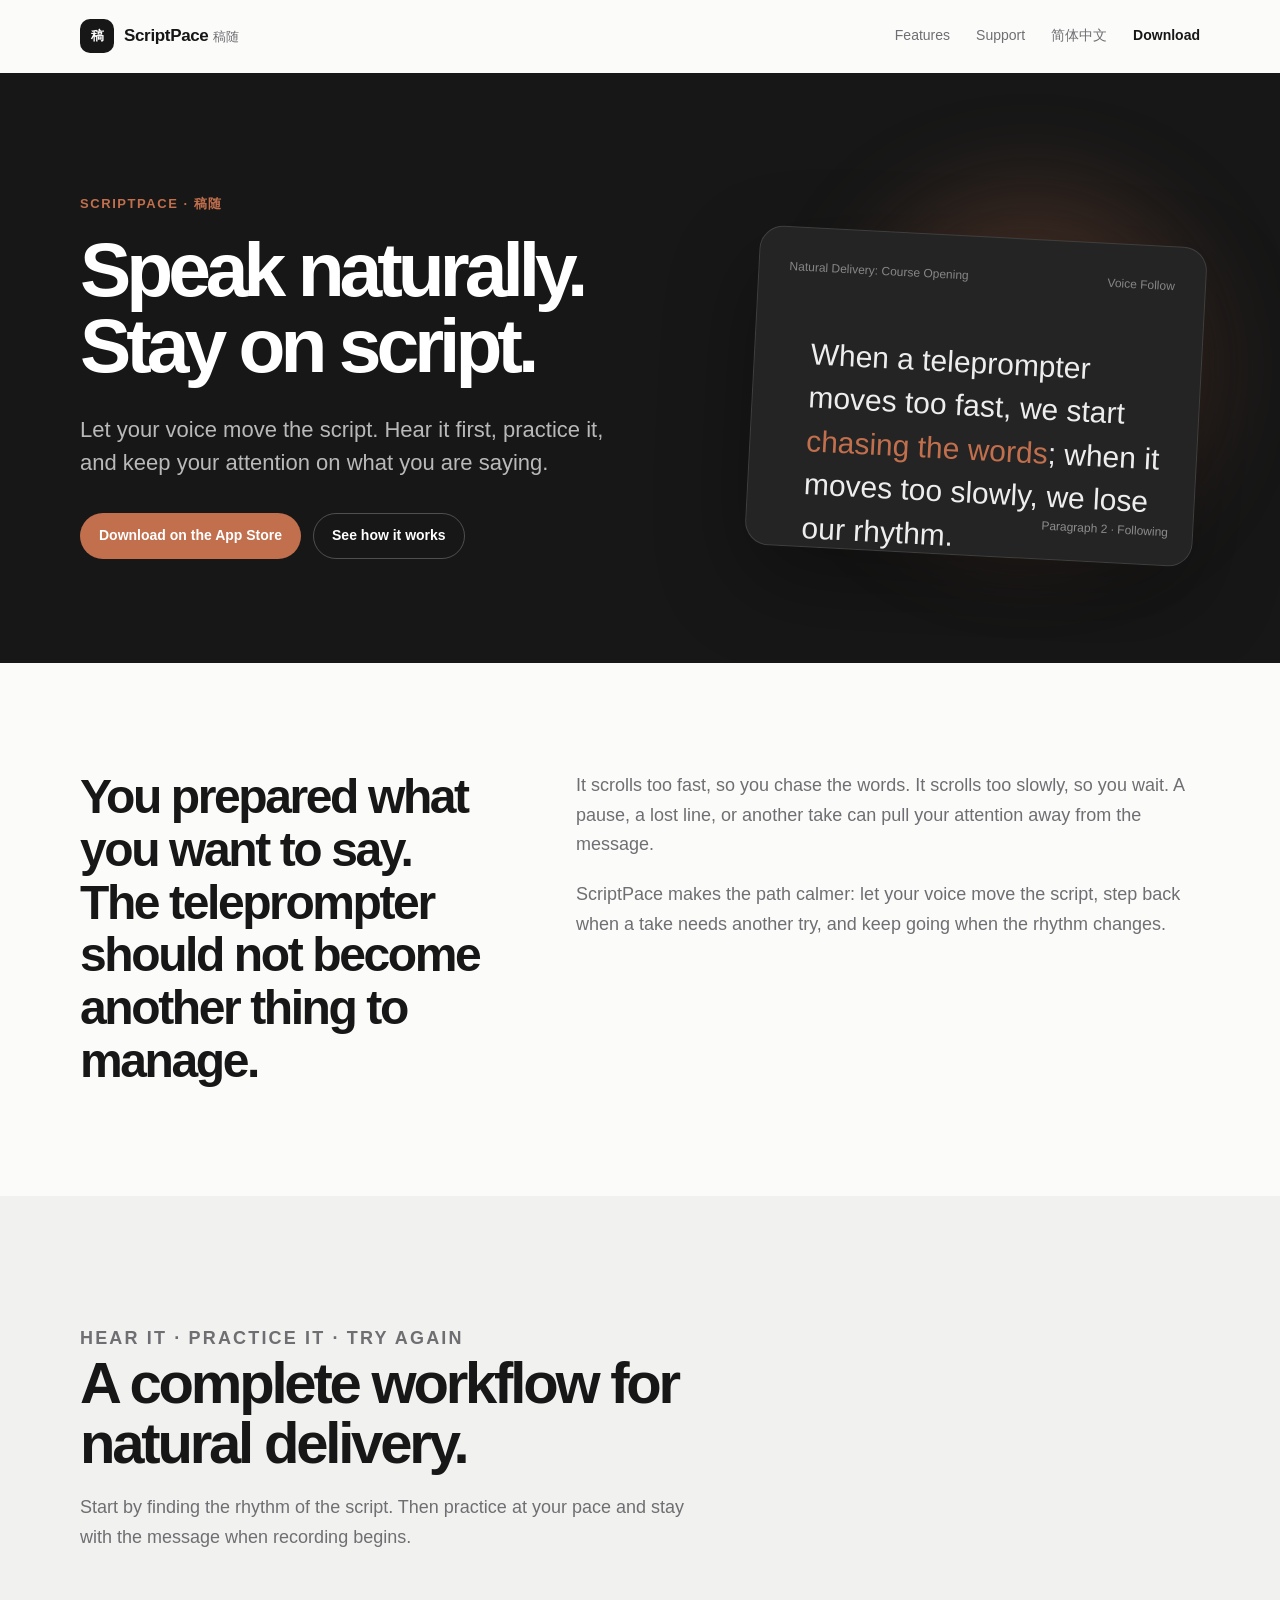
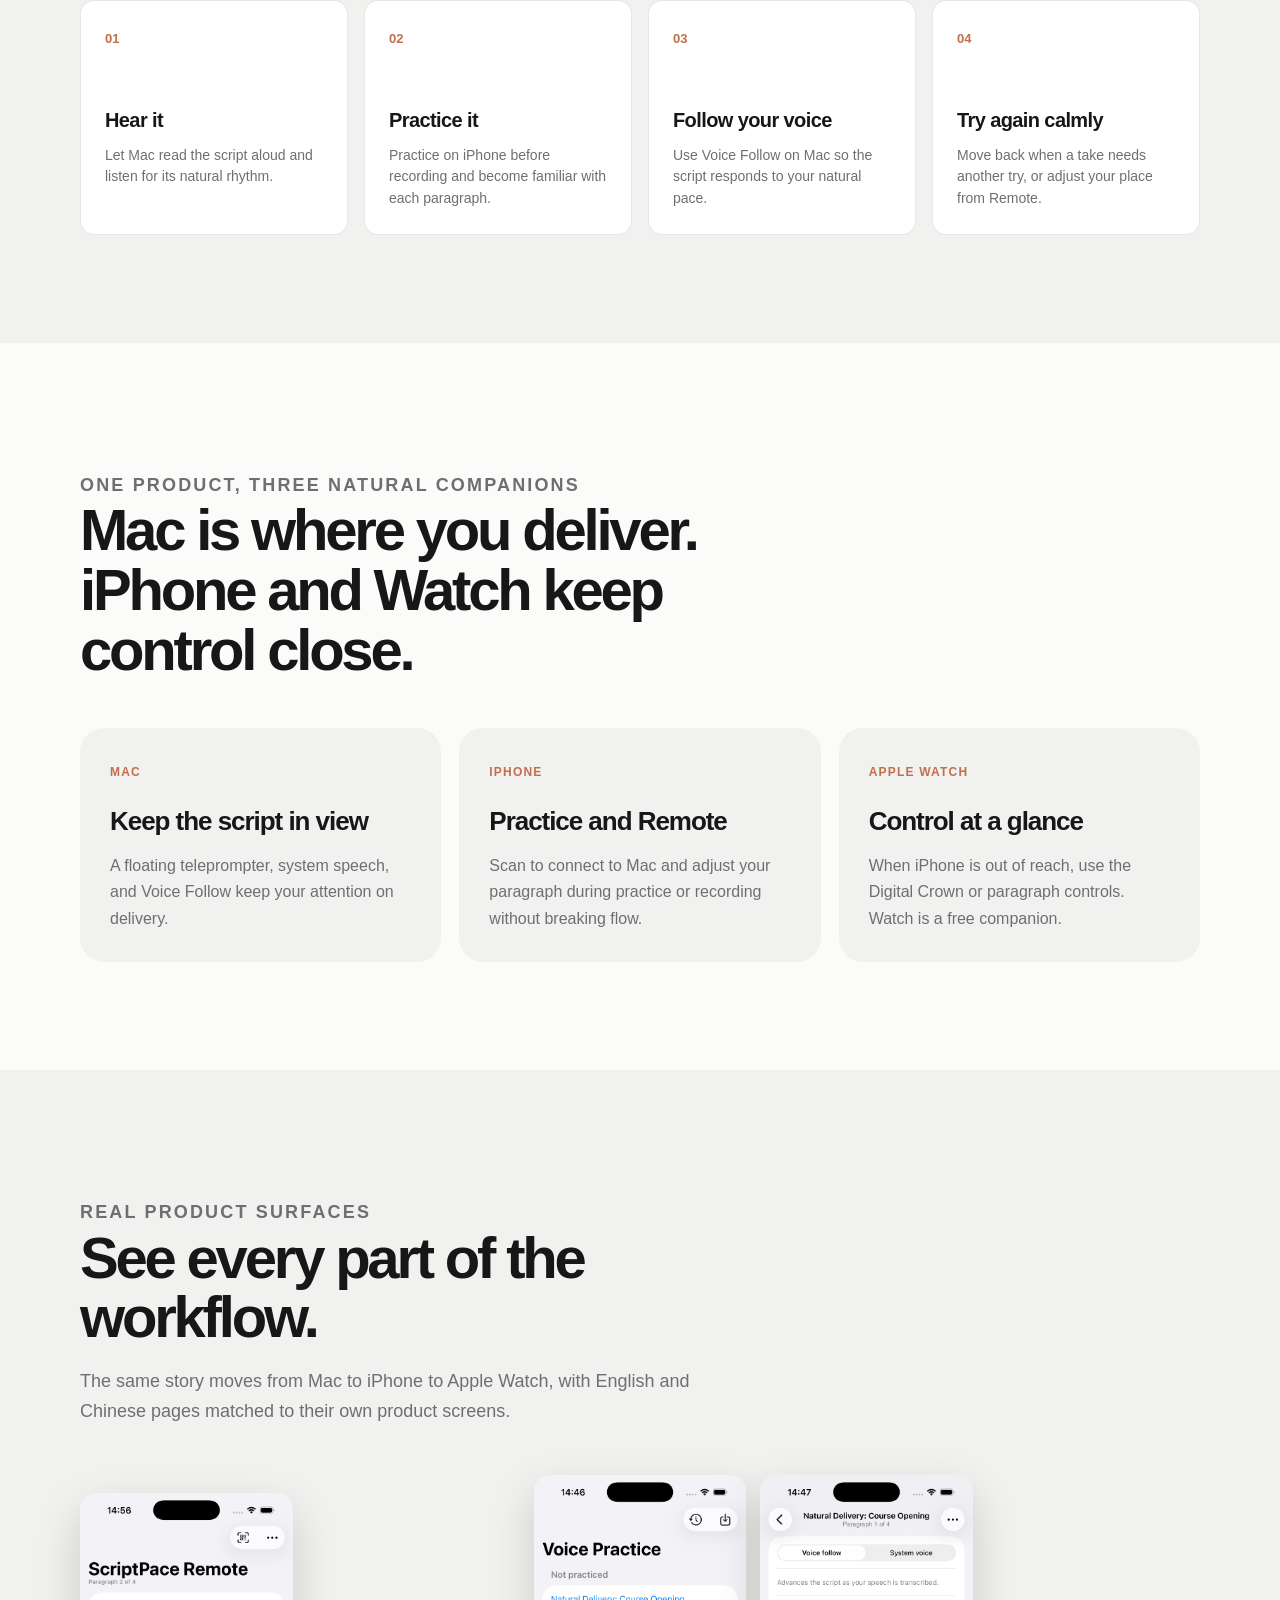
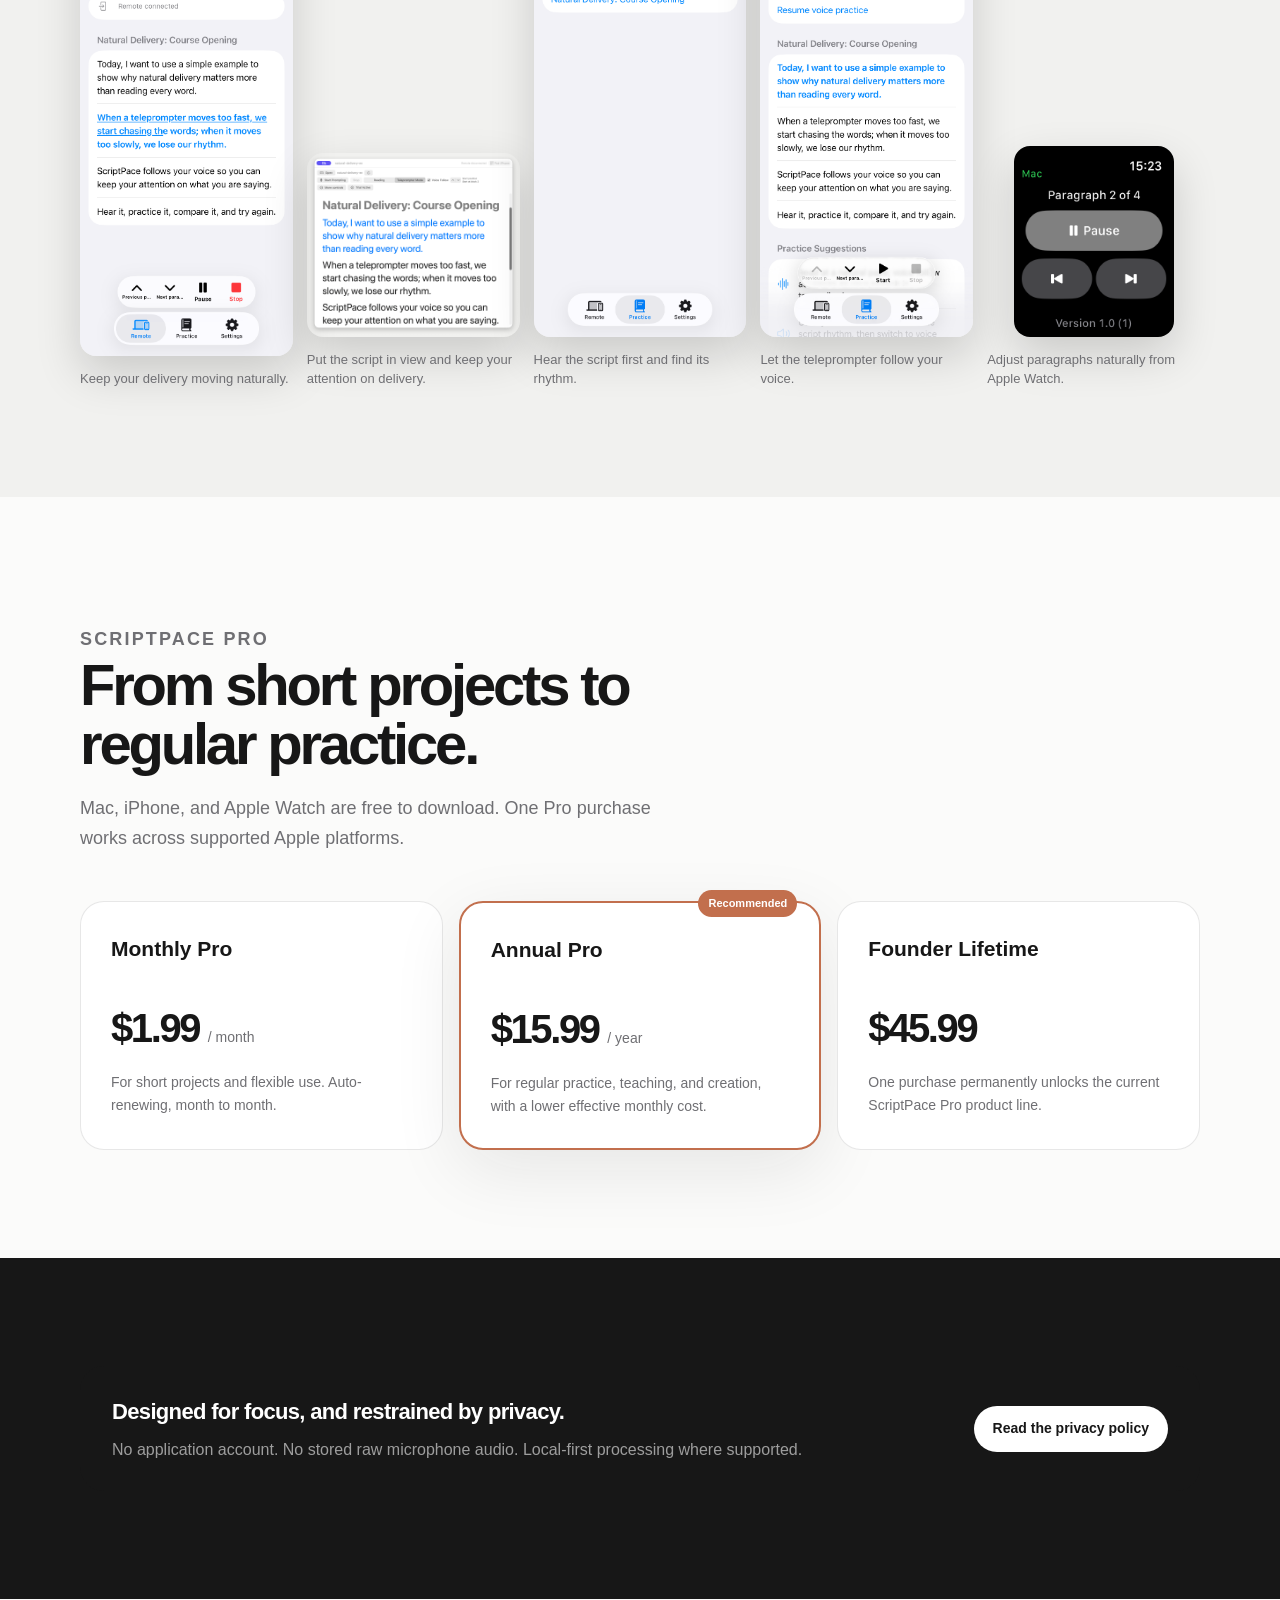
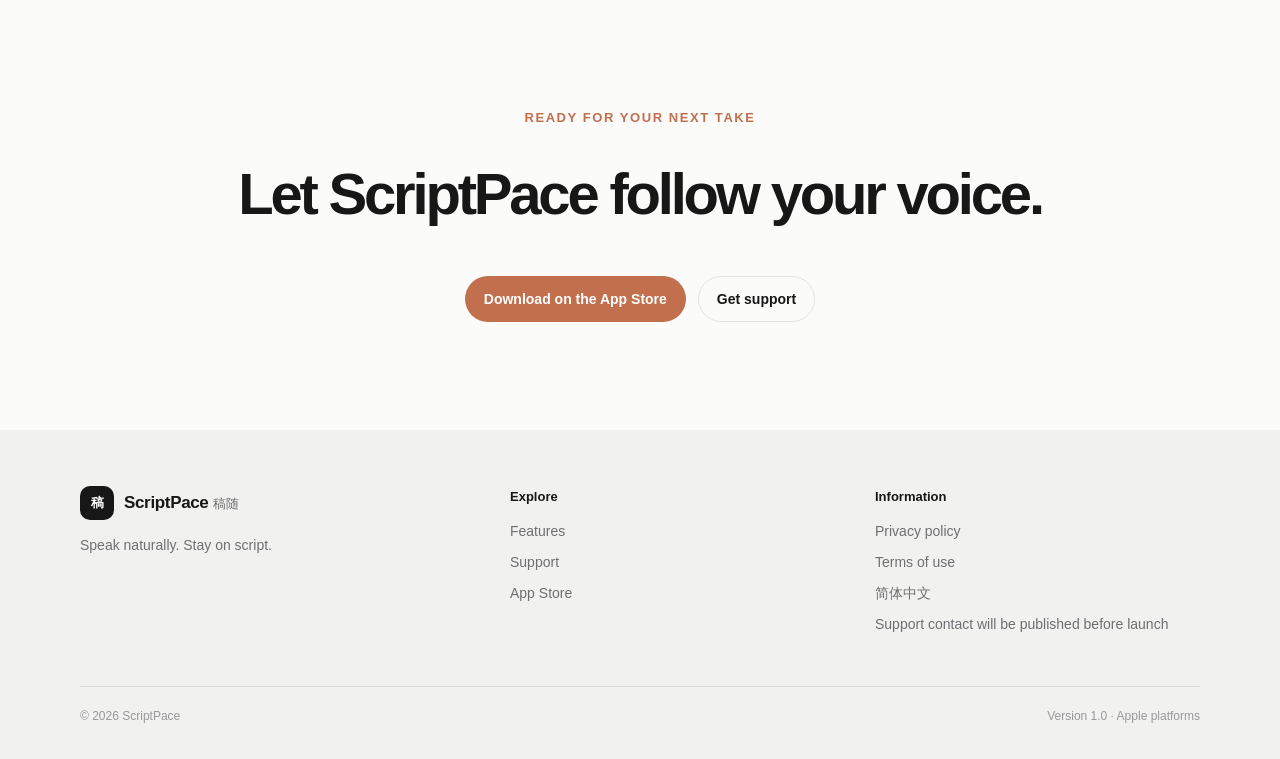
==== index.html @ 30317a83 "feat: build bilingual ScriptPace website" ====
<!doctype html>
<html lang="en">
  <head>
    <meta charset="utf-8">
    <meta name="viewport" content="width=device-width, initial-scale=1">
    <meta name="robots" content="index,follow">
    <title>稿随 · ScriptPace</title>
    <meta name="description" content="A voice-following teleprompter for natural delivery on Mac, iPhone, and Apple Watch.">
    <link rel="stylesheet" href="assets/css/site.css">
  </head>
  <body data-root-page>
    <a class="skip-link" href="#main-content">Skip to content</a>
    <main id="main-content" class="root-choice">
      <div class="brand-mark" aria-hidden="true">稿随</div>
      <p class="eyebrow">ScriptPace</p>
      <h1>Speak naturally. Stay on script.</h1>
      <p class="root-choice__lead">Choose your language to explore the product.</p>
      <div class="root-choice__actions">
        <a class="button button--primary" href="zh-hans/">简体中文</a>
        <a class="button button--secondary" href="en/">English</a>
      </div>
    </main>
    <script src="site-config.js"></script>
    <script src="assets/js/site.js"></script>
  </body>
</html>
---- assets/css/site.css ----
:root {
  --ink: #171717;
  --muted: #6f6f73;
  --soft-muted: #98989d;
  --paper: #fbfbfa;
  --surface: #f1f1ef;
  --surface-strong: #e7e7e3;
  --accent: #c26f4d;
  --accent-dark: #9a4d32;
  --line: rgba(23, 23, 23, 0.1);
  --white: #ffffff;
  --content: 1120px;
  --narrow: 760px;
  --radius: 24px;
  --radius-small: 14px;
  --shadow: 0 20px 70px rgba(23, 23, 23, 0.09);
  --font: -apple-system, BlinkMacSystemFont, "SF Pro Display", "SF Pro Text", "Helvetica Neue", Arial, sans-serif;
  --font-cjk: -apple-system, BlinkMacSystemFont, "SF Pro Display", "PingFang SC", "Hiragino Sans GB", "Microsoft YaHei", sans-serif;
}

* { box-sizing: border-box; }

html { scroll-behavior: smooth; }

body {
  margin: 0;
  color: var(--ink);
  background: var(--paper);
  font-family: var(--font-cjk);
  font-size: 16px;
  line-height: 1.65;
  text-rendering: optimizeLegibility;
}

body[data-locale="en"] { font-family: var(--font); }

a { color: inherit; }

img { display: block; max-width: 100%; }

button, a { -webkit-tap-highlight-color: transparent; }

:focus-visible {
  outline: 3px solid rgba(194, 111, 77, 0.75);
  outline-offset: 4px;
}

.skip-link {
  position: fixed;
  z-index: 20;
  top: 12px;
  left: 12px;
  padding: 10px 14px;
  color: var(--white);
  background: var(--ink);
  border-radius: 9px;
  transform: translateY(-160%);
}

.skip-link:focus { transform: translateY(0); }

.sr-only {
  position: absolute;
  width: 1px;
  height: 1px;
  padding: 0;
  margin: -1px;
  overflow: hidden;
  clip: rect(0, 0, 0, 0);
  white-space: nowrap;
  border: 0;
}

.site-header {
  position: sticky;
  z-index: 10;
  top: 0;
  background: color-mix(in srgb, var(--paper) 88%, transparent);
  border-bottom: 1px solid transparent;
  backdrop-filter: blur(18px);
}

.site-header__inner,
.site-footer__inner,
.container {
  width: min(calc(100% - 40px), var(--content));
  margin: 0 auto;
}

.site-header__inner {
  display: flex;
  align-items: center;
  justify-content: space-between;
  min-height: 72px;
}

.brand {
  display: inline-flex;
  align-items: center;
  gap: 10px;
  font-size: 17px;
  font-weight: 700;
  letter-spacing: -0.02em;
  text-decoration: none;
}

.brand__mark {
  display: grid;
  width: 34px;
  height: 34px;
  place-items: center;
  color: var(--white);
  background: var(--ink);
  border-radius: 10px;
  font-size: 13px;
  font-weight: 700;
}

.brand__english { color: var(--muted); font-size: 13px; font-weight: 500; }

.site-nav { display: flex; align-items: center; gap: 26px; }
.site-nav a, .language-link { color: var(--muted); font-size: 14px; text-decoration: none; }
.site-nav a:hover, .language-link:hover { color: var(--ink); }
.site-nav__cta { color: var(--ink) !important; font-weight: 700; }

.menu-toggle {
  display: none;
  padding: 8px;
  color: var(--ink);
  background: transparent;
  border: 0;
  border-radius: 8px;
  cursor: pointer;
}

.menu-toggle svg { width: 22px; height: 22px; }

.mobile-menu { display: none; }

.hero {
  padding: 120px 0 104px;
  overflow: hidden;
  background: var(--ink);
  color: var(--white);
}

.hero__grid {
  display: grid;
  grid-template-columns: minmax(0, 1.05fr) minmax(360px, 0.95fr);
  gap: 72px;
  align-items: center;
}

.eyebrow {
  margin: 0 0 18px;
  color: var(--accent);
  font-size: 13px;
  font-weight: 700;
  letter-spacing: 0.12em;
  text-transform: uppercase;
}

.hero h1 {
  max-width: 680px;
  margin: 0;
  font-size: clamp(46px, 6vw, 82px);
  font-weight: 650;
  letter-spacing: -0.065em;
  line-height: 0.98;
}

.hero__lead {
  max-width: 560px;
  margin: 30px 0 0;
  color: rgba(255, 255, 255, 0.7);
  font-size: clamp(18px, 2vw, 22px);
  line-height: 1.5;
}

.hero__actions { display: flex; flex-wrap: wrap; gap: 12px; margin-top: 34px; }

.button {
  display: inline-flex;
  min-height: 46px;
  align-items: center;
  justify-content: center;
  padding: 0 18px;
  border: 1px solid transparent;
  border-radius: 999px;
  font-size: 14px;
  font-weight: 700;
  text-decoration: none;
  transition: transform 180ms ease, background 180ms ease, color 180ms ease, border-color 180ms ease;
}

.button:hover { transform: translateY(-2px); }
.button--primary { color: var(--white); background: var(--accent); }
.button--primary:hover { background: var(--accent-dark); }
.button--light { color: var(--ink); background: var(--white); }
.button--light:hover { background: #f0f0ed; }
.button--secondary { color: var(--ink); background: transparent; border-color: var(--line); }
.hero .button--secondary { color: var(--white); border-color: rgba(255, 255, 255, 0.24); }
.hero .button--secondary:hover { background: rgba(255, 255, 255, 0.1); }

.hero__visual { position: relative; min-height: 360px; }
.hero__glow { position: absolute; width: 340px; height: 340px; right: 0; top: 0; background: rgba(194, 111, 77, 0.25); border-radius: 50%; filter: blur(50px); }
.hero__card { position: absolute; inset: 40px 0 0 50px; padding: 30px; background: #242424; border: 1px solid rgba(255, 255, 255, 0.12); border-radius: var(--radius); box-shadow: 0 34px 90px rgba(0, 0, 0, 0.32); transform: rotate(3deg); }
.hero__card-bar { display: flex; justify-content: space-between; margin-bottom: 54px; color: rgba(255, 255, 255, 0.45); font-size: 12px; }
.hero__script { max-width: 360px; margin-left: auto; color: rgba(255, 255, 255, 0.92); font-size: clamp(21px, 2.5vw, 30px); line-height: 1.45; }
.hero__script span { color: var(--accent); }
.hero__status { position: absolute; right: 24px; bottom: 22px; color: rgba(255, 255, 255, 0.48); font-size: 12px; }

.section { padding: 108px 0; }
.section--soft { background: var(--surface); }
.section--dark { color: var(--white); background: var(--ink); }
.section__heading { max-width: 720px; margin-bottom: 48px; }
.section__heading h2 { margin: 0; font-size: clamp(34px, 5vw, 58px); font-weight: 650; letter-spacing: -0.055em; line-height: 1.03; }
.section__heading p { max-width: 620px; margin: 20px 0 0; color: var(--muted); font-size: 18px; }
.section--dark .section__heading p { color: rgba(255, 255, 255, 0.62); }

.story { display: grid; grid-template-columns: 0.8fr 1.2fr; gap: 80px; align-items: start; }
.story__quote { margin: 0; font-size: clamp(28px, 4vw, 48px); font-weight: 600; letter-spacing: -0.05em; line-height: 1.1; }
.story__copy { color: var(--muted); font-size: 18px; }
.story__copy p { margin: 0 0 20px; }

.workflow-grid { display: grid; grid-template-columns: repeat(4, 1fr); gap: 16px; }
.workflow-card { min-height: 220px; padding: 24px; background: var(--white); border: 1px solid var(--line); border-radius: var(--radius-small); }
.workflow-card__number { color: var(--accent); font-size: 13px; font-weight: 700; }
.workflow-card h3 { margin: 52px 0 8px; font-size: 20px; letter-spacing: -0.03em; }
.workflow-card p { margin: 0; color: var(--muted); font-size: 14px; line-height: 1.55; }

.device-grid { display: grid; grid-template-columns: repeat(3, 1fr); gap: 18px; }
.device-card { padding: 30px; background: var(--surface); border-radius: var(--radius); }
.device-card__label { color: var(--accent); font-size: 12px; font-weight: 700; letter-spacing: 0.1em; text-transform: uppercase; }
.device-card h3 { margin: 16px 0 10px; font-size: 26px; letter-spacing: -0.04em; }
.device-card p { margin: 0; color: var(--muted); }

.feature-list { display: grid; gap: 110px; }
.feature-row { display: grid; grid-template-columns: 1fr 1fr; gap: 72px; align-items: center; }
.feature-row:nth-child(even) .feature-row__visual { order: -1; }
.feature-row__visual { padding: 22px; background: var(--surface); border-radius: var(--radius); box-shadow: var(--shadow); }
.feature-row__visual img { width: 100%; border-radius: 12px; }
.feature-row h2 { margin: 0 0 16px; font-size: clamp(30px, 4vw, 48px); letter-spacing: -0.05em; line-height: 1.06; }
.feature-row p { margin: 0; color: var(--muted); font-size: 17px; }
.feature-row__tag { margin-bottom: 14px; color: var(--accent); font-size: 12px; font-weight: 700; letter-spacing: 0.1em; text-transform: uppercase; }

.screenshot-grid { display: grid; grid-template-columns: repeat(5, minmax(0, 1fr)); gap: 14px; align-items: end; }
.screenshot-card { margin: 0; }
.screenshot-card img { width: 100%; border-radius: 16px; box-shadow: 0 18px 45px rgba(0, 0, 0, 0.16); }
.screenshot-card figcaption { margin-top: 14px; color: var(--muted); font-size: 13px; line-height: 1.45; }
.screenshot-card--watch img { max-width: 160px; margin: 0 auto; }

.pricing-grid { display: grid; grid-template-columns: repeat(3, 1fr); gap: 16px; }
.price-card { position: relative; padding: 30px; background: var(--white); border: 1px solid var(--line); border-radius: var(--radius); }
.price-card--featured { border: 2px solid var(--accent); box-shadow: var(--shadow); }
.price-card__badge { position: absolute; top: -13px; right: 22px; padding: 4px 10px; color: var(--white); background: var(--accent); border-radius: 999px; font-size: 11px; font-weight: 700; }
.price-card h3 { margin: 0; font-size: 21px; }
.price-card__price { margin: 28px 0 10px; font-size: 40px; font-weight: 650; letter-spacing: -0.06em; }
.price-card__price small { color: var(--muted); font-size: 14px; font-weight: 500; letter-spacing: 0; }
.price-card p { margin: 0; color: var(--muted); font-size: 14px; }

.privacy-strip { display: flex; align-items: center; justify-content: space-between; gap: 28px; padding: 28px 32px; background: var(--ink); color: var(--white); border-radius: var(--radius); }
.privacy-strip h3 { margin: 0; font-size: 22px; letter-spacing: -0.03em; }
.privacy-strip p { margin: 6px 0 0; color: rgba(255, 255, 255, 0.58); }

.page-hero { padding: 100px 0 72px; background: var(--surface); }
.page-hero h1 { max-width: 760px; margin: 0; font-size: clamp(44px, 6vw, 76px); letter-spacing: -0.065em; line-height: 1; }
.page-hero p { max-width: 650px; margin: 22px 0 0; color: var(--muted); font-size: 19px; }
.content-narrow { width: min(calc(100% - 40px), var(--narrow)); margin: 0 auto; }
.prose h2 { margin: 54px 0 14px; font-size: 30px; letter-spacing: -0.04em; line-height: 1.15; }
.prose h3 { margin: 34px 0 10px; font-size: 21px; }
.prose p { margin: 0 0 18px; color: var(--muted); }
.prose ul, .prose ol { padding-left: 1.25em; color: var(--muted); }
.prose li { margin: 8px 0; }
.prose strong { color: var(--ink); }
.prose .callout { margin: 28px 0; padding: 22px 24px; background: var(--surface); border-left: 3px solid var(--accent); border-radius: 0 var(--radius-small) var(--radius-small) 0; }
.prose .callout p { margin: 0; }

.faq-list { display: grid; gap: 12px; }
.faq-list details { padding: 22px 24px; background: var(--surface); border-radius: var(--radius-small); }
.faq-list summary { cursor: pointer; font-weight: 700; }
.faq-list p { margin: 14px 0 0; color: var(--muted); }
.support-grid { display: grid; grid-template-columns: repeat(2, 1fr); gap: 16px; }
.support-card { padding: 26px; background: var(--surface); border-radius: var(--radius-small); }
.support-card h2 { margin: 0 0 8px; font-size: 22px; }
.support-card p { margin: 0; color: var(--muted); }
.support-card ol { margin-bottom: 0; padding-left: 1.3em; color: var(--muted); }
.contact-warning { display: none; margin-top: 14px; padding: 12px 14px; color: #7e4b22; background: #fff1d9; border-radius: 10px; font-size: 13px; }
.contact-warning[hidden] { display: none; }

.site-footer { padding: 56px 0 32px; background: var(--surface); }
.site-footer__inner { display: grid; grid-template-columns: 1.2fr 1fr 1fr; gap: 40px; }
.site-footer__brand p { max-width: 280px; color: var(--muted); font-size: 14px; }
.site-footer__heading { margin: 0 0 12px; font-size: 13px; font-weight: 700; }
.site-footer__links { display: grid; gap: 8px; }
.site-footer__links a { color: var(--muted); font-size: 14px; text-decoration: none; }
.site-footer__links a:hover { color: var(--ink); }
.site-footer__bottom { display: flex; justify-content: space-between; gap: 20px; margin-top: 50px; padding-top: 20px; border-top: 1px solid var(--line); color: var(--soft-muted); font-size: 12px; }

.root-choice { display: grid; min-height: 100vh; place-content: center; justify-items: center; padding: 30px; text-align: center; }
.brand-mark { display: grid; width: 74px; height: 74px; place-items: center; color: var(--white); background: var(--ink); border-radius: 22px; font-size: 25px; font-weight: 700; }
.root-choice h1 { margin: 0; font-size: clamp(36px, 7vw, 70px); letter-spacing: -0.06em; line-height: 1; }
.root-choice__lead { color: var(--muted); }
.root-choice__actions { display: flex; gap: 12px; margin-top: 22px; }

@media (max-width: 1199px) {
  .hero__grid { gap: 40px; }
  .feature-row { gap: 44px; }
  .screenshot-grid { grid-template-columns: repeat(3, 1fr); }
}

@media (max-width: 767px) {
  .site-header__inner, .site-footer__inner, .container { width: min(calc(100% - 32px), var(--content)); }
  .site-header__inner { min-height: 62px; }
  .site-nav { display: none; }
  .menu-toggle { display: inline-flex; }
  .mobile-menu { display: grid; gap: 2px; padding: 10px 16px 18px; border-top: 1px solid var(--line); }
  .mobile-menu[hidden] { display: none; }
  .mobile-menu a { padding: 11px 0; color: var(--muted); text-decoration: none; }
  .hero { padding: 80px 0 72px; }
  .hero__grid { grid-template-columns: 1fr; }
  .hero__visual { min-height: 270px; }
  .hero__card { inset: 26px 12px 0 12px; padding: 22px; }
  .hero__script { font-size: 22px; }
  .section { padding: 76px 0; }
  .story, .feature-row { grid-template-columns: 1fr; gap: 28px; }
  .feature-row:nth-child(even) .feature-row__visual { order: 0; }
  .workflow-grid, .device-grid, .pricing-grid, .support-grid { grid-template-columns: 1fr; }
  .workflow-card { min-height: auto; }
  .workflow-card h3 { margin-top: 30px; }
  .screenshot-grid { grid-template-columns: repeat(2, minmax(0, 1fr)); gap: 20px 12px; }
  .screenshot-card--watch img { max-width: 120px; }
  .privacy-strip { align-items: flex-start; flex-direction: column; padding: 24px; }
  .page-hero { padding: 72px 0 54px; }
  .site-footer__inner { grid-template-columns: 1fr 1fr; gap: 28px 20px; }
  .site-footer__brand { grid-column: 1 / -1; }
  .site-footer__bottom { flex-direction: column; gap: 4px; margin-top: 34px; }
  .root-choice__actions { flex-direction: column; width: min(260px, 100%); }
}

@media (prefers-reduced-motion: reduce) {
  *, *::before, *::after { scroll-behavior: auto !important; transition-duration: 0.001ms !important; animation-duration: 0.001ms !important; animation-iteration-count: 1 !important; }
}
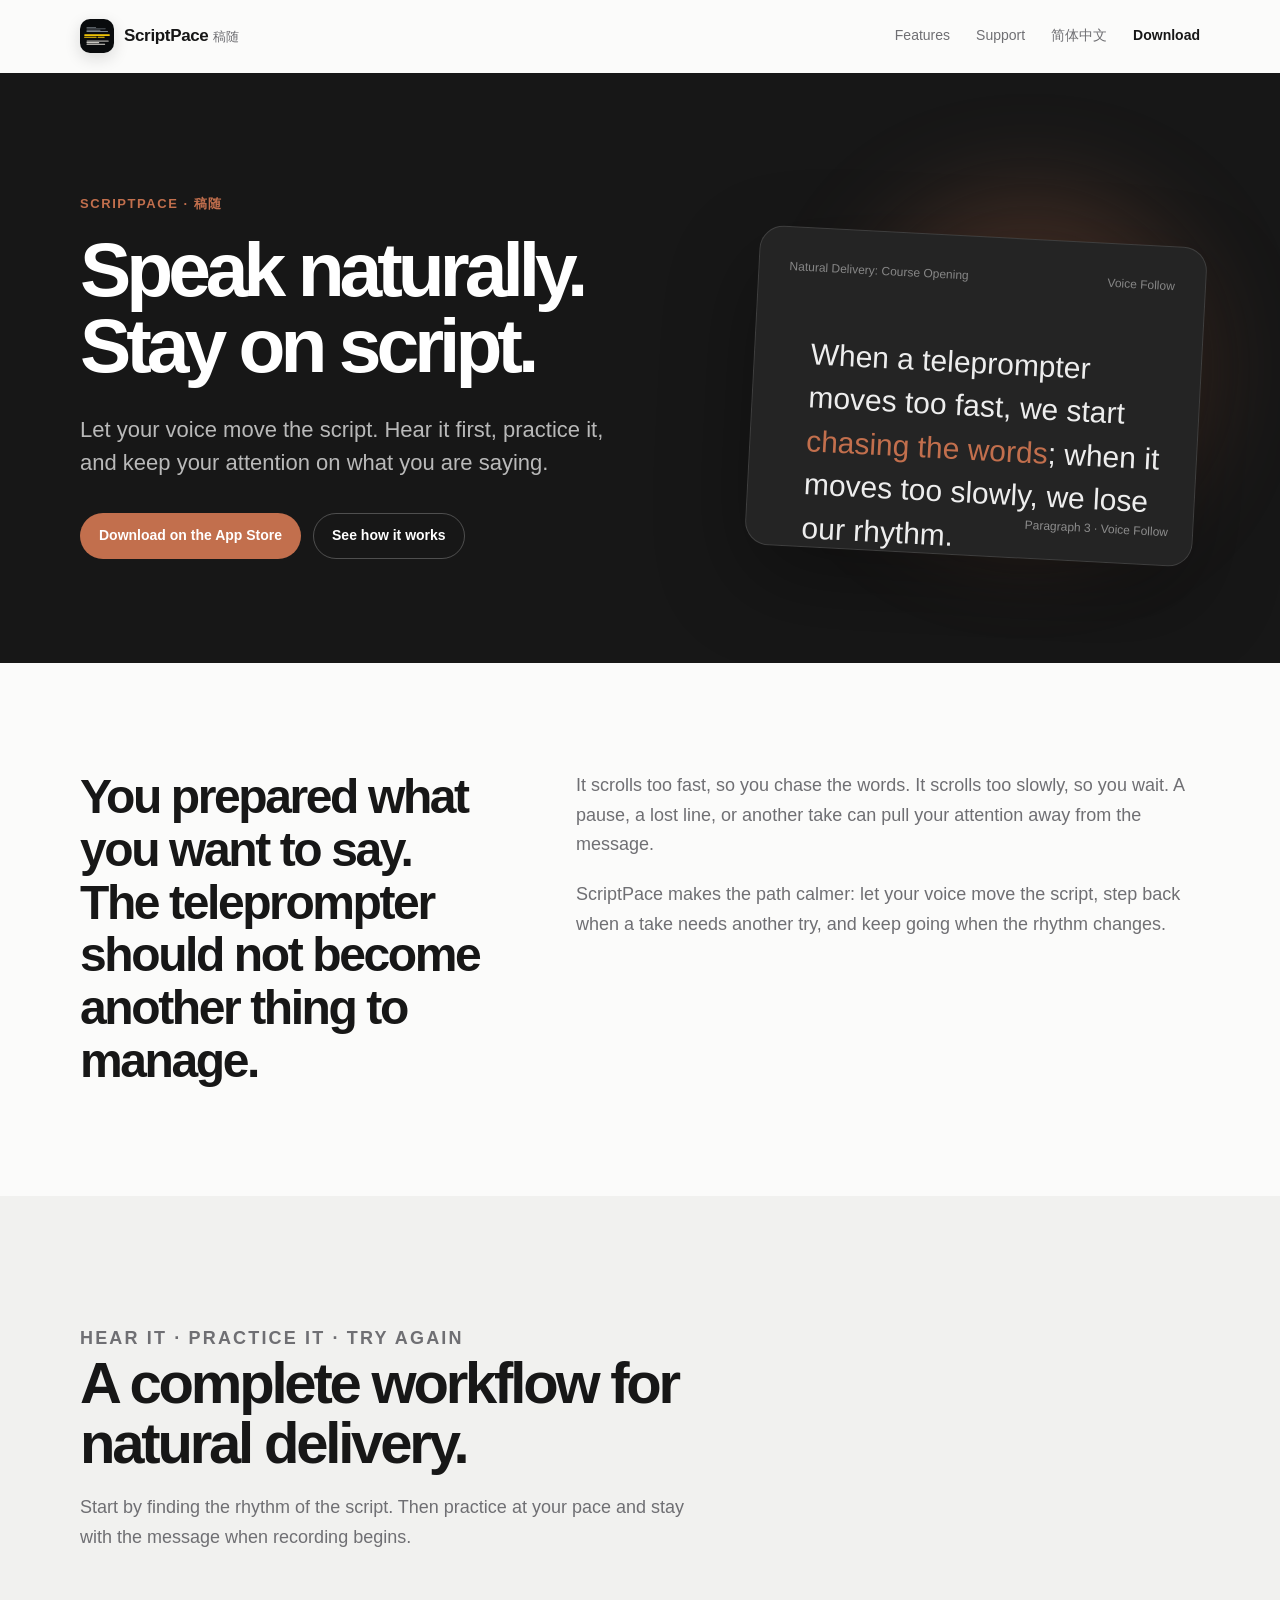
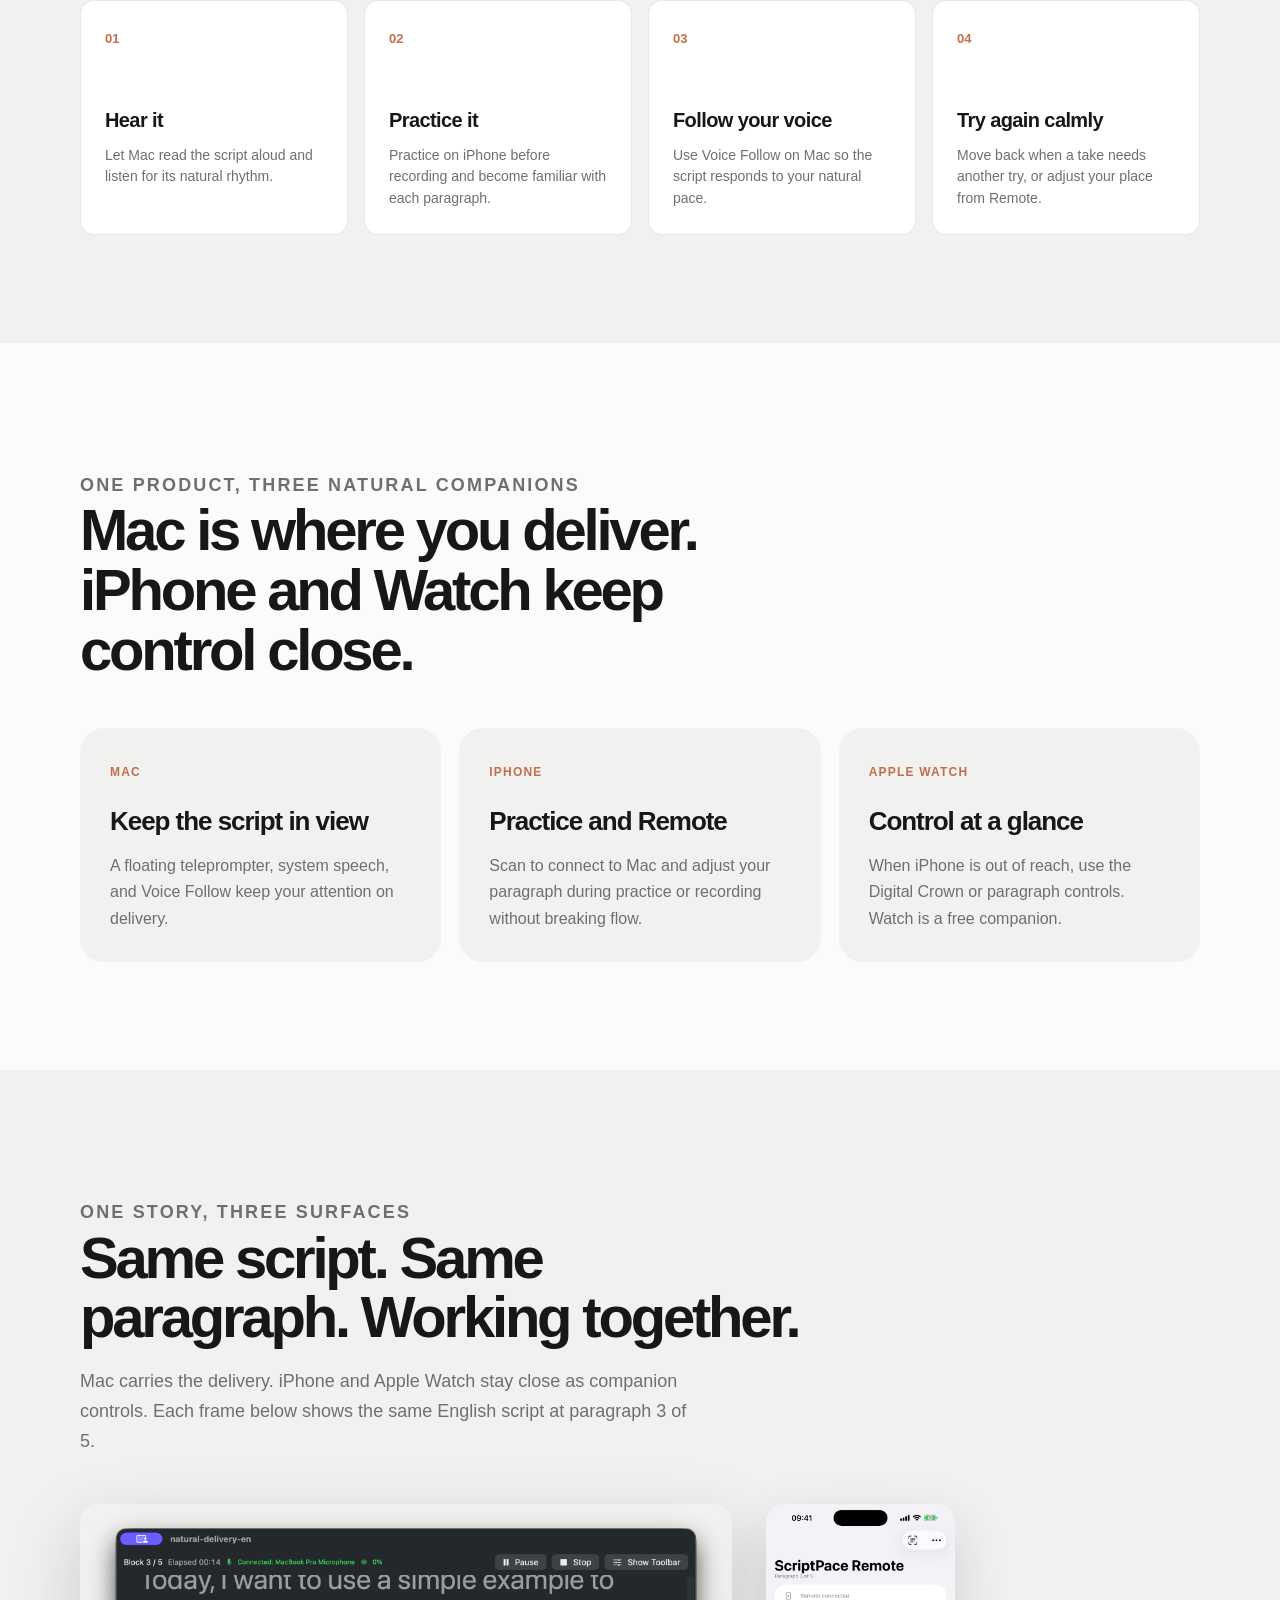
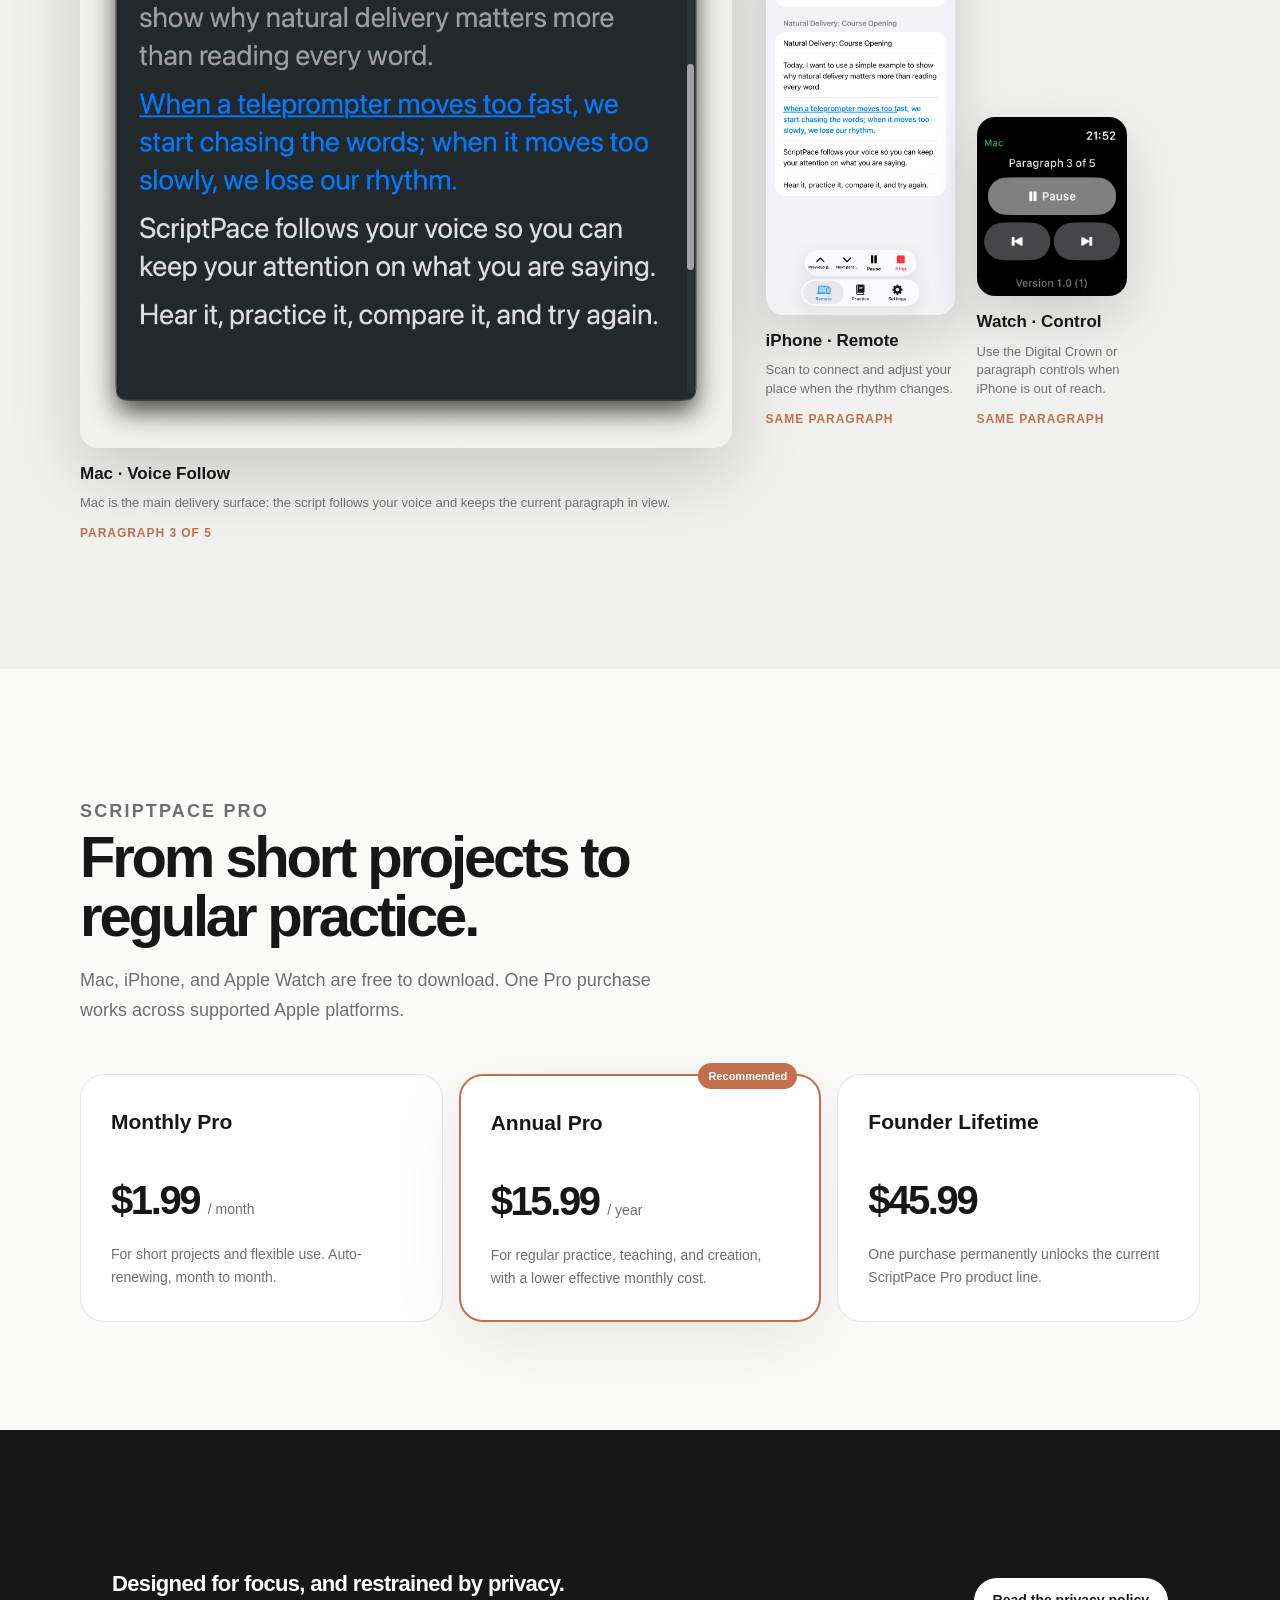
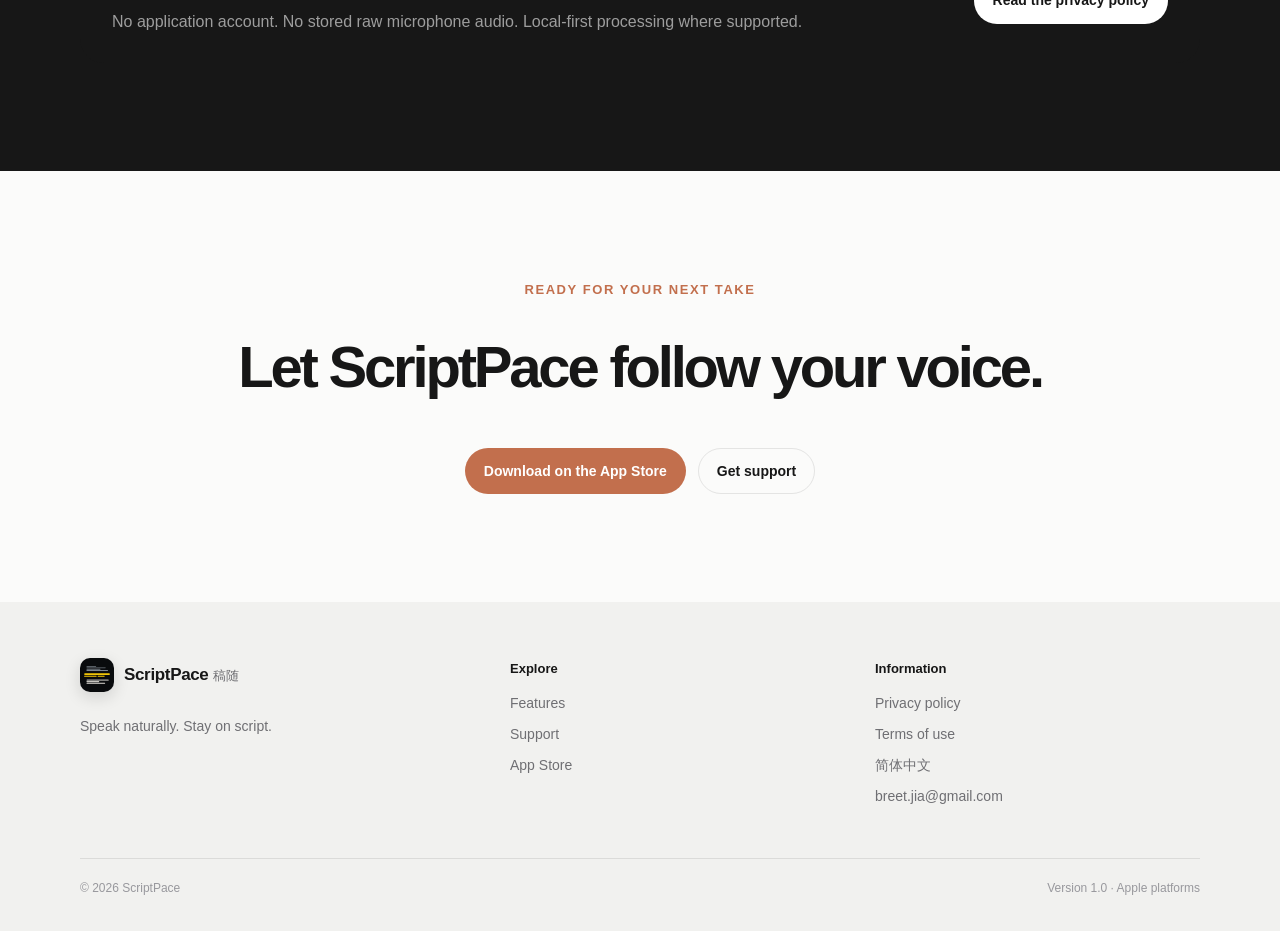
==== commit ea5fdfd4: "feat: align website screenshot story across devices" ====
--- a/index.html
+++ b/index.html
@@ -11,7 +11,7 @@
   <body data-root-page>
     <a class="skip-link" href="#main-content">Skip to content</a>
     <main id="main-content" class="root-choice">
-      <div class="brand-mark" aria-hidden="true">稿随</div>
+      <img class="root-choice__icon" src="assets/brand/scriptpace-app-icon.png" alt="稿随 app icon">
       <p class="eyebrow">ScriptPace</p>
       <h1>Speak naturally. Stay on script.</h1>
       <p class="root-choice__lead">Choose your language to explore the product.</p>
--- a/assets/css/site.css
+++ b/assets/css/site.css
@@ -104,17 +104,7 @@
   text-decoration: none;
 }
 
-.brand__mark {
-  display: grid;
-  width: 34px;
-  height: 34px;
-  place-items: center;
-  color: var(--white);
-  background: var(--ink);
-  border-radius: 10px;
-  font-size: 13px;
-  font-weight: 700;
-}
+.brand__icon { width: 34px; height: 34px; border-radius: 10px; box-shadow: 0 5px 16px rgba(23, 23, 23, 0.14); }
 
 .brand__english { color: var(--muted); font-size: 13px; font-weight: 500; }
 
@@ -250,6 +240,16 @@
 .screenshot-card figcaption { margin-top: 14px; color: var(--muted); font-size: 13px; line-height: 1.45; }
 .screenshot-card--watch img { max-width: 160px; margin: 0 auto; }
 
+.screenshot-story { display: grid; grid-template-columns: minmax(0, 1.2fr) minmax(0, 0.8fr); gap: 34px; align-items: end; }
+.screenshot-story__mac { grid-row: span 2; }
+.screenshot-story__mac img { width: 100%; border-radius: 18px; box-shadow: 0 26px 70px rgba(23, 23, 23, 0.18); }
+.screenshot-story__companion { display: grid; grid-template-columns: minmax(0, 0.72fr) minmax(150px, 0.28fr); gap: 22px; align-items: end; }
+.screenshot-story__companion img { width: 100%; border-radius: 18px; box-shadow: 0 22px 55px rgba(23, 23, 23, 0.16); }
+.screenshot-story__companion .screenshot-card--watch img { width: min(100%, 168px); margin: 0 auto; }
+.screenshot-story__caption { margin: 0 0 18px; color: var(--muted); font-size: 14px; line-height: 1.55; }
+.screenshot-story__caption strong { display: block; margin-bottom: 8px; color: var(--ink); font-size: 17px; }
+.screenshot-story__caption span { display: inline-block; margin-top: 12px; color: var(--accent); font-size: 12px; font-weight: 700; letter-spacing: 0.08em; text-transform: uppercase; }
+
 .pricing-grid { display: grid; grid-template-columns: repeat(3, 1fr); gap: 16px; }
 .price-card { position: relative; padding: 30px; background: var(--white); border: 1px solid var(--line); border-radius: var(--radius); }
 .price-card--featured { border: 2px solid var(--accent); box-shadow: var(--shadow); }
@@ -298,7 +298,7 @@
 .site-footer__bottom { display: flex; justify-content: space-between; gap: 20px; margin-top: 50px; padding-top: 20px; border-top: 1px solid var(--line); color: var(--soft-muted); font-size: 12px; }
 
 .root-choice { display: grid; min-height: 100vh; place-content: center; justify-items: center; padding: 30px; text-align: center; }
-.brand-mark { display: grid; width: 74px; height: 74px; place-items: center; color: var(--white); background: var(--ink); border-radius: 22px; font-size: 25px; font-weight: 700; }
+.root-choice__icon { width: 82px; height: 82px; border-radius: 23px; box-shadow: 0 18px 44px rgba(23, 23, 23, 0.18); }
 .root-choice h1 { margin: 0; font-size: clamp(36px, 7vw, 70px); letter-spacing: -0.06em; line-height: 1; }
 .root-choice__lead { color: var(--muted); }
 .root-choice__actions { display: flex; gap: 12px; margin-top: 22px; }
@@ -307,6 +307,8 @@
   .hero__grid { gap: 40px; }
   .feature-row { gap: 44px; }
   .screenshot-grid { grid-template-columns: repeat(3, 1fr); }
+  .screenshot-story { grid-template-columns: 1fr; gap: 28px; }
+  .screenshot-story__mac { grid-row: auto; }
 }
 
 @media (max-width: 767px) {
@@ -330,6 +332,8 @@
   .workflow-card h3 { margin-top: 30px; }
   .screenshot-grid { grid-template-columns: repeat(2, minmax(0, 1fr)); gap: 20px 12px; }
   .screenshot-card--watch img { max-width: 120px; }
+  .screenshot-story__companion { grid-template-columns: minmax(0, 0.7fr) minmax(112px, 0.3fr); gap: 12px; }
+  .screenshot-story__companion .screenshot-card--watch img { width: min(100%, 120px); }
   .privacy-strip { align-items: flex-start; flex-direction: column; padding: 24px; }
   .page-hero { padding: 72px 0 54px; }
   .site-footer__inner { grid-template-columns: 1fr 1fr; gap: 28px 20px; }
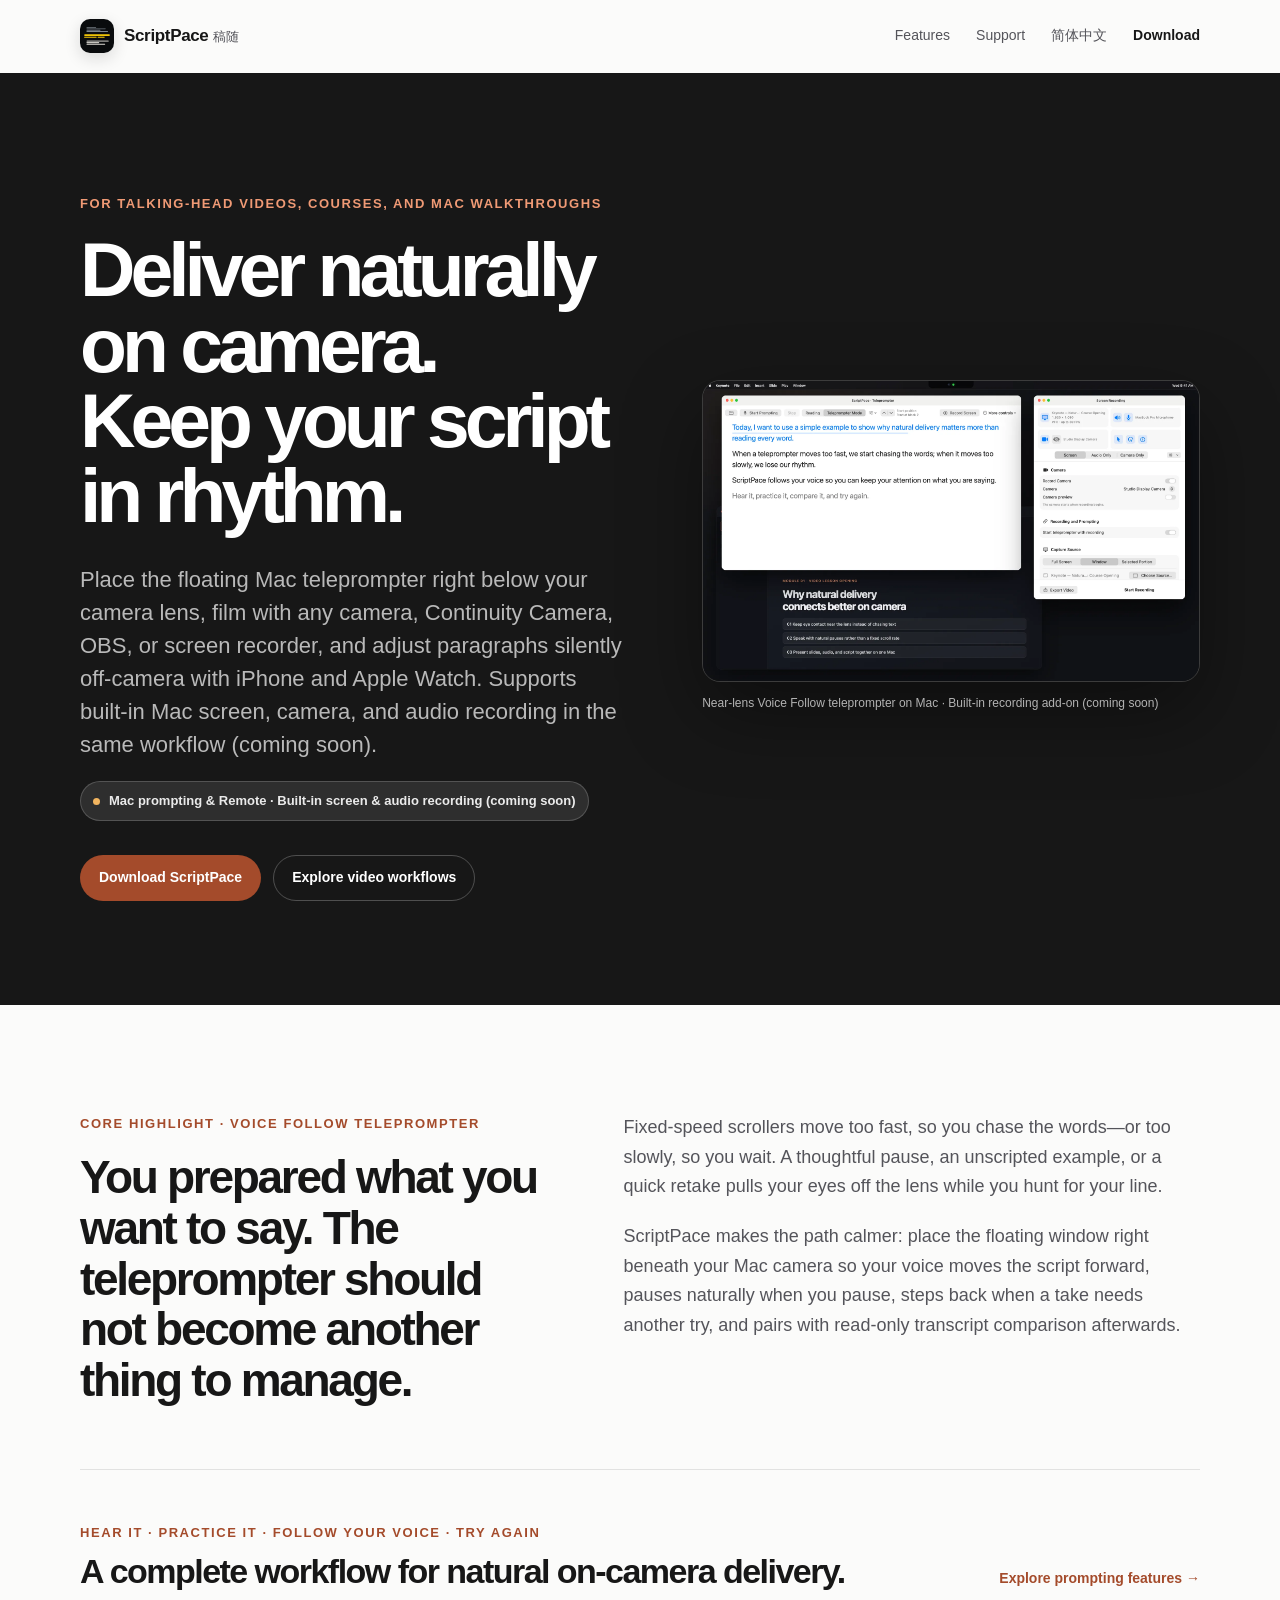
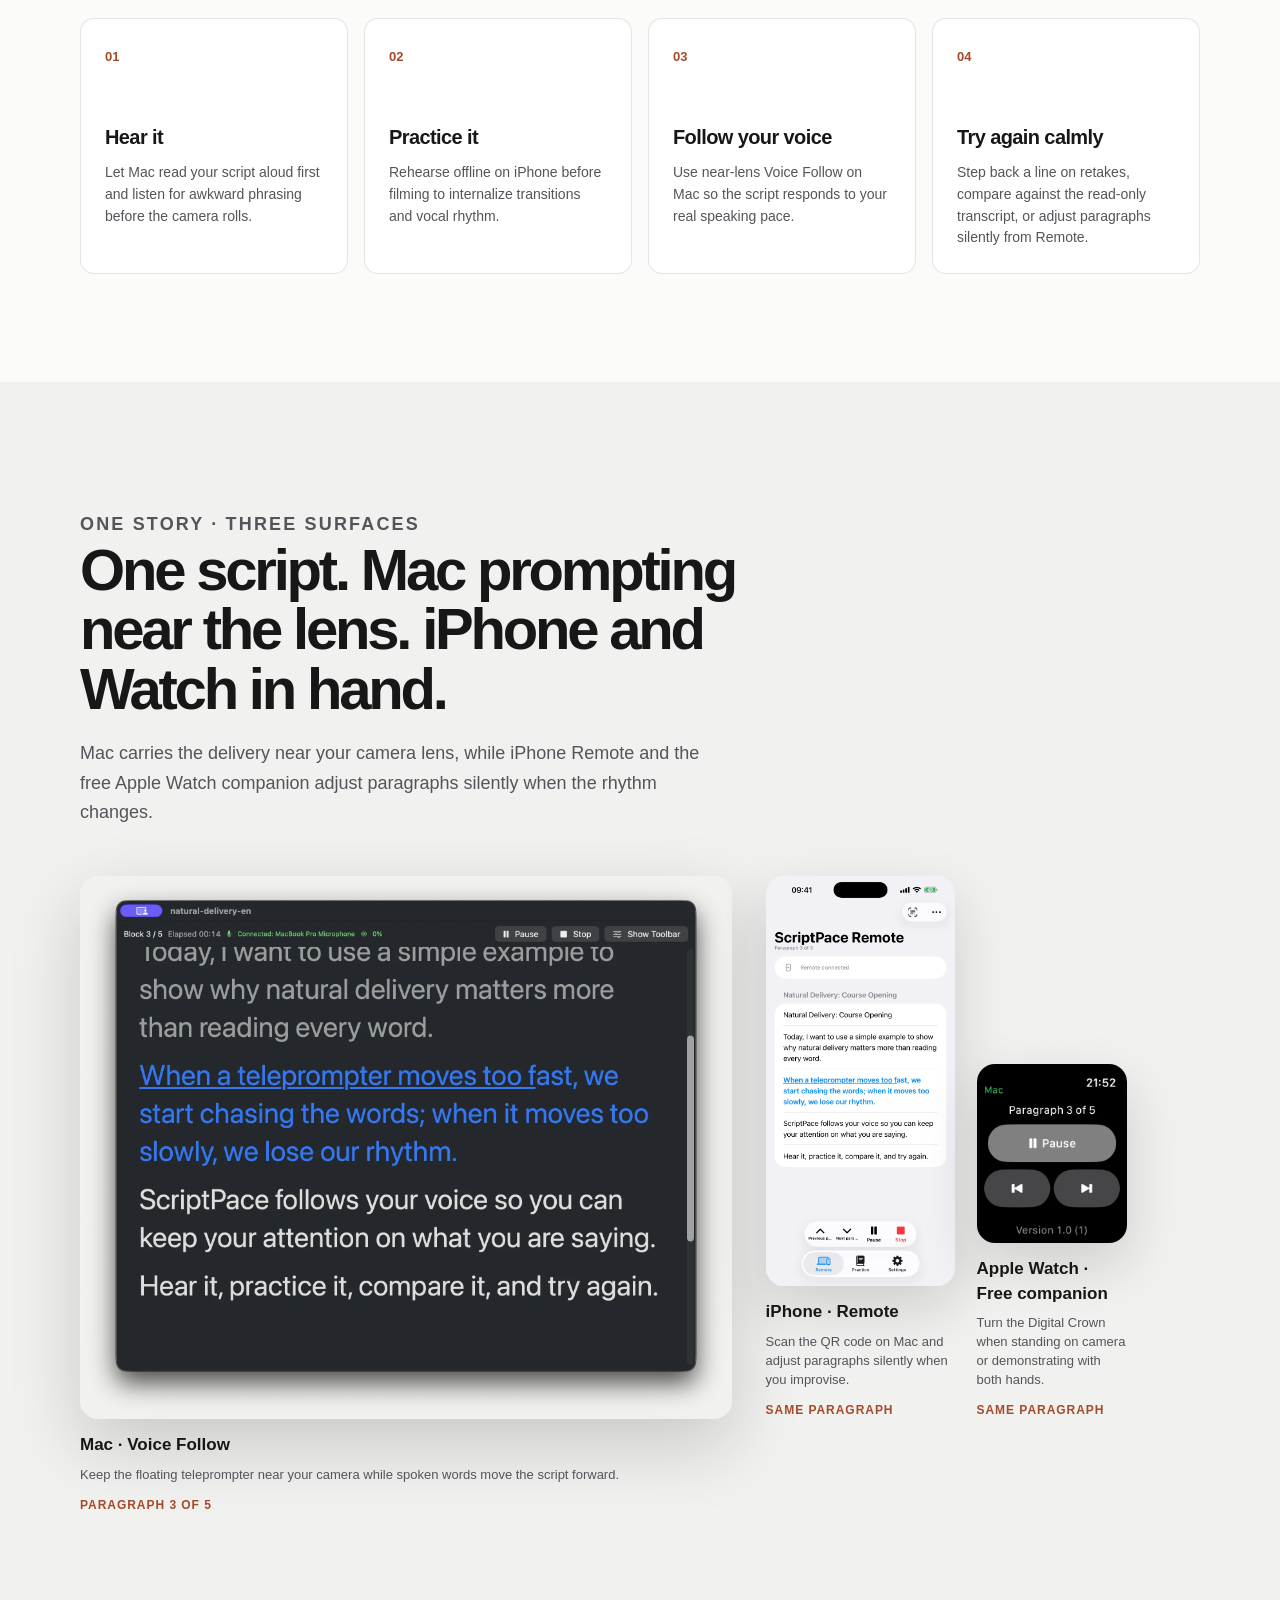
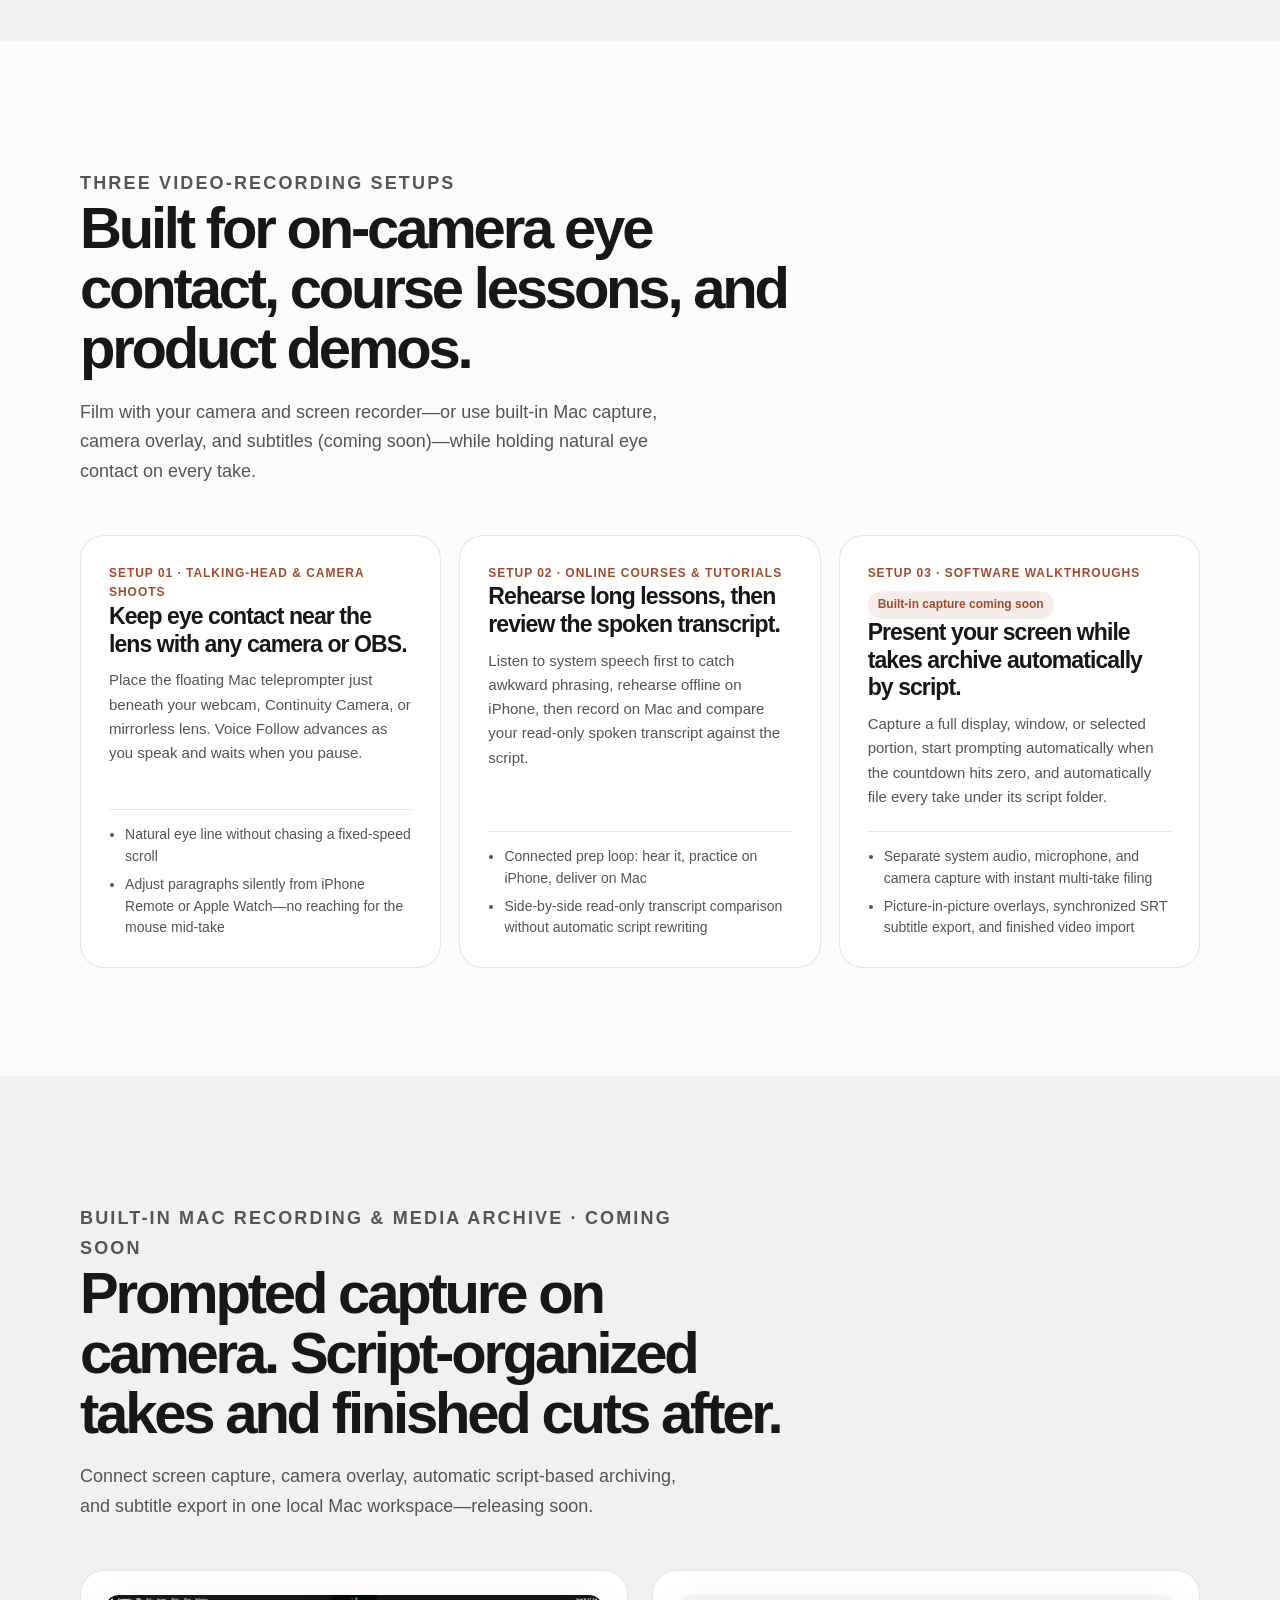
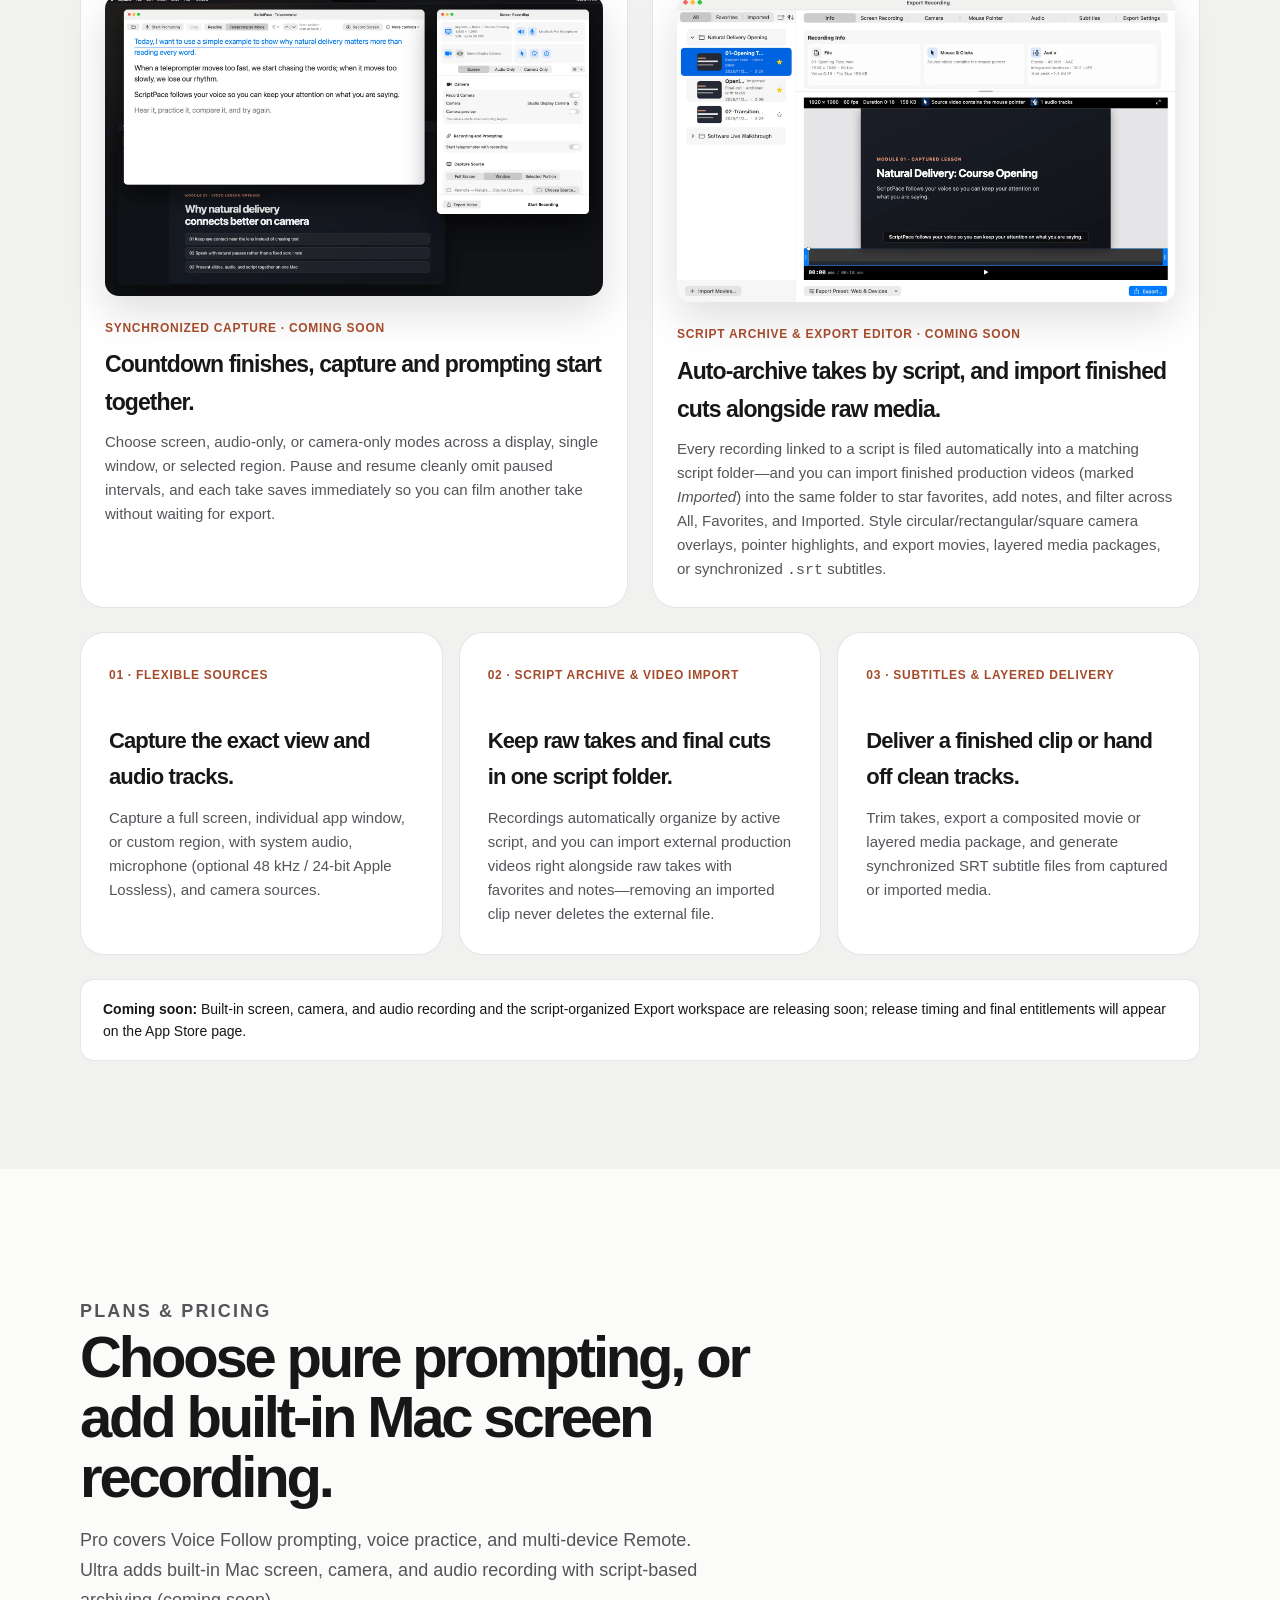
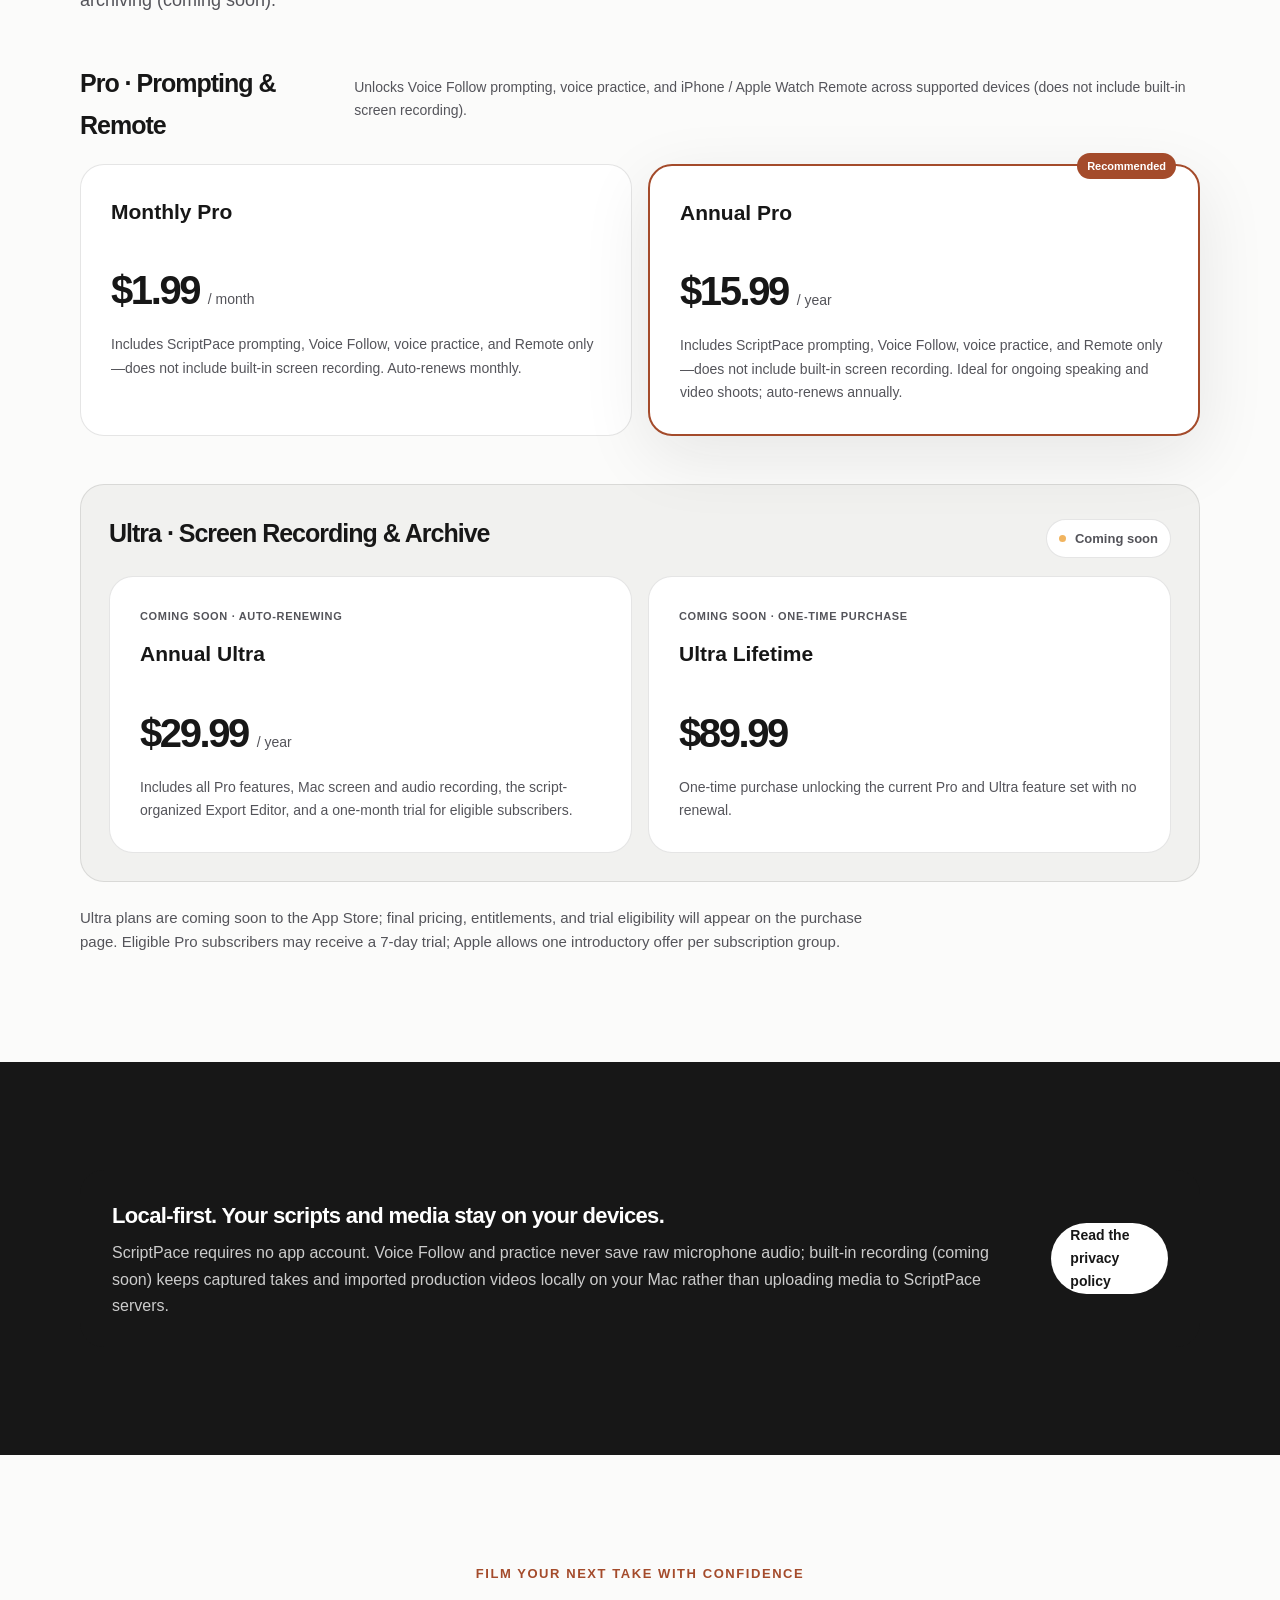
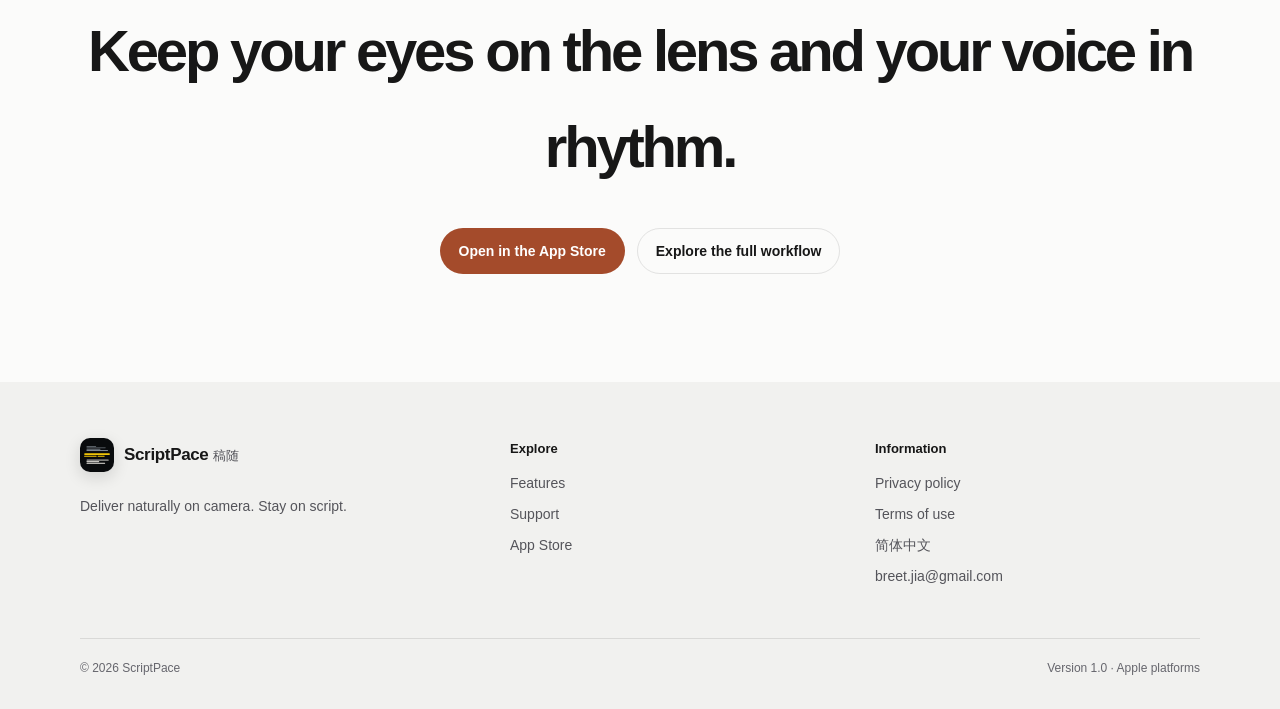
==== commit 375b265b: "feat: refactor bilingual site for video workflows, SEO, and teleprompter story - Add canonical, href" ====
--- a/index.html
+++ b/index.html
@@ -4,21 +4,49 @@
     <meta charset="utf-8">
     <meta name="viewport" content="width=device-width, initial-scale=1">
     <meta name="robots" content="index,follow">
-    <title>稿随 · ScriptPace</title>
-    <meta name="description" content="A voice-following teleprompter for natural delivery on Mac, iPhone, and Apple Watch.">
+    <title>ScriptPace · 稿随 — Voice-Following Mac Teleprompter for Video &amp; Course Recording</title>
+    <meta name="description" content="ScriptPace (稿随) is a local-first voice-following teleprompter for Mac, iPhone, and Apple Watch—built for talking-head videos, online courses, and Mac walkthroughs.">
+    <link rel="canonical" href="https://scriptpace.github.io/">
+    <link rel="alternate" hreflang="zh-Hans" href="https://scriptpace.github.io/zh-hans/">
+    <link rel="alternate" hreflang="en" href="https://scriptpace.github.io/en/">
+    <link rel="alternate" hreflang="x-default" href="https://scriptpace.github.io/">
+    <meta property="og:title" content="ScriptPace · 稿随 — Voice-Following Mac Teleprompter">
+    <meta property="og:description" content="Deliver naturally on camera with a voice-following Mac teleprompter, iPhone &amp; Apple Watch Remote, and upcoming Mac screen recording.">
+    <meta property="og:type" content="website">
+    <meta property="og:url" content="https://scriptpace.github.io/">
+    <meta property="og:site_name" content="ScriptPace · 稿随">
+    <meta property="og:locale" content="en_US">
+    <meta property="og:locale:alternate" content="zh_CN">
+    <meta property="og:image" content="https://scriptpace.github.io/assets/og/en/social-card.png">
+    <meta property="og:image:width" content="1200">
+    <meta property="og:image:height" content="630">
+    <meta property="og:image:alt" content="ScriptPace Mac voice-following teleprompter and screen recording workflow preview">
+    <meta name="twitter:card" content="summary_large_image">
+    <meta name="twitter:title" content="ScriptPace · 稿随 — Voice-Following Mac Teleprompter">
+    <meta name="twitter:description" content="Deliver naturally on camera with Voice Follow on Mac, iPhone &amp; Watch Remote, and upcoming Mac screen recording.">
+    <meta name="twitter:image" content="https://scriptpace.github.io/assets/og/en/social-card.png">
     <link rel="stylesheet" href="assets/css/site.css">
+    <link rel="icon" type="image/png" href="assets/brand/scriptpace-app-icon.png">
   </head>
   <body data-root-page>
     <a class="skip-link" href="#main-content">Skip to content</a>
     <main id="main-content" class="root-choice">
-      <img class="root-choice__icon" src="assets/brand/scriptpace-app-icon.png" alt="稿随 app icon">
-      <p class="eyebrow">ScriptPace</p>
-      <h1>Speak naturally. Stay on script.</h1>
-      <p class="root-choice__lead">Choose your language to explore the product.</p>
+      <img class="root-choice__icon" src="assets/brand/scriptpace-app-icon.png" alt="ScriptPace · 稿随 app icon" width="82" height="82">
+      <p class="eyebrow">ScriptPace · 稿随</p>
+      <h1>Deliver naturally on camera.<br>直视镜头，自然表达。</h1>
+      <p class="root-choice__lead">A voice-following Mac teleprompter with iPhone practice &amp; Apple Watch Remote for video creators, educators, and software walkthroughs. Built-in Mac screen &amp; audio recording is coming soon.<br><span lang="zh-Hans">面向口播拍摄、在线录课与软件演示的 Mac 语音跟随提词工作流；内置屏幕与音频录制即将发布。</span></p>
       <div class="root-choice__actions">
-        <a class="button button--primary" href="zh-hans/">简体中文</a>
-        <a class="button button--secondary" href="en/">English</a>
+        <a class="button button--primary" href="zh-hans/" lang="zh-Hans">简体中文官网</a>
+        <a class="button button--secondary" href="en/">Explore in English</a>
       </div>
+      <nav class="root-links" aria-label="Localized site sections">
+        <a href="zh-hans/features.html" lang="zh-Hans">中文功能介绍</a>
+        <a href="zh-hans/support.html" lang="zh-Hans">中文使用支持</a>
+        <a href="zh-hans/privacy.html" lang="zh-Hans">隐私政策</a>
+        <a href="en/features.html">Features</a>
+        <a href="en/support.html">Support</a>
+        <a href="en/privacy.html">Privacy Policy</a>
+      </nav>
     </main>
     <script src="site-config.js"></script>
     <script src="assets/js/site.js"></script>
--- a/assets/css/site.css
+++ b/assets/css/site.css
@@ -1,13 +1,14 @@
 :root {
   --ink: #171717;
-  --muted: #6f6f73;
-  --soft-muted: #98989d;
+  --muted: #54545a;
+  --soft-muted: #66666d;
   --paper: #fbfbfa;
   --surface: #f1f1ef;
   --surface-strong: #e7e7e3;
-  --accent: #c26f4d;
-  --accent-dark: #9a4d32;
-  --line: rgba(23, 23, 23, 0.1);
+  --accent: #a44b2b;
+  --accent-dark: #873a1f;
+  --accent-on-dark: #f09a75;
+  --line: rgba(23, 23, 23, 0.11);
   --white: #ffffff;
   --content: 1120px;
   --narrow: 760px;
@@ -36,7 +37,8 @@
 
 a { color: inherit; }
 
-img { display: block; max-width: 100%; }
+img { display: block; max-width: 100%; height: auto; }
+picture { display: block; }
 
 button, a { -webkit-tap-highlight-color: transparent; }
 
@@ -150,6 +152,11 @@
   text-transform: uppercase;
 }
 
+.hero .eyebrow,
+.section--dark .eyebrow {
+  color: var(--accent-on-dark);
+}
+
 .hero h1 {
   max-width: 680px;
   margin: 0;
@@ -157,6 +164,12 @@
   font-weight: 650;
   letter-spacing: -0.065em;
   line-height: 0.98;
+}
+
+body[data-locale="zh-Hans"] .hero h1 {
+  font-size: clamp(38px, 4.6vw, 62px);
+  letter-spacing: -0.04em;
+  line-height: 1.1;
 }
 
 .hero__lead {
@@ -193,6 +206,47 @@
 .hero .button--secondary:hover { background: rgba(255, 255, 255, 0.1); }
 
 .hero__visual { position: relative; min-height: 360px; }
+.hero__visual--product { display: grid; min-height: 0; align-content: center; gap: 12px; margin: 0; }
+.hero__product-image { width: 100%; height: auto; border: 1px solid rgba(255, 255, 255, 0.16); border-radius: 18px; box-shadow: 0 30px 80px rgba(0, 0, 0, 0.38); }
+.hero__product-caption { margin: 0; color: rgba(255, 255, 255, 0.68); font-size: 12px; }
+.release-pill { display: inline-flex; align-items: center; gap: 9px; margin: 20px 0 0; padding: 8px 12px; color: rgba(255, 255, 255, 0.9); background: rgba(255, 255, 255, 0.1); border: 1px solid rgba(255, 255, 255, 0.18); border-radius: 999px; font-size: 13px; font-weight: 650; }
+.release-pill > span { width: 7px; height: 7px; flex: 0 0 7px; background: #f1b45f; border-radius: 50%; }
+.release-pill--light { margin: 0; color: var(--muted); background: var(--white); border-color: var(--line); }
+
+.scenario-grid { display: grid; grid-template-columns: repeat(3, minmax(0, 1fr)); gap: 18px; }
+.scenario-card { display: flex; flex-direction: column; justify-content: space-between; gap: 22px; padding: 28px; background: var(--white); border: 1px solid var(--line); border-radius: var(--radius); }
+.scenario-card__meta { display: flex; flex-wrap: wrap; align-items: center; justify-content: space-between; gap: 8px; }
+.scenario-card__tag { color: var(--accent); font-size: 12px; font-weight: 750; letter-spacing: 0.08em; text-transform: uppercase; }
+.scenario-card__badge { display: inline-flex; align-items: center; padding: 4px 10px; border-radius: 999px; background: var(--surface); color: var(--ink); font-size: 12px; font-weight: 650; }
+.scenario-card__badge--soon { background: rgba(164, 75, 43, 0.1); color: var(--accent); }
+.scenario-card h3 { margin: 0 0 10px; font-size: 23px; letter-spacing: -0.04em; line-height: 1.2; }
+.scenario-card p { margin: 0; color: var(--muted); font-size: 15px; line-height: 1.62; }
+.scenario-card__points { margin: 0; padding: 14px 0 0 1.15em; border-top: 1px solid var(--line); color: var(--muted); font-size: 14px; line-height: 1.55; }
+.scenario-card__points li + li { margin-top: 6px; }
+
+.recording-showcase { display: grid; grid-template-columns: repeat(2, minmax(0, 1fr)); gap: 24px; margin-bottom: 24px; }
+.recording-panel-card { display: flex; flex-direction: column; gap: 18px; padding: 24px; background: var(--white); border: 1px solid var(--line); border-radius: var(--radius); }
+.recording-panel-card figure { margin: 0; }
+.recording-panel-card img { width: 100%; height: auto; border-radius: 14px; box-shadow: 0 16px 42px rgba(23, 23, 23, 0.14); }
+.recording-panel-card h3 { margin: 6px 0 8px; font-size: 23px; letter-spacing: -0.04em; }
+.recording-panel-card p { margin: 0; color: var(--muted); font-size: 15px; line-height: 1.6; }
+
+.stage-header { margin: 0 0 36px; padding-bottom: 18px; border-bottom: 1px solid var(--line); }
+.stage-header + .feature-list { margin-bottom: 92px; }
+.stage-header h2 { margin: 6px 0 10px; font-size: clamp(28px, 4vw, 44px); letter-spacing: -0.05em; }
+.stage-header p { max-width: 680px; margin: 0; color: var(--muted); font-size: 17px; }
+
+.root-links { display: flex; flex-wrap: wrap; justify-content: center; gap: 18px; margin-top: 28px; color: var(--muted); font-size: 14px; }
+.root-links a { color: var(--muted); text-decoration: underline; text-underline-offset: 3px; }
+.root-links a:hover { color: var(--ink); }
+
+.recording-grid { display: grid; grid-template-columns: repeat(3, minmax(0, 1fr)); gap: 16px; }
+.recording-card { min-height: 220px; padding: 28px; background: var(--white); border: 1px solid var(--line); border-radius: var(--radius); }
+.recording-card__index, .price-card__status { color: var(--accent); font-size: 12px; font-weight: 750; letter-spacing: 0.06em; text-transform: uppercase; }
+.recording-card h3 { margin: 36px 0 10px; font-size: 22px; letter-spacing: -0.04em; }
+.recording-card p { margin: 0; color: var(--muted); font-size: 15px; line-height: 1.6; }
+.release-note { margin: 24px 0 0; padding: 18px 22px; color: var(--ink); background: var(--white); border: 1px solid var(--line); border-radius: var(--radius-small); font-size: 14px; line-height: 1.6; }
+.release-note strong { color: var(--ink); }
 .hero__glow { position: absolute; width: 340px; height: 340px; right: 0; top: 0; background: rgba(194, 111, 77, 0.25); border-radius: 50%; filter: blur(50px); }
 .hero__card { position: absolute; inset: 40px 0 0 50px; padding: 30px; background: #242424; border: 1px solid rgba(255, 255, 255, 0.12); border-radius: var(--radius); box-shadow: 0 34px 90px rgba(0, 0, 0, 0.32); transform: rotate(3deg); }
 .hero__card-bar { display: flex; justify-content: space-between; margin-bottom: 54px; color: rgba(255, 255, 255, 0.45); font-size: 12px; }
@@ -208,10 +262,18 @@
 .section__heading p { max-width: 620px; margin: 20px 0 0; color: var(--muted); font-size: 18px; }
 .section--dark .section__heading p { color: rgba(255, 255, 255, 0.62); }
 
-.story { display: grid; grid-template-columns: 0.8fr 1.2fr; gap: 80px; align-items: start; }
-.story__quote { margin: 0; font-size: clamp(28px, 4vw, 48px); font-weight: 600; letter-spacing: -0.05em; line-height: 1.1; }
+.story { display: grid; grid-template-columns: 0.9fr 1.1fr; gap: 72px; align-items: start; }
+.story__quote { margin: 0; font-size: clamp(28px, 4vw, 46px); font-weight: 650; letter-spacing: -0.05em; line-height: 1.1; }
 .story__copy { color: var(--muted); font-size: 18px; }
 .story__copy p { margin: 0 0 20px; }
+.story__copy p:last-child { margin-bottom: 0; }
+
+.teleprompter-steps { margin-top: 64px; padding-top: 52px; border-top: 1px solid var(--line); }
+.teleprompter-steps__header { display: flex; flex-wrap: wrap; align-items: flex-end; justify-content: space-between; gap: 16px; margin-bottom: 28px; }
+.teleprompter-steps__header .eyebrow { margin-bottom: 8px; }
+.teleprompter-steps__header h3 { margin: 0; font-size: clamp(24px, 3vw, 34px); letter-spacing: -0.045em; line-height: 1.12; }
+.text-link { color: var(--accent); font-size: 14px; font-weight: 700; text-decoration: none; }
+.text-link:hover { color: var(--accent-dark); text-decoration: underline; text-underline-offset: 3px; }
 
 .workflow-grid { display: grid; grid-template-columns: repeat(4, 1fr); gap: 16px; }
 .workflow-card { min-height: 220px; padding: 24px; background: var(--white); border: 1px solid var(--line); border-radius: var(--radius-small); }
@@ -227,6 +289,7 @@
 
 .feature-list { display: grid; gap: 110px; }
 .feature-row { display: grid; grid-template-columns: 1fr 1fr; gap: 72px; align-items: center; }
+.feature-row--ultra { padding: 32px; background: var(--surface); border-radius: var(--radius); }
 .feature-row:nth-child(even) .feature-row__visual { order: -1; }
 .feature-row__visual { padding: 22px; background: var(--surface); border-radius: var(--radius); box-shadow: var(--shadow); }
 .feature-row__visual img { width: 100%; border-radius: 12px; }
@@ -250,18 +313,27 @@
 .screenshot-story__caption strong { display: block; margin-bottom: 8px; color: var(--ink); font-size: 17px; }
 .screenshot-story__caption span { display: inline-block; margin-top: 12px; color: var(--accent); font-size: 12px; font-weight: 700; letter-spacing: 0.08em; text-transform: uppercase; }
 
-.pricing-grid { display: grid; grid-template-columns: repeat(3, 1fr); gap: 16px; }
+.pricing-grid { display: grid; grid-template-columns: repeat(4, minmax(0, 1fr)); gap: 16px; }
+.pricing-grid--two { grid-template-columns: repeat(2, minmax(0, 1fr)); max-width: none; }
+.plan-group + .plan-group { margin-top: 48px; }
+.plan-group__heading { display: flex; align-items: baseline; justify-content: space-between; gap: 18px; margin-bottom: 18px; }
+.plan-group__heading h3 { margin: 0; font-size: 25px; letter-spacing: -0.04em; }
+.plan-group__heading > p { margin: 0; color: var(--muted); font-size: 14px; }
+.plan-group--future { padding: 28px; background: var(--surface); border: 1px solid var(--line); border-radius: var(--radius); }
+.plan-group--future .pricing-grid { max-width: none; }
+.price-card__status { margin: 0 0 12px !important; font-size: 11px !important; }
 .price-card { position: relative; padding: 30px; background: var(--white); border: 1px solid var(--line); border-radius: var(--radius); }
 .price-card--featured { border: 2px solid var(--accent); box-shadow: var(--shadow); }
 .price-card__badge { position: absolute; top: -13px; right: 22px; padding: 4px 10px; color: var(--white); background: var(--accent); border-radius: 999px; font-size: 11px; font-weight: 700; }
 .price-card h3 { margin: 0; font-size: 21px; }
 .price-card__price { margin: 28px 0 10px; font-size: 40px; font-weight: 650; letter-spacing: -0.06em; }
 .price-card__price small { color: var(--muted); font-size: 14px; font-weight: 500; letter-spacing: 0; }
+.pricing-note { max-width: 820px; margin: 24px 0 0; color: var(--muted); font-size: 15px; line-height: 1.6; }
 .price-card p { margin: 0; color: var(--muted); font-size: 14px; }
 
 .privacy-strip { display: flex; align-items: center; justify-content: space-between; gap: 28px; padding: 28px 32px; background: var(--ink); color: var(--white); border-radius: var(--radius); }
 .privacy-strip h3 { margin: 0; font-size: 22px; letter-spacing: -0.03em; }
-.privacy-strip p { margin: 6px 0 0; color: rgba(255, 255, 255, 0.58); }
+.privacy-strip p { margin: 6px 0 0; color: rgba(255, 255, 255, 0.78); }
 
 .page-hero { padding: 100px 0 72px; background: var(--surface); }
 .page-hero h1 { max-width: 760px; margin: 0; font-size: clamp(44px, 6vw, 76px); letter-spacing: -0.065em; line-height: 1; }
@@ -273,7 +345,7 @@
 .prose ul, .prose ol { padding-left: 1.25em; color: var(--muted); }
 .prose li { margin: 8px 0; }
 .prose strong { color: var(--ink); }
-.prose .callout { margin: 28px 0; padding: 22px 24px; background: var(--surface); border-left: 3px solid var(--accent); border-radius: 0 var(--radius-small) var(--radius-small) 0; }
+.prose .callout { margin: 28px 0; padding: 22px 24px; background: var(--surface); border: 1px solid var(--line); border-radius: var(--radius-small); }
 .prose .callout p { margin: 0; }
 
 .faq-list { display: grid; gap: 12px; }
@@ -305,6 +377,10 @@
 
 @media (max-width: 1199px) {
   .hero__grid { gap: 40px; }
+  .workflow-grid { grid-template-columns: repeat(2, minmax(0, 1fr)); }
+  .scenario-grid { grid-template-columns: 1fr; }
+  .recording-showcase { grid-template-columns: 1fr; }
+  .pricing-grid { grid-template-columns: repeat(2, minmax(0, 1fr)); }
   .feature-row { gap: 44px; }
   .screenshot-grid { grid-template-columns: repeat(3, 1fr); }
   .screenshot-story { grid-template-columns: 1fr; gap: 28px; }
@@ -322,12 +398,20 @@
   .hero { padding: 80px 0 72px; }
   .hero__grid { grid-template-columns: 1fr; }
   .hero__visual { min-height: 270px; }
+  .hero__visual--product { min-height: 0; }
   .hero__card { inset: 26px 12px 0 12px; padding: 22px; }
   .hero__script { font-size: 22px; }
   .section { padding: 76px 0; }
   .story, .feature-row { grid-template-columns: 1fr; gap: 28px; }
+  .teleprompter-steps { margin-top: 44px; padding-top: 36px; }
+  .feature-row--ultra { padding: 20px; background: var(--surface); border-radius: var(--radius); }
   .feature-row:nth-child(even) .feature-row__visual { order: 0; }
-  .workflow-grid, .device-grid, .pricing-grid, .support-grid { grid-template-columns: 1fr; }
+  .workflow-grid, .device-grid, .recording-grid, .pricing-grid, .support-grid { grid-template-columns: 1fr; }
+  .pricing-grid--two { grid-template-columns: 1fr; }
+  .plan-group__heading { align-items: flex-start; flex-direction: column; }
+  .plan-group--future { padding: 20px; }
+  .recording-card { min-height: auto; }
+  .recording-card h3 { margin-top: 28px; }
   .workflow-card { min-height: auto; }
   .workflow-card h3 { margin-top: 30px; }
   .screenshot-grid { grid-template-columns: repeat(2, minmax(0, 1fr)); gap: 20px 12px; }
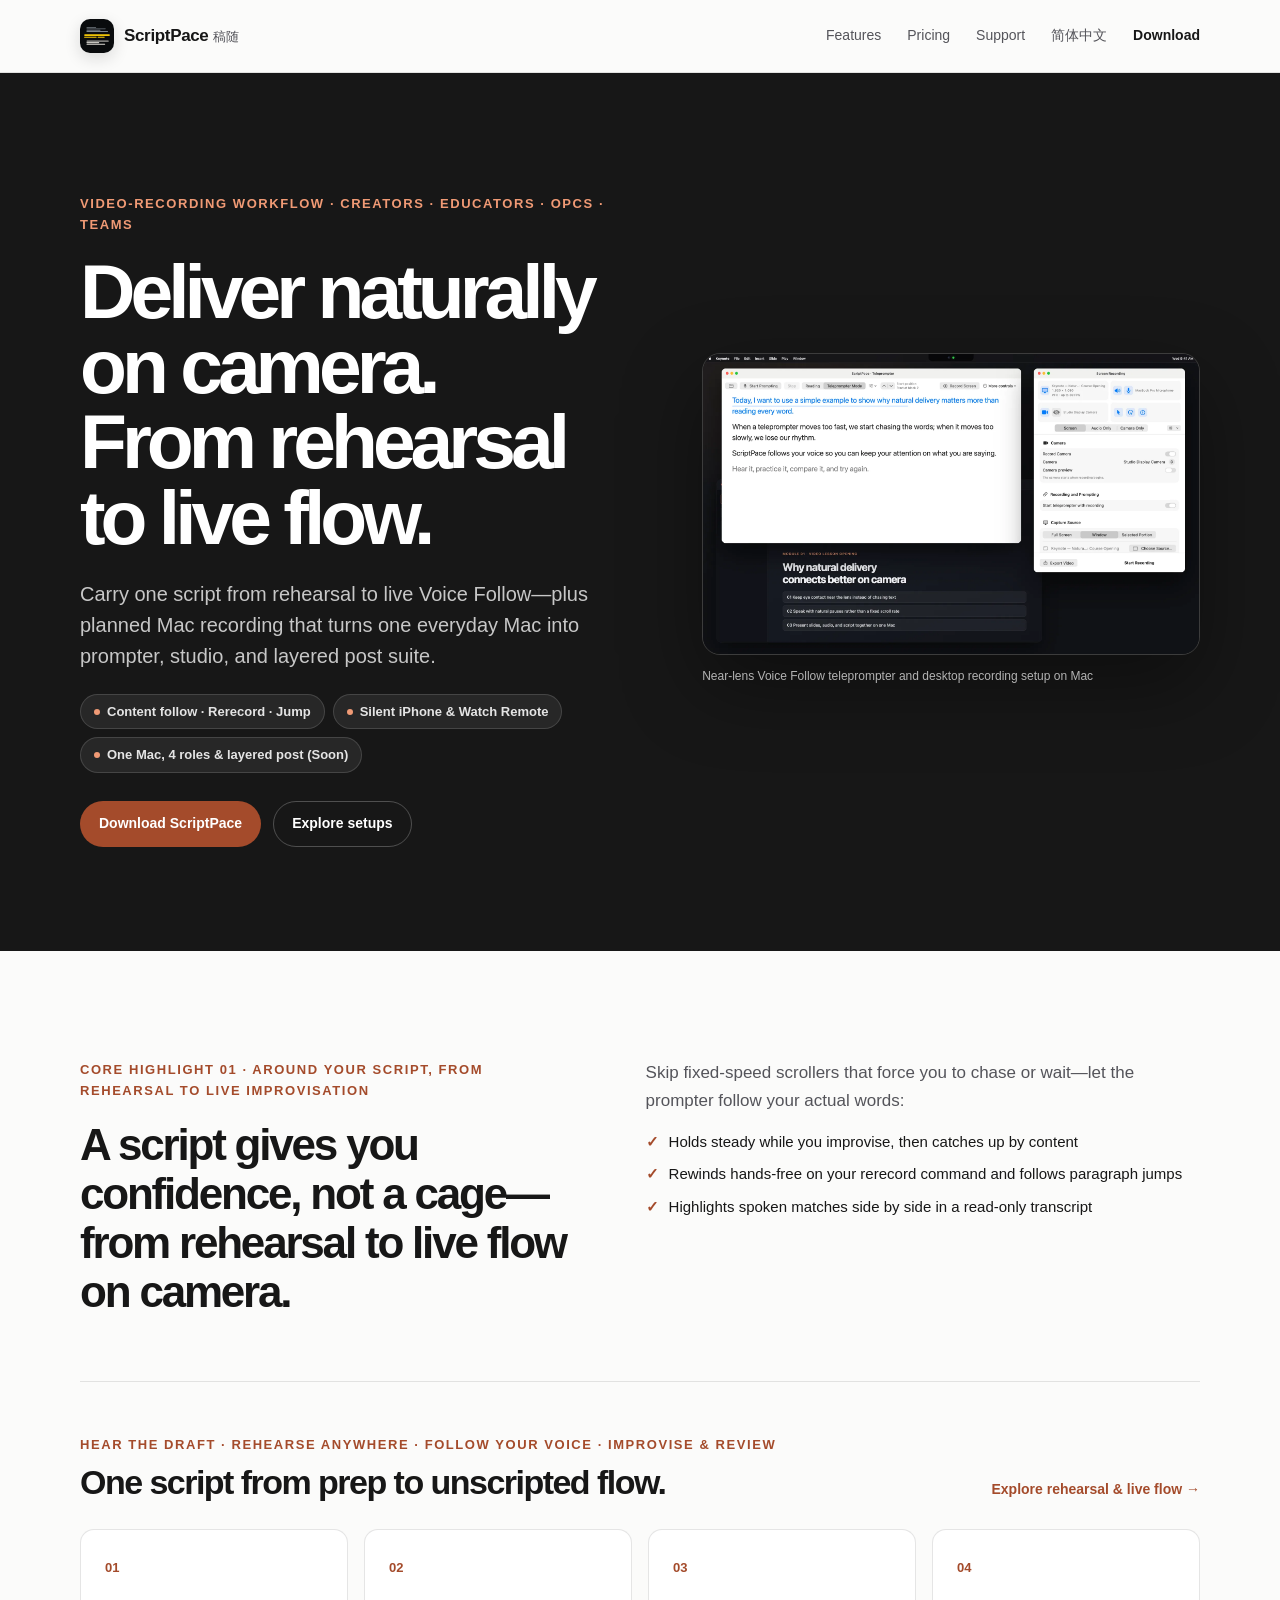
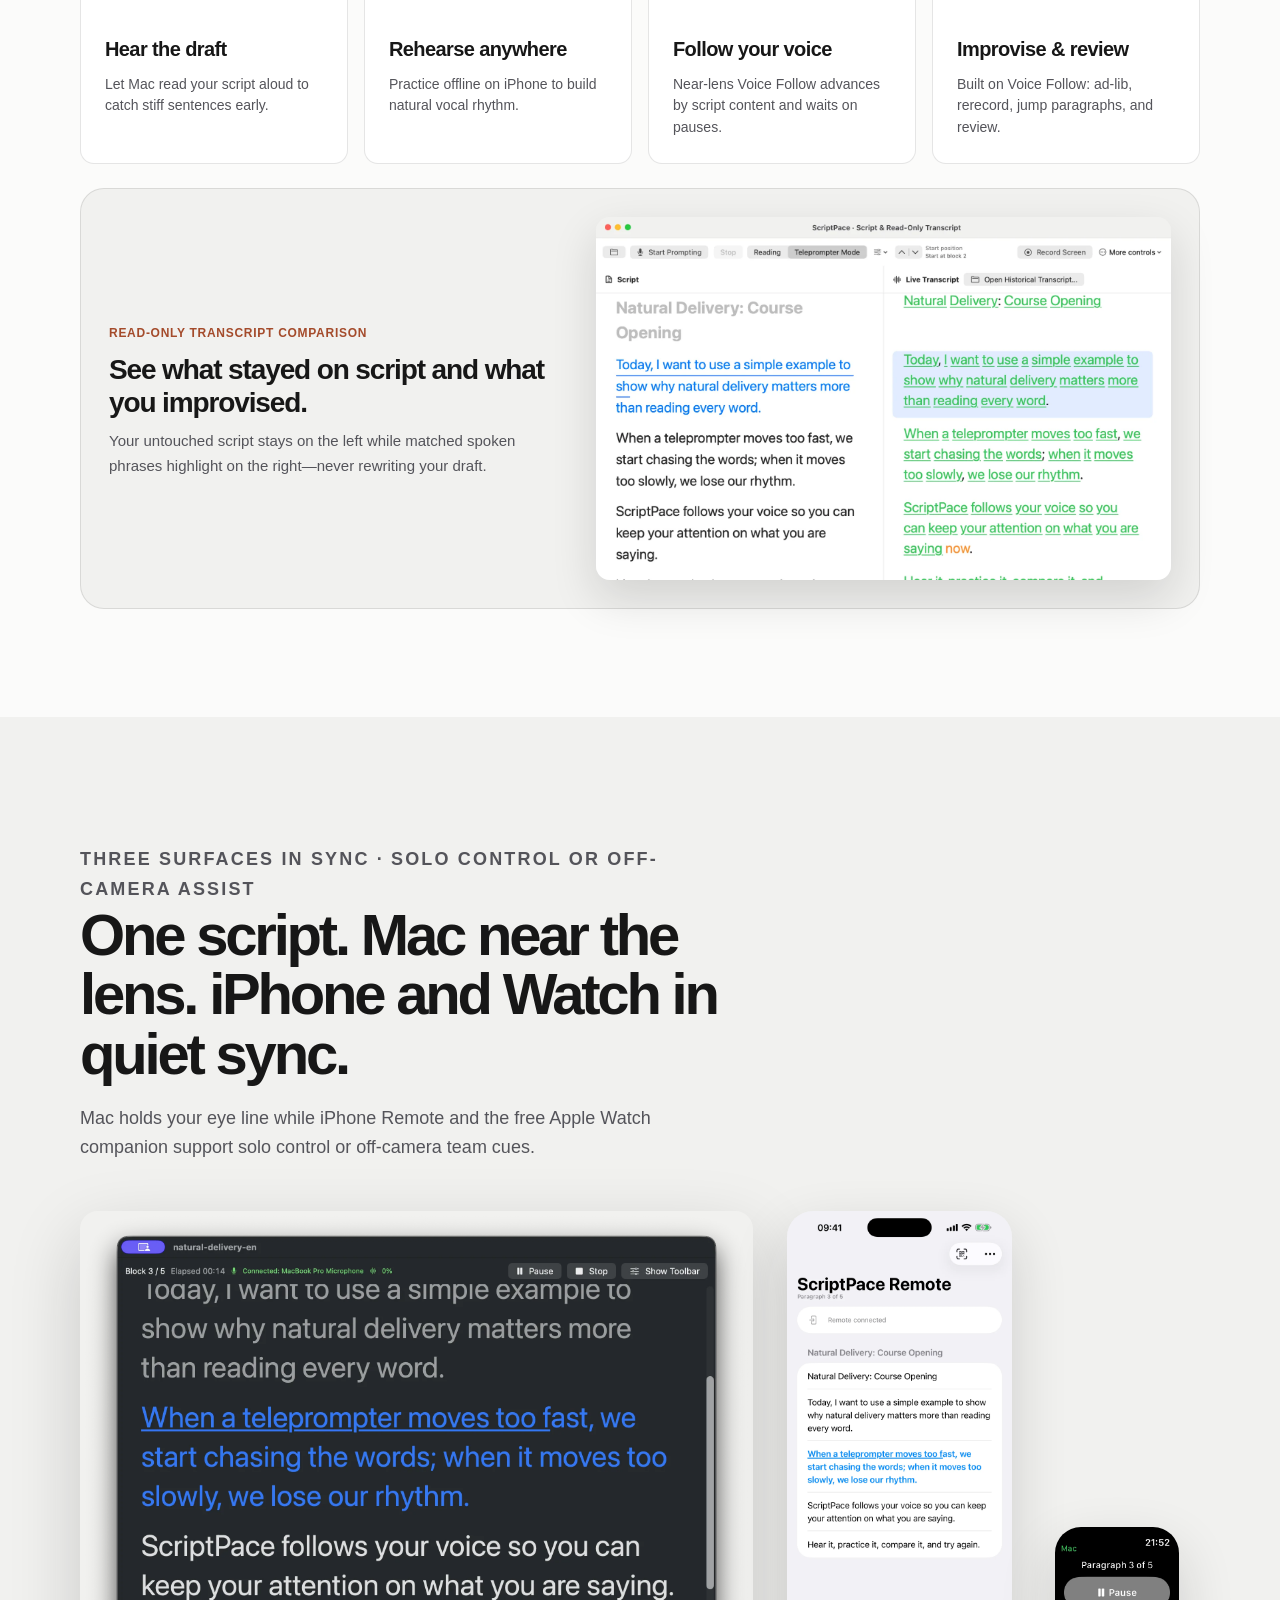
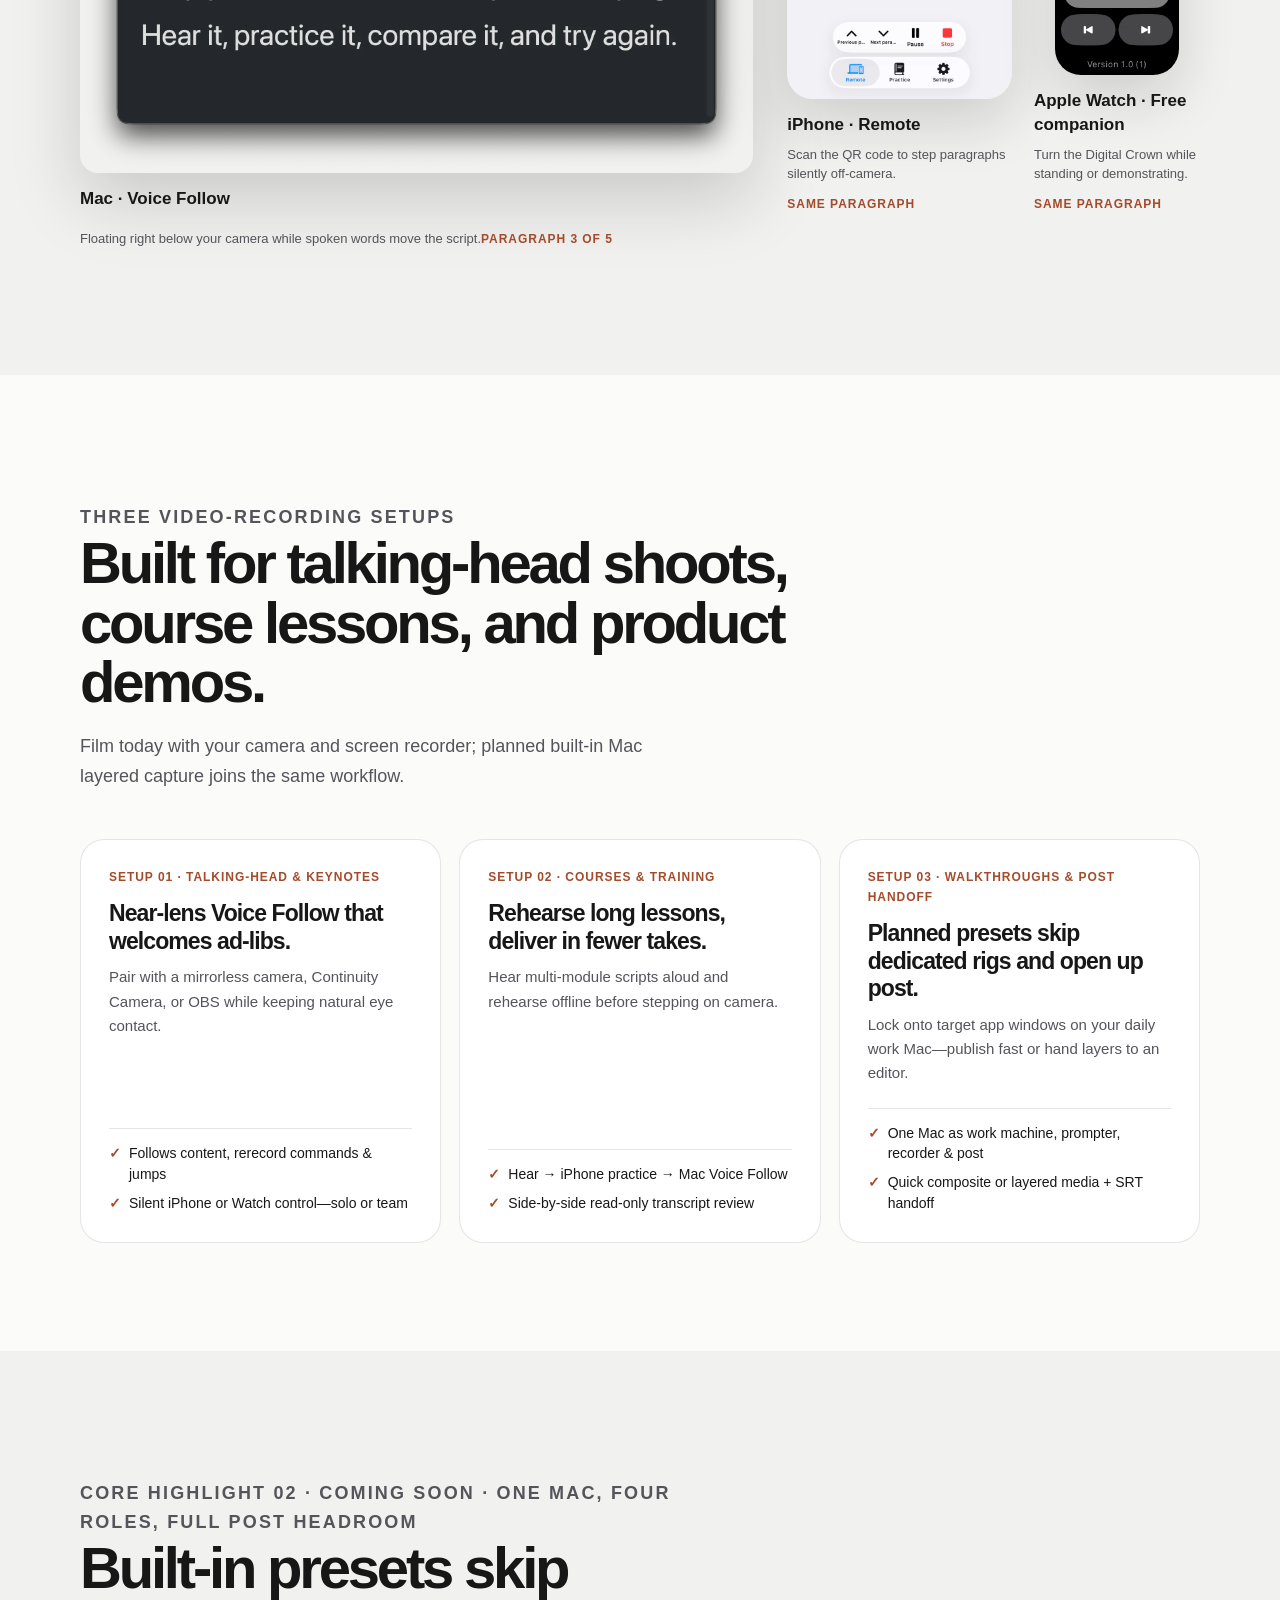
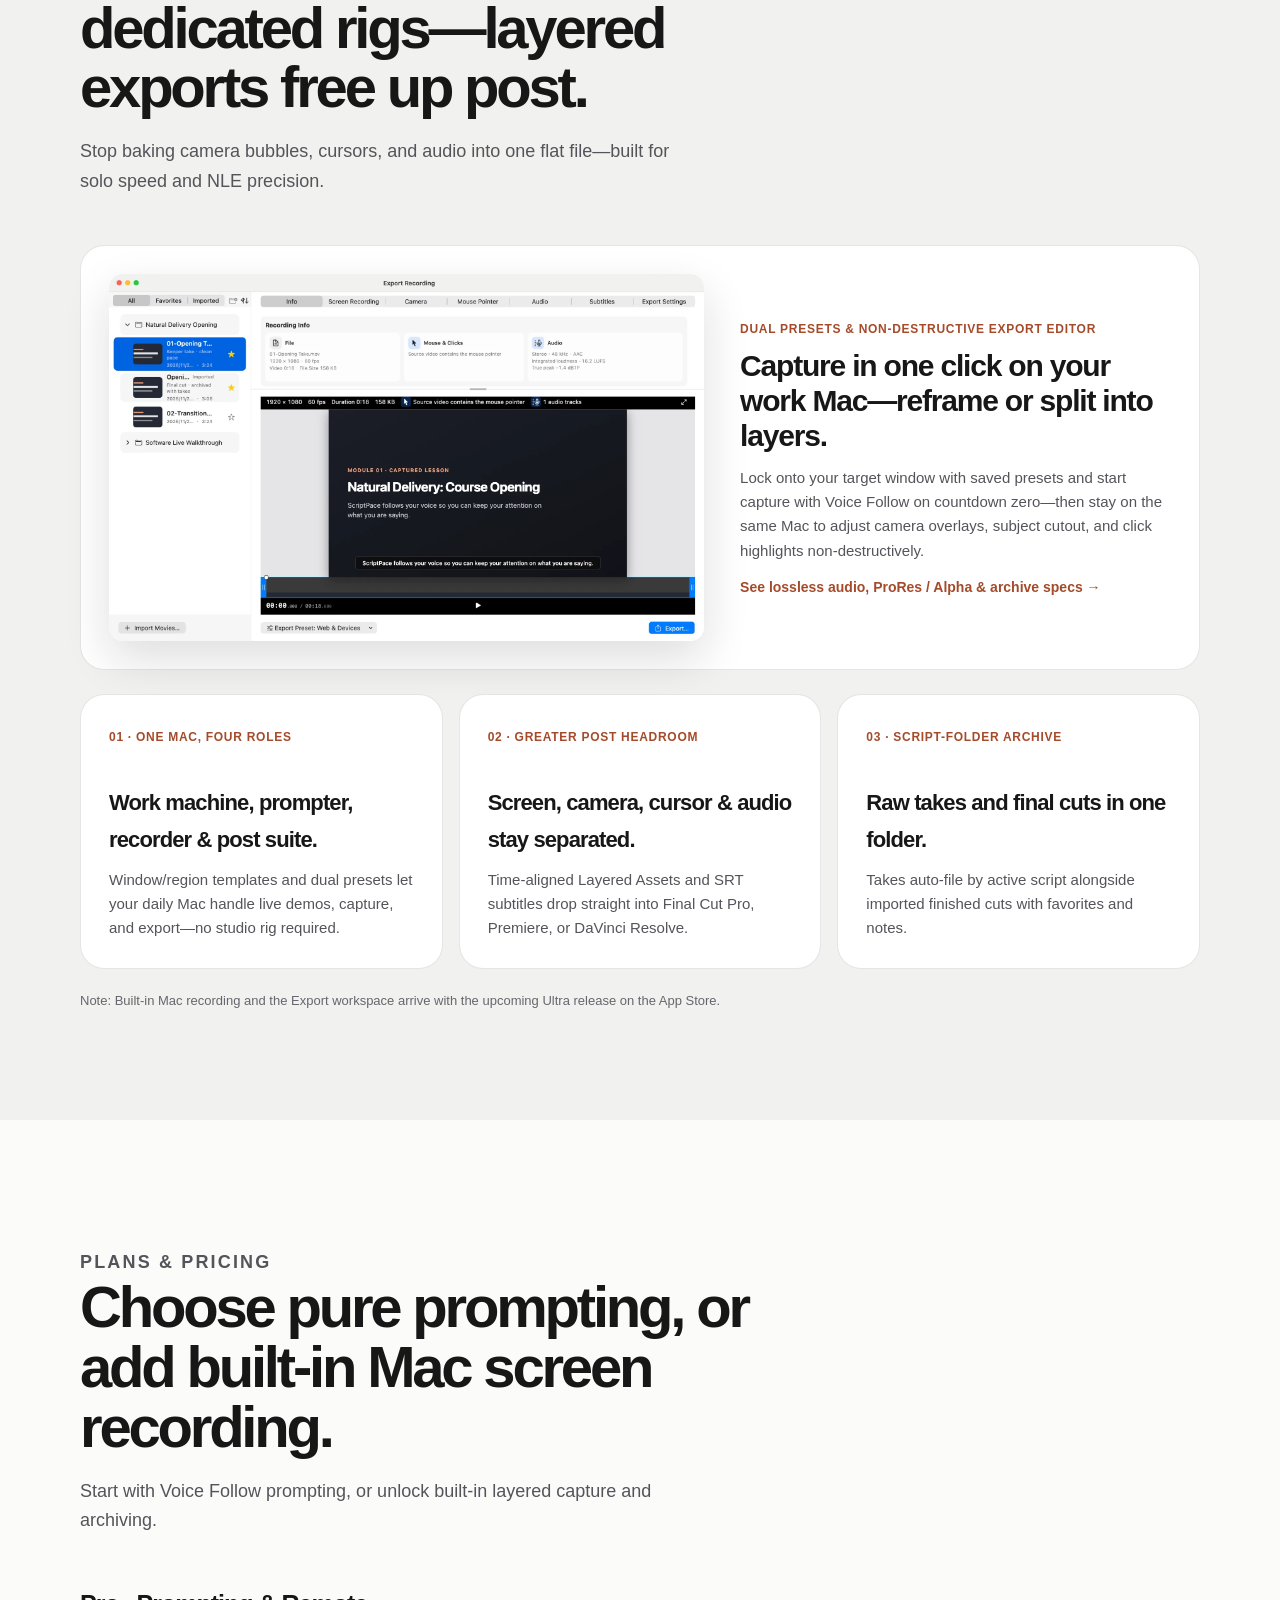
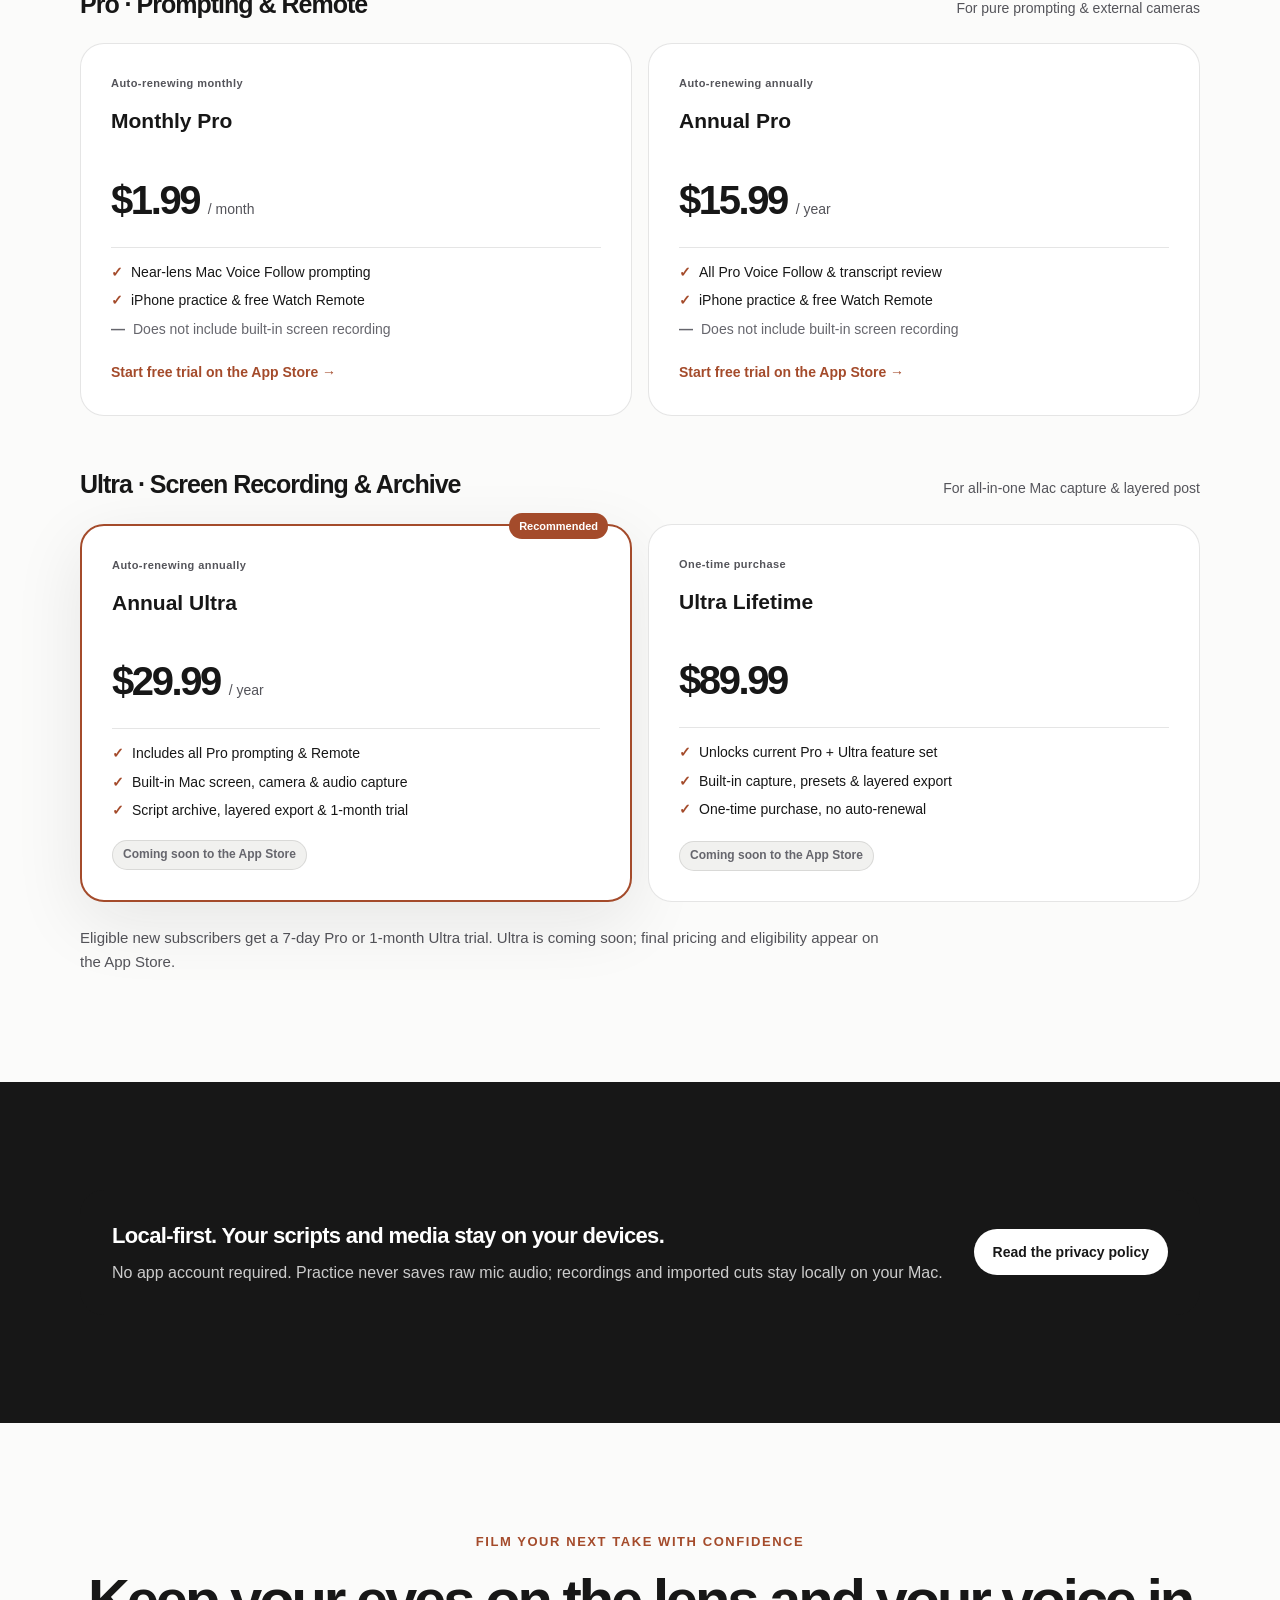
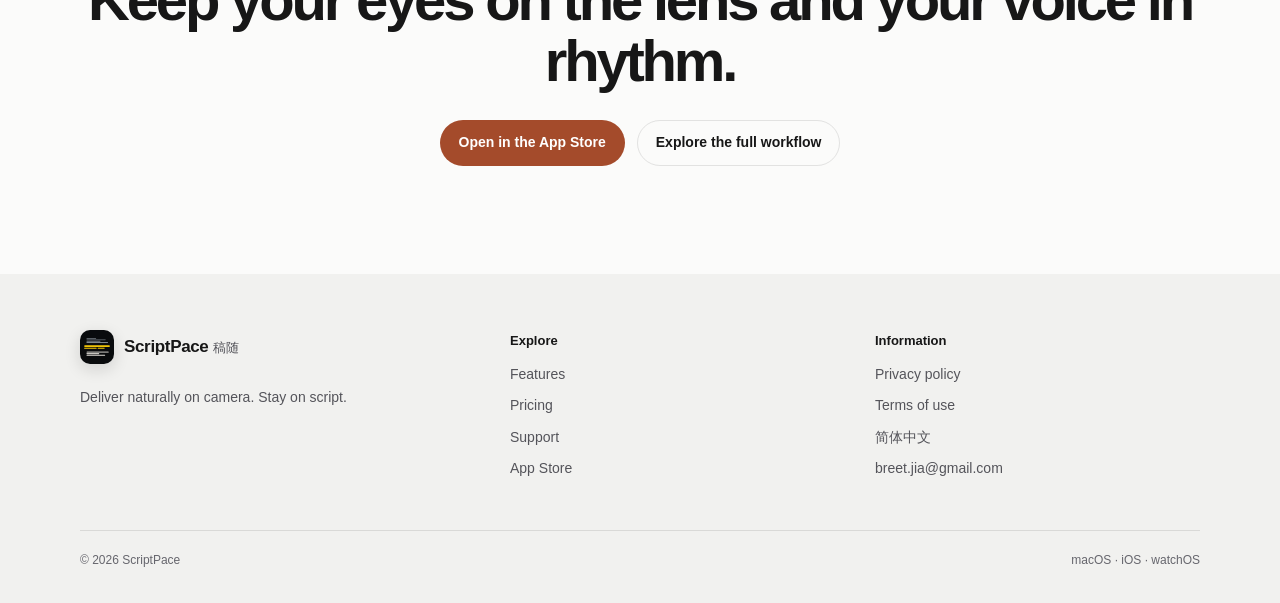
==== commit 3f4876da: "Refine positioning, scannable copy, navigation, and proportional device screenshots - Broaden Script" ====
--- a/index.html
+++ b/index.html
@@ -32,18 +32,20 @@
     <a class="skip-link" href="#main-content">Skip to content</a>
     <main id="main-content" class="root-choice">
       <img class="root-choice__icon" src="assets/brand/scriptpace-app-icon.png" alt="ScriptPace · 稿随 app icon" width="82" height="82">
-      <p class="eyebrow">ScriptPace · 稿随</p>
-      <h1>Deliver naturally on camera.<br>直视镜头，自然表达。</h1>
-      <p class="root-choice__lead">A voice-following Mac teleprompter with iPhone practice &amp; Apple Watch Remote for video creators, educators, and software walkthroughs. Built-in Mac screen &amp; audio recording is coming soon.<br><span lang="zh-Hans">面向口播拍摄、在线录课与软件演示的 Mac 语音跟随提词工作流；内置屏幕与音频录制即将发布。</span></p>
+      <p class="eyebrow">ScriptPace · 稿随 · Video-Recording Workflow</p>
+      <h1>Deliver naturally on camera.<br>直视镜头，自然发挥。</h1>
+      <p class="root-choice__lead">From script rehearsal to live Voice Follow—plus planned presets that turn one everyday Mac into prompter, recorder, and layered post suite.<br><span lang="zh-Hans">围绕脚本打通排练与贴镜头语音跟读；计划接入内置预置与分层录屏，兼顾单人成片与团队后期。</span></p>
       <div class="root-choice__actions">
         <a class="button button--primary" href="zh-hans/" lang="zh-Hans">简体中文官网</a>
         <a class="button button--secondary" href="en/">Explore in English</a>
       </div>
       <nav class="root-links" aria-label="Localized site sections">
         <a href="zh-hans/features.html" lang="zh-Hans">中文功能介绍</a>
+        <a href="zh-hans/#plans" lang="zh-Hans">方案与价格</a>
         <a href="zh-hans/support.html" lang="zh-Hans">中文使用支持</a>
         <a href="zh-hans/privacy.html" lang="zh-Hans">隐私政策</a>
         <a href="en/features.html">Features</a>
+        <a href="en/#plans">Pricing</a>
         <a href="en/support.html">Support</a>
         <a href="en/privacy.html">Privacy Policy</a>
       </nav>
--- a/assets/css/site.css
+++ b/assets/css/site.css
@@ -78,8 +78,13 @@
   z-index: 10;
   top: 0;
   background: color-mix(in srgb, var(--paper) 88%, transparent);
-  border-bottom: 1px solid transparent;
+  border-bottom: 1px solid var(--line);
   backdrop-filter: blur(18px);
+}
+
+section[id],
+.stage-header[id] {
+  scroll-margin-top: 92px;
 }
 
 .site-header__inner,
@@ -113,7 +118,15 @@
 .site-nav { display: flex; align-items: center; gap: 26px; }
 .site-nav a, .language-link { color: var(--muted); font-size: 14px; text-decoration: none; }
 .site-nav a:hover, .language-link:hover { color: var(--ink); }
-.site-nav__cta { color: var(--ink) !important; font-weight: 700; }
+.site-nav a[aria-current="page"] {
+  color: var(--ink);
+  font-weight: 650;
+  text-decoration: underline;
+  text-decoration-color: var(--accent);
+  text-decoration-thickness: 2px;
+  text-underline-offset: 7px;
+}
+.site-nav__cta { color: var(--ink) !important; font-weight: 700; text-decoration: none !important; }
 
 .menu-toggle {
   display: none;
@@ -173,14 +186,45 @@
 }
 
 .hero__lead {
-  max-width: 560px;
-  margin: 30px 0 0;
-  color: rgba(255, 255, 255, 0.7);
-  font-size: clamp(18px, 2vw, 22px);
-  line-height: 1.5;
-}
-
-.hero__actions { display: flex; flex-wrap: wrap; gap: 12px; margin-top: 34px; }
+  max-width: 540px;
+  margin: 24px 0 0;
+  color: rgba(255, 255, 255, 0.76);
+  font-size: clamp(17px, 1.85vw, 20px);
+  line-height: 1.55;
+}
+
+.hero__chips {
+  display: flex;
+  flex-wrap: wrap;
+  gap: 8px;
+  margin: 22px 0 0;
+  padding: 0;
+  list-style: none;
+}
+
+.hero__chips li {
+  display: inline-flex;
+  align-items: center;
+  gap: 7px;
+  padding: 6px 13px;
+  background: rgba(255, 255, 255, 0.07);
+  border: 1px solid rgba(255, 255, 255, 0.14);
+  border-radius: 999px;
+  color: rgba(255, 255, 255, 0.88);
+  font-size: 13px;
+  font-weight: 550;
+}
+
+.hero__chips li::before {
+  content: "";
+  width: 6px;
+  height: 6px;
+  flex: 0 0 6px;
+  border-radius: 50%;
+  background: var(--accent-on-dark);
+}
+
+.hero__actions { display: flex; flex-wrap: wrap; gap: 12px; margin-top: 28px; }
 
 .button {
   display: inline-flex;
@@ -209,28 +253,62 @@
 .hero__visual--product { display: grid; min-height: 0; align-content: center; gap: 12px; margin: 0; }
 .hero__product-image { width: 100%; height: auto; border: 1px solid rgba(255, 255, 255, 0.16); border-radius: 18px; box-shadow: 0 30px 80px rgba(0, 0, 0, 0.38); }
 .hero__product-caption { margin: 0; color: rgba(255, 255, 255, 0.68); font-size: 12px; }
-.release-pill { display: inline-flex; align-items: center; gap: 9px; margin: 20px 0 0; padding: 8px 12px; color: rgba(255, 255, 255, 0.9); background: rgba(255, 255, 255, 0.1); border: 1px solid rgba(255, 255, 255, 0.18); border-radius: 999px; font-size: 13px; font-weight: 650; }
-.release-pill > span { width: 7px; height: 7px; flex: 0 0 7px; background: #f1b45f; border-radius: 50%; }
-.release-pill--light { margin: 0; color: var(--muted); background: var(--white); border-color: var(--line); }
+.release-pill { display: inline-flex; align-items: center; gap: 8px; margin: 20px 0 0; padding: 6px 12px; color: rgba(255, 255, 255, 0.72); background: rgba(255, 255, 255, 0.06); border: 1px solid rgba(255, 255, 255, 0.12); border-radius: 999px; font-size: 12px; font-weight: 500; }
+.release-pill > span { width: 6px; height: 6px; flex: 0 0 6px; background: rgba(255, 255, 255, 0.45); border-radius: 50%; }
+.release-pill--light { margin: 0; color: var(--soft-muted); background: transparent; border-color: var(--line); }
+.release-pill--light > span { background: var(--soft-muted); }
 
 .scenario-grid { display: grid; grid-template-columns: repeat(3, minmax(0, 1fr)); gap: 18px; }
 .scenario-card { display: flex; flex-direction: column; justify-content: space-between; gap: 22px; padding: 28px; background: var(--white); border: 1px solid var(--line); border-radius: var(--radius); }
-.scenario-card__meta { display: flex; flex-wrap: wrap; align-items: center; justify-content: space-between; gap: 8px; }
+.scenario-card__meta { display: flex; flex-wrap: wrap; align-items: center; justify-content: space-between; gap: 8px; margin-bottom: 12px; }
 .scenario-card__tag { color: var(--accent); font-size: 12px; font-weight: 750; letter-spacing: 0.08em; text-transform: uppercase; }
-.scenario-card__badge { display: inline-flex; align-items: center; padding: 4px 10px; border-radius: 999px; background: var(--surface); color: var(--ink); font-size: 12px; font-weight: 650; }
-.scenario-card__badge--soon { background: rgba(164, 75, 43, 0.1); color: var(--accent); }
+.scenario-card__badge { display: inline-flex; align-items: center; padding: 3px 9px; border-radius: 999px; background: var(--surface); color: var(--soft-muted); font-size: 11px; font-weight: 500; }
+.scenario-card__badge--soon { background: var(--surface); color: var(--soft-muted); border: 1px solid var(--line); }
 .scenario-card h3 { margin: 0 0 10px; font-size: 23px; letter-spacing: -0.04em; line-height: 1.2; }
 .scenario-card p { margin: 0; color: var(--muted); font-size: 15px; line-height: 1.62; }
-.scenario-card__points { margin: 0; padding: 14px 0 0 1.15em; border-top: 1px solid var(--line); color: var(--muted); font-size: 14px; line-height: 1.55; }
-.scenario-card__points li + li { margin-top: 6px; }
+.scenario-card__points { display: grid; gap: 8px; margin: 0; padding: 14px 0 0; border-top: 1px solid var(--line); list-style: none; color: var(--ink); font-size: 14px; line-height: 1.48; }
+.scenario-card__points li { display: flex; align-items: baseline; gap: 8px; }
+.scenario-card__points li::before { content: "✓"; flex: 0 0 auto; color: var(--accent); font-weight: 700; }
 
 .recording-showcase { display: grid; grid-template-columns: repeat(2, minmax(0, 1fr)); gap: 24px; margin-bottom: 24px; }
+.recording-feature { display: grid; grid-template-columns: minmax(0, 1.16fr) minmax(0, 0.84fr); gap: 36px; align-items: center; padding: 28px; margin-bottom: 24px; background: var(--white); border: 1px solid var(--line); border-radius: var(--radius); }
+.recording-feature figure { margin: 0; }
+.recording-feature img { width: 100%; height: auto; border-radius: 14px; box-shadow: 0 18px 46px rgba(23, 23, 23, 0.14); }
+.recording-feature h3 { margin: 8px 0 12px; font-size: clamp(23px, 2.8vw, 30px); letter-spacing: -0.04em; line-height: 1.16; }
+.recording-feature p { margin: 0; color: var(--muted); font-size: 15px; line-height: 1.62; }
+.recording-feature p + p { margin-top: 12px; }
+.recording-feature__list { display: grid; gap: 8px; margin: 14px 0 16px; padding: 0; list-style: none; color: var(--ink); font-size: 14px; line-height: 1.5; }
+.recording-feature__list li { display: flex; align-items: baseline; gap: 8px; }
+.recording-feature__list li::before { content: "✓"; flex: 0 0 auto; color: var(--accent); font-weight: 700; }
 .recording-panel-card { display: flex; flex-direction: column; gap: 18px; padding: 24px; background: var(--white); border: 1px solid var(--line); border-radius: var(--radius); }
 .recording-panel-card figure { margin: 0; }
 .recording-panel-card img { width: 100%; height: auto; border-radius: 14px; box-shadow: 0 16px 42px rgba(23, 23, 23, 0.14); }
 .recording-panel-card h3 { margin: 6px 0 8px; font-size: 23px; letter-spacing: -0.04em; }
 .recording-panel-card p { margin: 0; color: var(--muted); font-size: 15px; line-height: 1.6; }
 
+.stage-nav { display: flex; flex-wrap: wrap; gap: 10px; margin-top: 28px; }
+.stage-nav__pill {
+  display: inline-flex;
+  align-items: center;
+  gap: 8px;
+  min-height: 40px;
+  padding: 0 16px;
+  color: var(--ink);
+  background: var(--white);
+  border: 1px solid var(--line);
+  border-radius: 999px;
+  font-size: 14px;
+  font-weight: 600;
+  text-decoration: none;
+  transition: transform 180ms ease, border-color 180ms ease, box-shadow 180ms ease;
+}
+.stage-nav__pill span { color: var(--accent); font-size: 12px; font-weight: 750; letter-spacing: 0.04em; }
+.stage-nav__pill:hover {
+  transform: translateY(-1px);
+  border-color: rgba(164, 75, 43, 0.42);
+  box-shadow: 0 8px 20px rgba(23, 23, 23, 0.06);
+}
+
 .stage-header { margin: 0 0 36px; padding-bottom: 18px; border-bottom: 1px solid var(--line); }
 .stage-header + .feature-list { margin-bottom: 92px; }
 .stage-header h2 { margin: 6px 0 10px; font-size: clamp(28px, 4vw, 44px); letter-spacing: -0.05em; }
@@ -242,17 +320,12 @@
 
 .recording-grid { display: grid; grid-template-columns: repeat(3, minmax(0, 1fr)); gap: 16px; }
 .recording-card { min-height: 220px; padding: 28px; background: var(--white); border: 1px solid var(--line); border-radius: var(--radius); }
-.recording-card__index, .price-card__status { color: var(--accent); font-size: 12px; font-weight: 750; letter-spacing: 0.06em; text-transform: uppercase; }
+.recording-card__index { color: var(--accent); font-size: 12px; font-weight: 750; letter-spacing: 0.06em; text-transform: uppercase; }
+.price-card__status { color: var(--soft-muted); font-size: 12px; font-weight: 600; letter-spacing: 0.04em; }
 .recording-card h3 { margin: 36px 0 10px; font-size: 22px; letter-spacing: -0.04em; }
 .recording-card p { margin: 0; color: var(--muted); font-size: 15px; line-height: 1.6; }
-.release-note { margin: 24px 0 0; padding: 18px 22px; color: var(--ink); background: var(--white); border: 1px solid var(--line); border-radius: var(--radius-small); font-size: 14px; line-height: 1.6; }
-.release-note strong { color: var(--ink); }
-.hero__glow { position: absolute; width: 340px; height: 340px; right: 0; top: 0; background: rgba(194, 111, 77, 0.25); border-radius: 50%; filter: blur(50px); }
-.hero__card { position: absolute; inset: 40px 0 0 50px; padding: 30px; background: #242424; border: 1px solid rgba(255, 255, 255, 0.12); border-radius: var(--radius); box-shadow: 0 34px 90px rgba(0, 0, 0, 0.32); transform: rotate(3deg); }
-.hero__card-bar { display: flex; justify-content: space-between; margin-bottom: 54px; color: rgba(255, 255, 255, 0.45); font-size: 12px; }
-.hero__script { max-width: 360px; margin-left: auto; color: rgba(255, 255, 255, 0.92); font-size: clamp(21px, 2.5vw, 30px); line-height: 1.45; }
-.hero__script span { color: var(--accent); }
-.hero__status { position: absolute; right: 24px; bottom: 22px; color: rgba(255, 255, 255, 0.48); font-size: 12px; }
+.release-note { margin: 22px 0 0; padding: 0; color: var(--soft-muted); background: transparent; border: 0; font-size: 13px; line-height: 1.6; }
+.release-note strong { color: var(--muted); font-weight: 600; }
 
 .section { padding: 108px 0; }
 .section--soft { background: var(--surface); }
@@ -262,11 +335,13 @@
 .section__heading p { max-width: 620px; margin: 20px 0 0; color: var(--muted); font-size: 18px; }
 .section--dark .section__heading p { color: rgba(255, 255, 255, 0.62); }
 
-.story { display: grid; grid-template-columns: 0.9fr 1.1fr; gap: 72px; align-items: start; }
-.story__quote { margin: 0; font-size: clamp(28px, 4vw, 46px); font-weight: 650; letter-spacing: -0.05em; line-height: 1.1; }
-.story__copy { color: var(--muted); font-size: 18px; }
-.story__copy p { margin: 0 0 20px; }
-.story__copy p:last-child { margin-bottom: 0; }
+.story { display: grid; grid-template-columns: 0.95fr 1.05fr; gap: 64px; align-items: start; }
+.story__quote { margin: 0; font-size: clamp(28px, 4vw, 44px); font-weight: 650; letter-spacing: -0.05em; line-height: 1.12; }
+.story__copy { color: var(--muted); font-size: 17px; }
+.story__copy p { margin: 0; }
+.story__points { display: grid; gap: 10px; margin: 16px 0 0; padding: 0; list-style: none; font-size: 15px; line-height: 1.5; }
+.story__points li { display: flex; align-items: baseline; gap: 10px; color: var(--ink); }
+.story__points li::before { content: "✓"; flex: 0 0 auto; color: var(--accent); font-weight: 700; }
 
 .teleprompter-steps { margin-top: 64px; padding-top: 52px; border-top: 1px solid var(--line); }
 .teleprompter-steps__header { display: flex; flex-wrap: wrap; align-items: flex-end; justify-content: space-between; gap: 16px; margin-bottom: 28px; }
@@ -281,34 +356,71 @@
 .workflow-card h3 { margin: 52px 0 8px; font-size: 20px; letter-spacing: -0.03em; }
 .workflow-card p { margin: 0; color: var(--muted); font-size: 14px; line-height: 1.55; }
 
-.device-grid { display: grid; grid-template-columns: repeat(3, 1fr); gap: 18px; }
-.device-card { padding: 30px; background: var(--surface); border-radius: var(--radius); }
-.device-card__label { color: var(--accent); font-size: 12px; font-weight: 700; letter-spacing: 0.1em; text-transform: uppercase; }
-.device-card h3 { margin: 16px 0 10px; font-size: 26px; letter-spacing: -0.04em; }
-.device-card p { margin: 0; color: var(--muted); }
+.teleprompter-proof {
+  display: grid;
+  grid-template-columns: minmax(0, 0.88fr) minmax(0, 1.12fr);
+  gap: 36px;
+  align-items: center;
+  padding: 28px;
+  margin-top: 24px;
+  background: var(--surface);
+  border: 1px solid var(--line);
+  border-radius: var(--radius);
+}
+.teleprompter-proof h3 { margin: 8px 0 10px; font-size: clamp(22px, 2.6vw, 28px); letter-spacing: -0.04em; line-height: 1.18; }
+.teleprompter-proof p { margin: 0; color: var(--muted); font-size: 15px; line-height: 1.62; }
+.teleprompter-proof figure { margin: 0; }
+.teleprompter-proof img { width: 100%; height: auto; border-radius: 14px; box-shadow: 0 18px 46px rgba(23, 23, 23, 0.14); }
 
 .feature-list { display: grid; gap: 110px; }
 .feature-row { display: grid; grid-template-columns: 1fr 1fr; gap: 72px; align-items: center; }
-.feature-row--ultra { padding: 32px; background: var(--surface); border-radius: var(--radius); }
+.feature-row--ultra { padding: 32px; background: var(--surface); border: 1px solid var(--line); border-radius: var(--radius); }
 .feature-row:nth-child(even) .feature-row__visual { order: -1; }
 .feature-row__visual { padding: 22px; background: var(--surface); border-radius: var(--radius); box-shadow: var(--shadow); }
+.feature-row--ultra .feature-row__visual { background: var(--white); border: 1px solid var(--line); }
 .feature-row__visual img { width: 100%; border-radius: 12px; }
+.feature-row__visual--phone,
+.feature-row__visual--watch {
+  padding: 36px 28px;
+}
+.feature-row__visual--phone picture,
+.feature-row__visual--watch picture {
+  width: 100%;
+}
+.feature-row__visual--phone img {
+  width: 100%;
+  max-width: 256px;
+  margin: 0 auto;
+  border-radius: 28px;
+  box-shadow: 0 22px 54px rgba(23, 23, 23, 0.18);
+}
+.feature-row__visual--watch img {
+  width: 100%;
+  max-width: 152px;
+  margin: 0 auto;
+  border-radius: 30px;
+  box-shadow: 0 18px 42px rgba(23, 23, 23, 0.2);
+}
 .feature-row h2 { margin: 0 0 16px; font-size: clamp(30px, 4vw, 48px); letter-spacing: -0.05em; line-height: 1.06; }
 .feature-row p { margin: 0; color: var(--muted); font-size: 17px; }
+.feature-row__points { display: grid; gap: 8px; margin: 16px 0 0; padding: 14px 0 0; border-top: 1px solid var(--line); list-style: none; color: var(--ink); font-size: 15px; line-height: 1.5; }
+.feature-row__points li { display: flex; align-items: baseline; gap: 8px; }
+.feature-row__points li::before { content: "✓"; flex: 0 0 auto; color: var(--accent); font-weight: 700; }
 .feature-row__tag { margin-bottom: 14px; color: var(--accent); font-size: 12px; font-weight: 700; letter-spacing: 0.1em; text-transform: uppercase; }
 
-.screenshot-grid { display: grid; grid-template-columns: repeat(5, minmax(0, 1fr)); gap: 14px; align-items: end; }
 .screenshot-card { margin: 0; }
 .screenshot-card img { width: 100%; border-radius: 16px; box-shadow: 0 18px 45px rgba(0, 0, 0, 0.16); }
 .screenshot-card figcaption { margin-top: 14px; color: var(--muted); font-size: 13px; line-height: 1.45; }
-.screenshot-card--watch img { max-width: 160px; margin: 0 auto; }
-
-.screenshot-story { display: grid; grid-template-columns: minmax(0, 1.2fr) minmax(0, 0.8fr); gap: 34px; align-items: end; }
+.screenshot-card--phone img { width: 100%; max-width: 232px; margin: 0 auto; border-radius: 26px; }
+.screenshot-card--watch img { width: 100%; max-width: 124px; margin: 0 auto; border-radius: 26px; }
+
+.screenshot-story { display: grid; grid-template-columns: minmax(0, 1.24fr) minmax(0, 0.76fr); gap: 34px; align-items: end; }
 .screenshot-story__mac { grid-row: span 2; }
 .screenshot-story__mac img { width: 100%; border-radius: 18px; box-shadow: 0 26px 70px rgba(23, 23, 23, 0.18); }
-.screenshot-story__companion { display: grid; grid-template-columns: minmax(0, 0.72fr) minmax(150px, 0.28fr); gap: 22px; align-items: end; }
-.screenshot-story__companion img { width: 100%; border-radius: 18px; box-shadow: 0 22px 55px rgba(23, 23, 23, 0.16); }
-.screenshot-story__companion .screenshot-card--watch img { width: min(100%, 168px); margin: 0 auto; }
+.screenshot-story__companion { display: grid; grid-template-columns: minmax(0, 1.15fr) minmax(0, 0.85fr); gap: 22px; align-items: end; }
+.screenshot-story__companion img { box-shadow: 0 22px 55px rgba(23, 23, 23, 0.16); }
+.screenshot-story__companion .screenshot-card--phone img { width: 100%; max-width: 232px; margin: 0 auto; border-radius: 26px; }
+.screenshot-story__companion .screenshot-card--watch img { width: 100%; max-width: 124px; margin: 0 auto; border-radius: 26px; }
 .screenshot-story__caption { margin: 0 0 18px; color: var(--muted); font-size: 14px; line-height: 1.55; }
 .screenshot-story__caption strong { display: block; margin-bottom: 8px; color: var(--ink); font-size: 17px; }
 .screenshot-story__caption span { display: inline-block; margin-top: 12px; color: var(--accent); font-size: 12px; font-weight: 700; letter-spacing: 0.08em; text-transform: uppercase; }
@@ -322,7 +434,7 @@
 .plan-group--future { padding: 28px; background: var(--surface); border: 1px solid var(--line); border-radius: var(--radius); }
 .plan-group--future .pricing-grid { max-width: none; }
 .price-card__status { margin: 0 0 12px !important; font-size: 11px !important; }
-.price-card { position: relative; padding: 30px; background: var(--white); border: 1px solid var(--line); border-radius: var(--radius); }
+.price-card { display: flex; flex-direction: column; position: relative; padding: 30px; background: var(--white); border: 1px solid var(--line); border-radius: var(--radius); }
 .price-card--featured { border: 2px solid var(--accent); box-shadow: var(--shadow); }
 .price-card__badge { position: absolute; top: -13px; right: 22px; padding: 4px 10px; color: var(--white); background: var(--accent); border-radius: 999px; font-size: 11px; font-weight: 700; }
 .price-card h3 { margin: 0; font-size: 21px; }
@@ -330,6 +442,19 @@
 .price-card__price small { color: var(--muted); font-size: 14px; font-weight: 500; letter-spacing: 0; }
 .pricing-note { max-width: 820px; margin: 24px 0 0; color: var(--muted); font-size: 15px; line-height: 1.6; }
 .price-card p { margin: 0; color: var(--muted); font-size: 14px; }
+.price-card__list { display: grid; gap: 8px; margin: 4px 0 0; padding: 14px 0 0; border-top: 1px solid var(--line); list-style: none; color: var(--ink); font-size: 14px; line-height: 1.45; }
+.price-card__list li { display: flex; align-items: baseline; gap: 8px; }
+.price-card__list li::before { content: "✓"; flex: 0 0 auto; color: var(--accent); font-weight: 700; }
+.price-card__list li.is-excluded { color: var(--soft-muted); }
+.price-card__list li.is-excluded::before { content: "—"; color: var(--soft-muted); font-weight: 600; }
+.price-card__footer { margin-top: auto; padding-top: 20px; }
+.price-card__cta { display: inline-flex; align-items: center; gap: 4px; color: var(--accent); font-size: 14px; font-weight: 700; text-decoration: none; }
+.price-card__cta:hover { color: var(--accent-dark); text-decoration: underline; text-underline-offset: 3px; }
+.price-card__meta-note { display: inline-flex; align-items: center; padding: 4px 10px; background: var(--surface); border: 1px solid var(--line); border-radius: 999px; color: var(--soft-muted); font-size: 12px; font-weight: 600; }
+
+.cta-band { text-align: center; }
+.cta-band h2 { margin: 0; font-size: clamp(34px, 5vw, 58px); font-weight: 650; letter-spacing: -0.055em; line-height: 1.05; }
+.cta-band .hero__actions { justify-content: center; }
 
 .privacy-strip { display: flex; align-items: center; justify-content: space-between; gap: 28px; padding: 28px 32px; background: var(--ink); color: var(--white); border-radius: var(--radius); }
 .privacy-strip h3 { margin: 0; font-size: 22px; letter-spacing: -0.03em; }
@@ -349,8 +474,41 @@
 .prose .callout p { margin: 0; }
 
 .faq-list { display: grid; gap: 12px; }
-.faq-list details { padding: 22px 24px; background: var(--surface); border-radius: var(--radius-small); }
-.faq-list summary { cursor: pointer; font-weight: 700; }
+.faq-list details {
+  padding: 20px 24px;
+  background: var(--white);
+  border: 1px solid var(--line);
+  border-radius: var(--radius-small);
+  transition: border-color 180ms ease, box-shadow 180ms ease;
+}
+.faq-list details:hover { border-color: rgba(23, 23, 23, 0.24); }
+.faq-list details[open] { border-color: rgba(164, 75, 43, 0.38); box-shadow: 0 10px 28px rgba(23, 23, 23, 0.05); }
+.faq-list summary {
+  display: flex;
+  align-items: center;
+  justify-content: space-between;
+  gap: 16px;
+  cursor: pointer;
+  font-weight: 700;
+  list-style: none;
+}
+.faq-list summary::-webkit-details-marker { display: none; }
+.faq-list summary::after {
+  content: "+";
+  flex: 0 0 26px;
+  width: 26px;
+  height: 26px;
+  display: inline-flex;
+  align-items: center;
+  justify-content: center;
+  border-radius: 50%;
+  background: var(--surface);
+  color: var(--accent);
+  font-size: 17px;
+  font-weight: 600;
+  line-height: 1;
+}
+.faq-list details[open] summary::after { content: "−"; }
 .faq-list p { margin: 14px 0 0; color: var(--muted); }
 .support-grid { display: grid; grid-template-columns: repeat(2, 1fr); gap: 16px; }
 .support-card { padding: 26px; background: var(--surface); border-radius: var(--radius-small); }
@@ -378,16 +536,21 @@
 @media (max-width: 1199px) {
   .hero__grid { gap: 40px; }
   .workflow-grid { grid-template-columns: repeat(2, minmax(0, 1fr)); }
+  .teleprompter-proof { grid-template-columns: 1fr; gap: 24px; }
   .scenario-grid { grid-template-columns: 1fr; }
   .recording-showcase { grid-template-columns: 1fr; }
+  .recording-feature { grid-template-columns: 1fr; gap: 24px; }
   .pricing-grid { grid-template-columns: repeat(2, minmax(0, 1fr)); }
   .feature-row { gap: 44px; }
-  .screenshot-grid { grid-template-columns: repeat(3, 1fr); }
   .screenshot-story { grid-template-columns: 1fr; gap: 28px; }
   .screenshot-story__mac { grid-row: auto; }
+  .screenshot-story__companion { max-width: 520px; }
+  .screenshot-story__companion .screenshot-card--phone img { max-width: 212px; }
+  .screenshot-story__companion .screenshot-card--watch img { max-width: 114px; }
 }
 
 @media (max-width: 767px) {
+  section[id], .stage-header[id] { scroll-margin-top: 76px; }
   .site-header__inner, .site-footer__inner, .container { width: min(calc(100% - 32px), var(--content)); }
   .site-header__inner { min-height: 62px; }
   .site-nav { display: none; }
@@ -395,18 +558,18 @@
   .mobile-menu { display: grid; gap: 2px; padding: 10px 16px 18px; border-top: 1px solid var(--line); }
   .mobile-menu[hidden] { display: none; }
   .mobile-menu a { padding: 11px 0; color: var(--muted); text-decoration: none; }
+  .mobile-menu a[aria-current="page"] { color: var(--ink); font-weight: 700; }
   .hero { padding: 80px 0 72px; }
   .hero__grid { grid-template-columns: 1fr; }
   .hero__visual { min-height: 270px; }
   .hero__visual--product { min-height: 0; }
-  .hero__card { inset: 26px 12px 0 12px; padding: 22px; }
-  .hero__script { font-size: 22px; }
   .section { padding: 76px 0; }
   .story, .feature-row { grid-template-columns: 1fr; gap: 28px; }
   .teleprompter-steps { margin-top: 44px; padding-top: 36px; }
+  .teleprompter-proof, .recording-feature { padding: 20px; }
   .feature-row--ultra { padding: 20px; background: var(--surface); border-radius: var(--radius); }
   .feature-row:nth-child(even) .feature-row__visual { order: 0; }
-  .workflow-grid, .device-grid, .recording-grid, .pricing-grid, .support-grid { grid-template-columns: 1fr; }
+  .workflow-grid, .recording-grid, .pricing-grid, .support-grid { grid-template-columns: 1fr; }
   .pricing-grid--two { grid-template-columns: 1fr; }
   .plan-group__heading { align-items: flex-start; flex-direction: column; }
   .plan-group--future { padding: 20px; }
@@ -414,10 +577,14 @@
   .recording-card h3 { margin-top: 28px; }
   .workflow-card { min-height: auto; }
   .workflow-card h3 { margin-top: 30px; }
-  .screenshot-grid { grid-template-columns: repeat(2, minmax(0, 1fr)); gap: 20px 12px; }
-  .screenshot-card--watch img { max-width: 120px; }
-  .screenshot-story__companion { grid-template-columns: minmax(0, 0.7fr) minmax(112px, 0.3fr); gap: 12px; }
-  .screenshot-story__companion .screenshot-card--watch img { width: min(100%, 120px); }
+  .feature-row__visual--phone,
+  .feature-row__visual--watch { padding: 28px 20px; }
+  .feature-row__visual--phone img { max-width: min(56vw, 212px); border-radius: 24px; }
+  .feature-row__visual--watch img { max-width: min(34vw, 124px); border-radius: 24px; }
+  .screenshot-card--watch img { max-width: min(30vw, 106px); }
+  .screenshot-story__companion { max-width: 440px; grid-template-columns: minmax(0, 1.15fr) minmax(0, 0.85fr); gap: 16px; }
+  .screenshot-story__companion .screenshot-card--phone img { max-width: min(46vw, 184px); border-radius: 22px; }
+  .screenshot-story__companion .screenshot-card--watch img { max-width: min(27vw, 104px); border-radius: 22px; }
   .privacy-strip { align-items: flex-start; flex-direction: column; padding: 24px; }
   .page-hero { padding: 72px 0 54px; }
   .site-footer__inner { grid-template-columns: 1fr 1fr; gap: 28px 20px; }
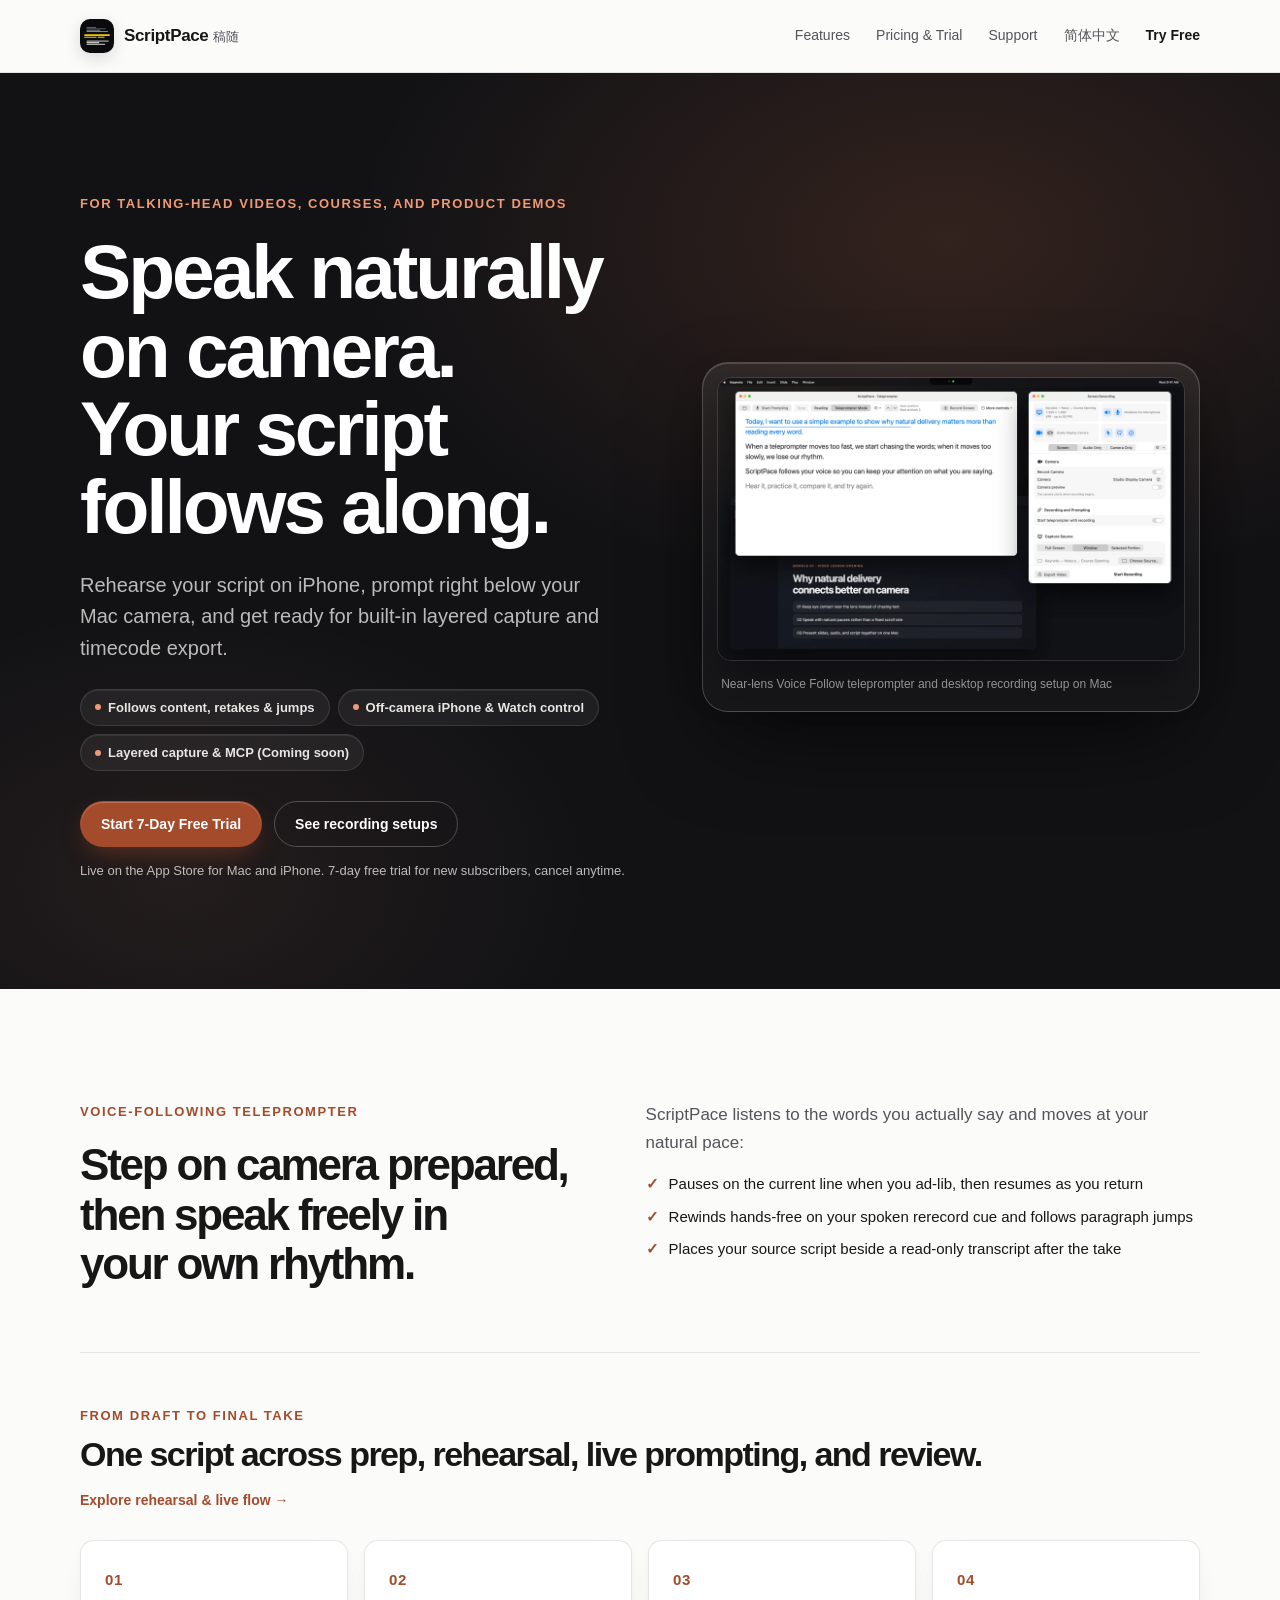
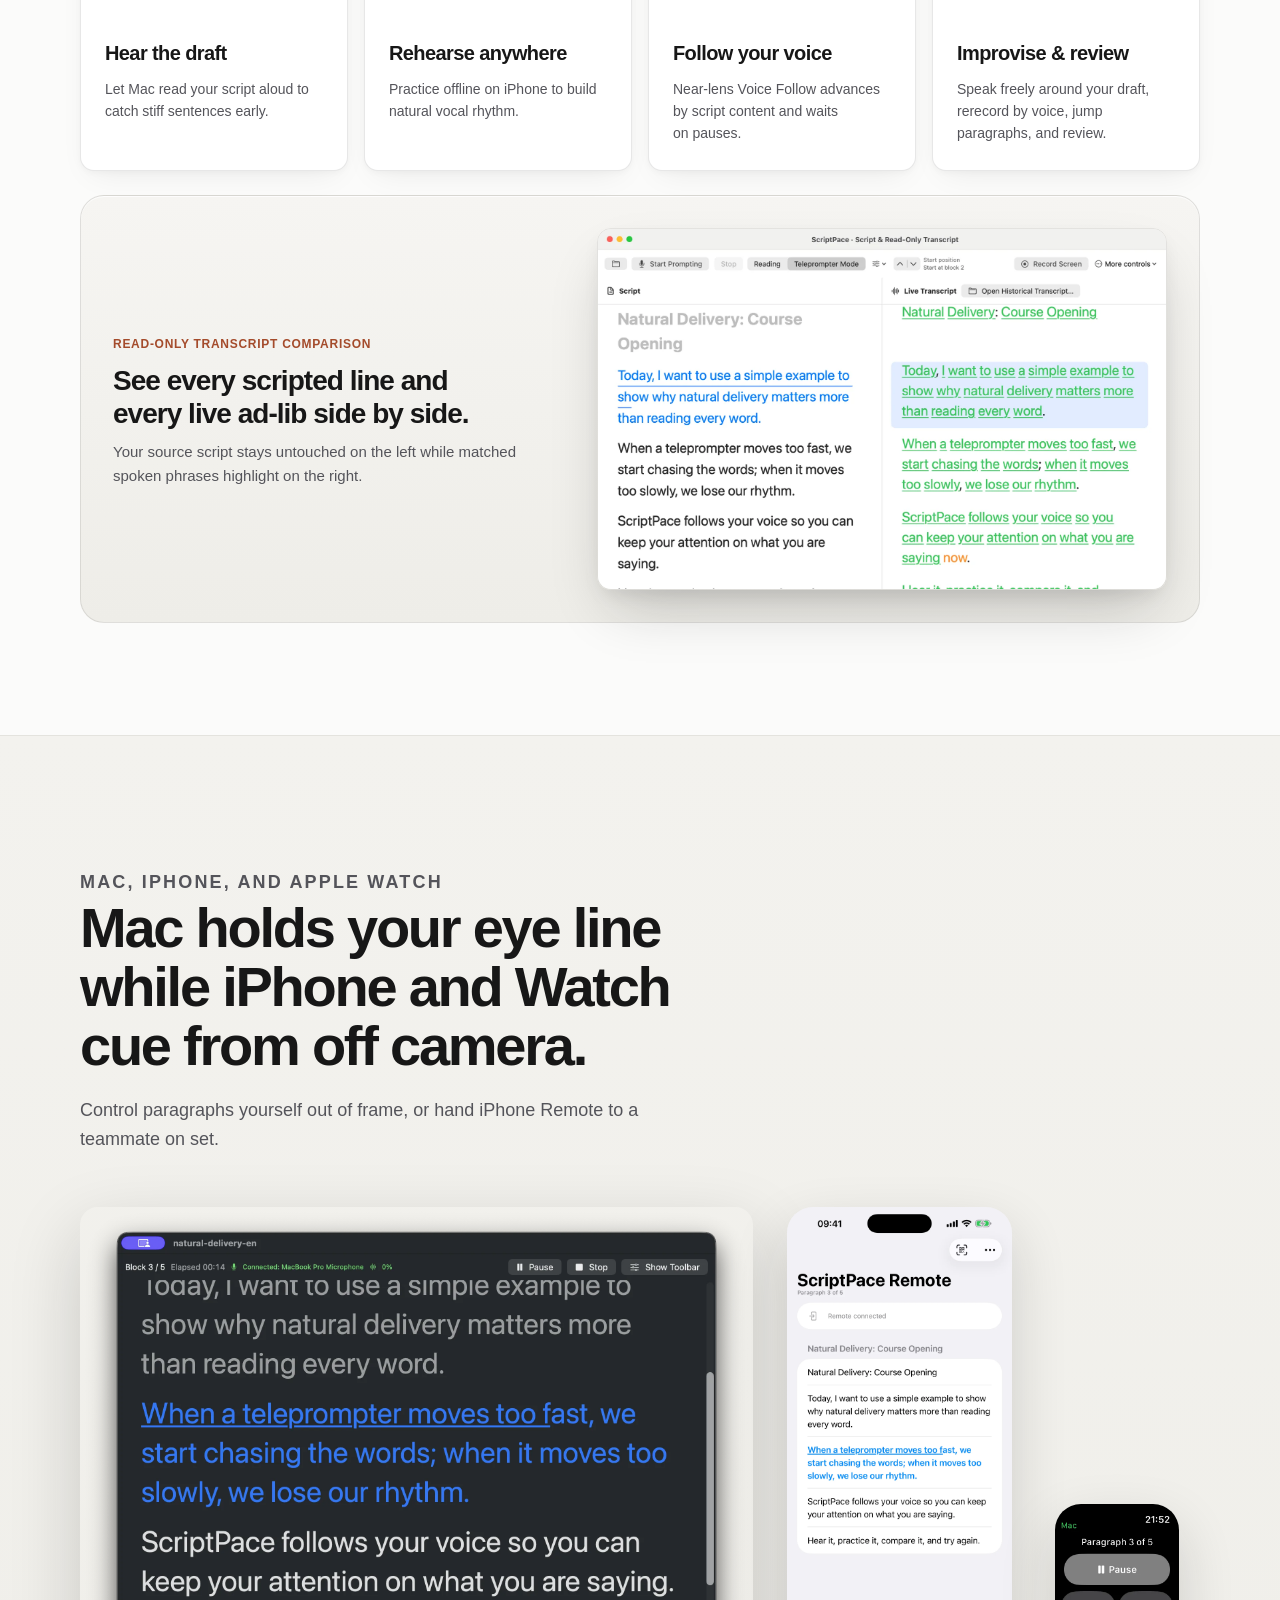
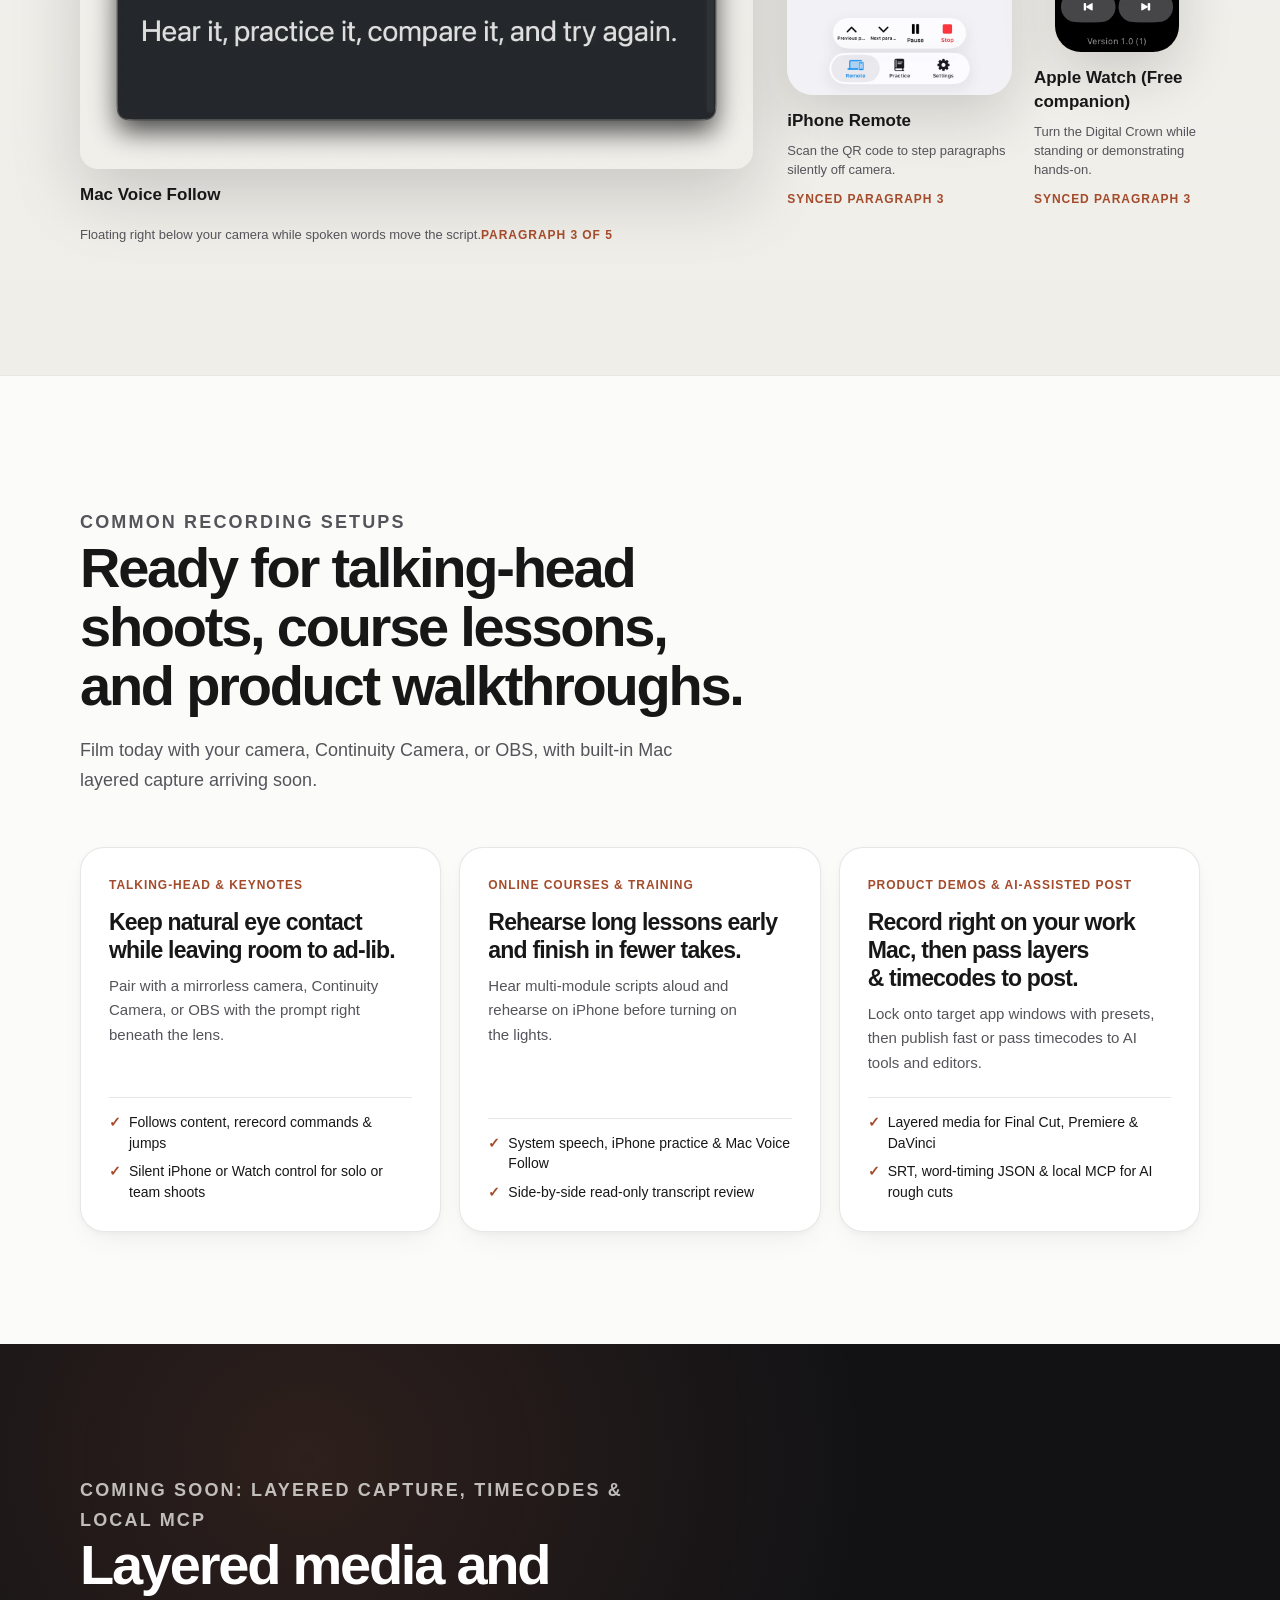
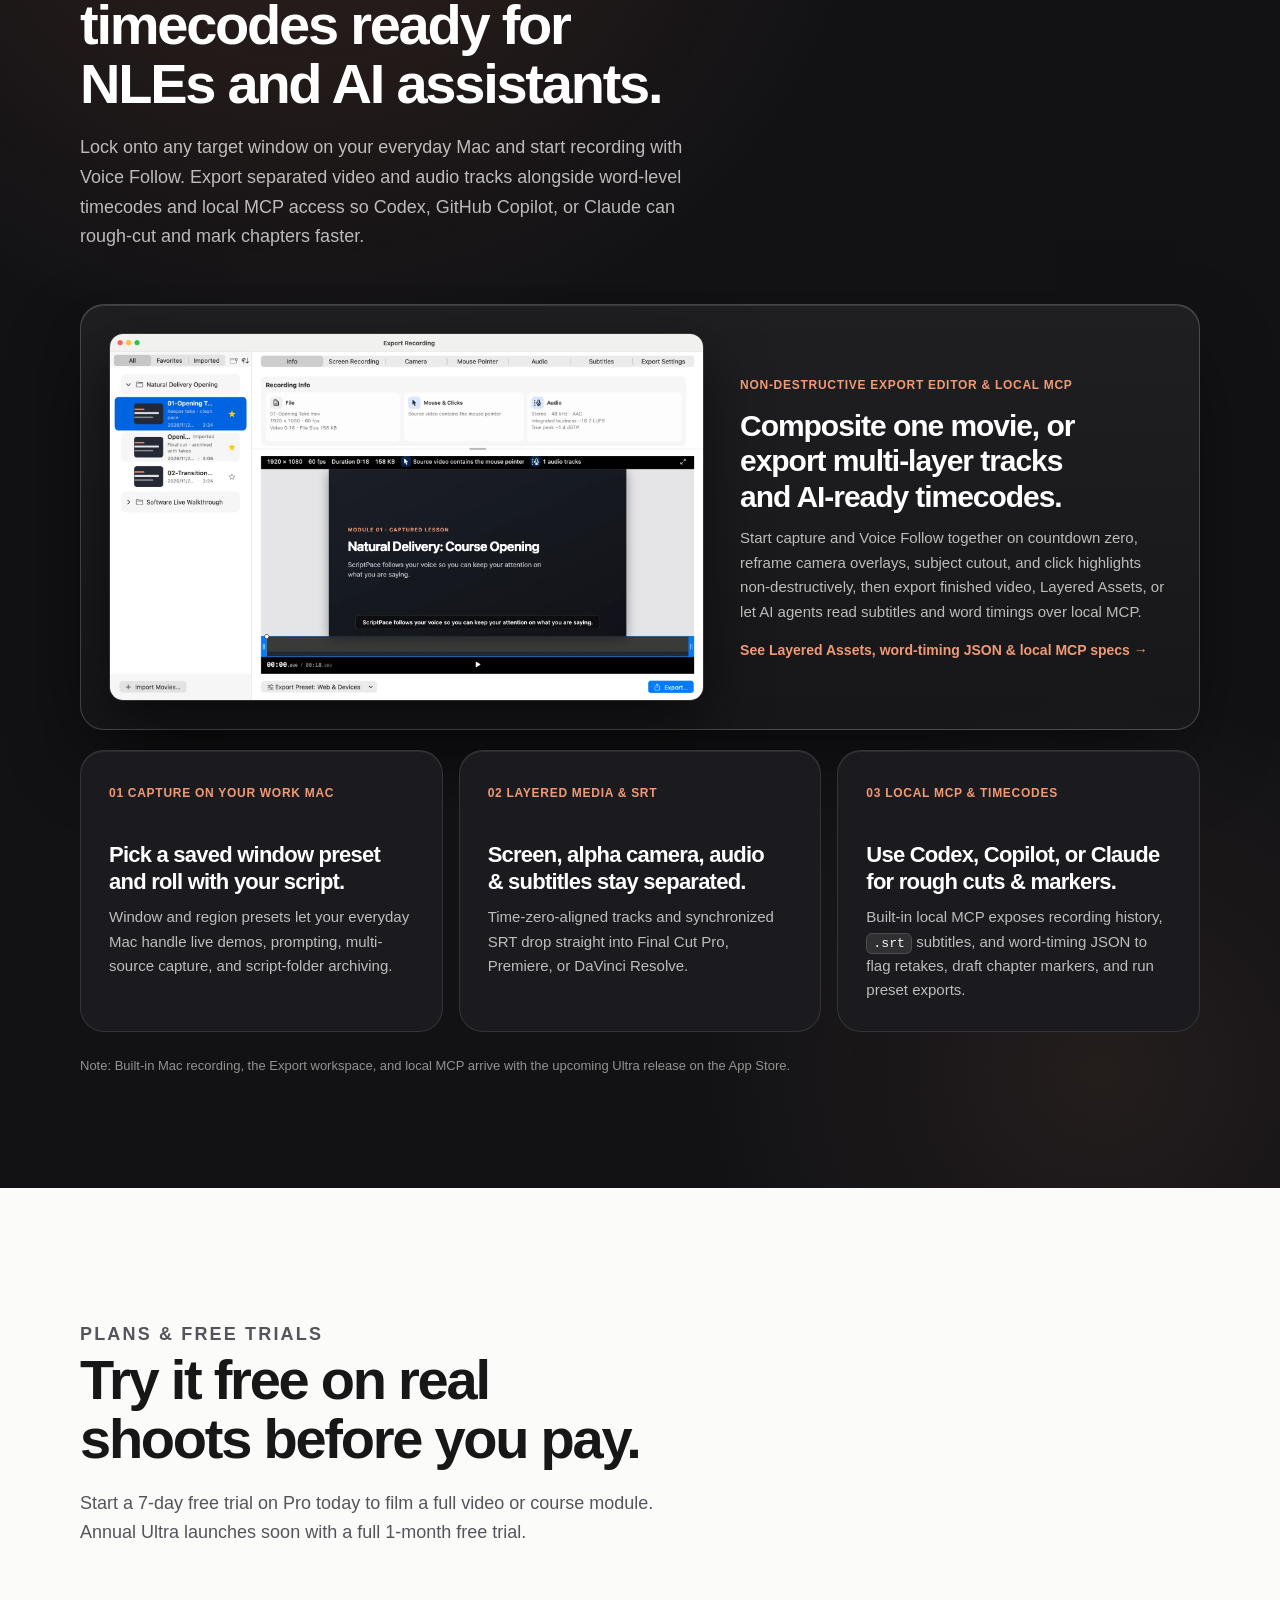
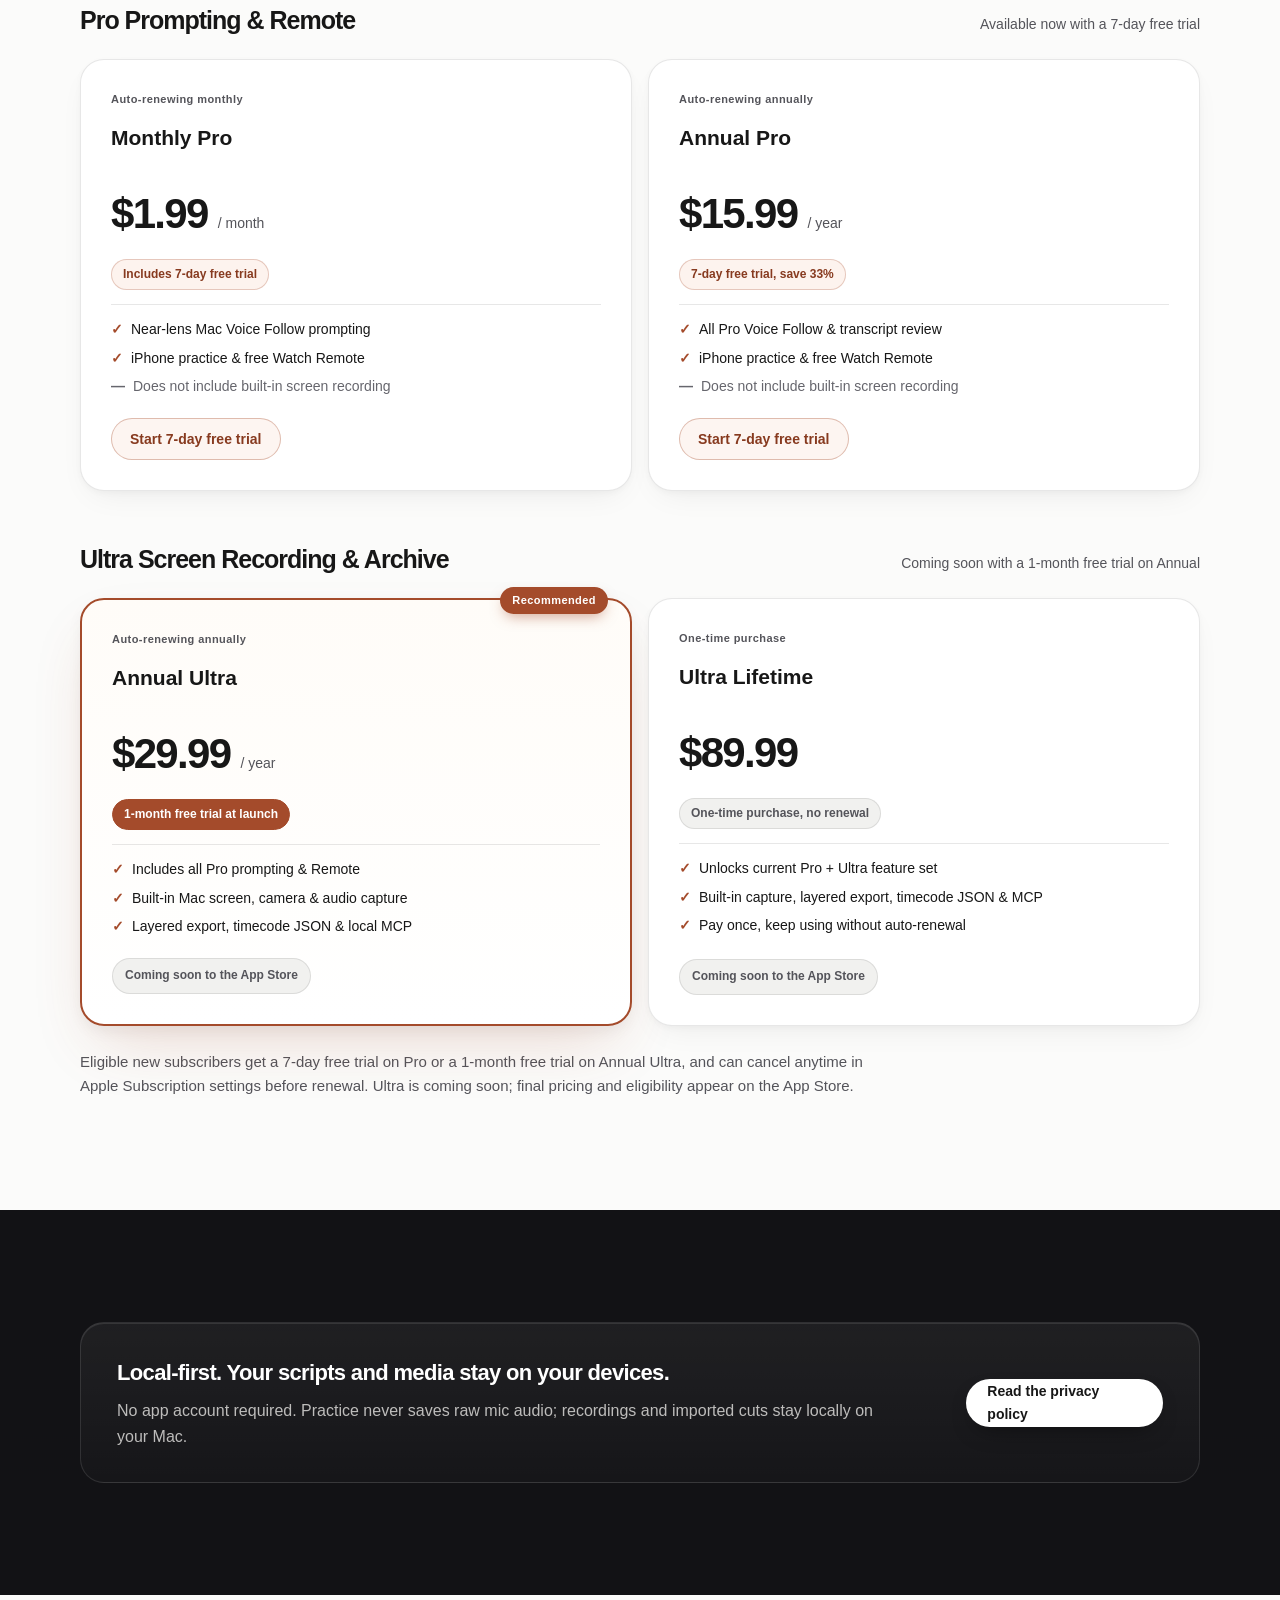
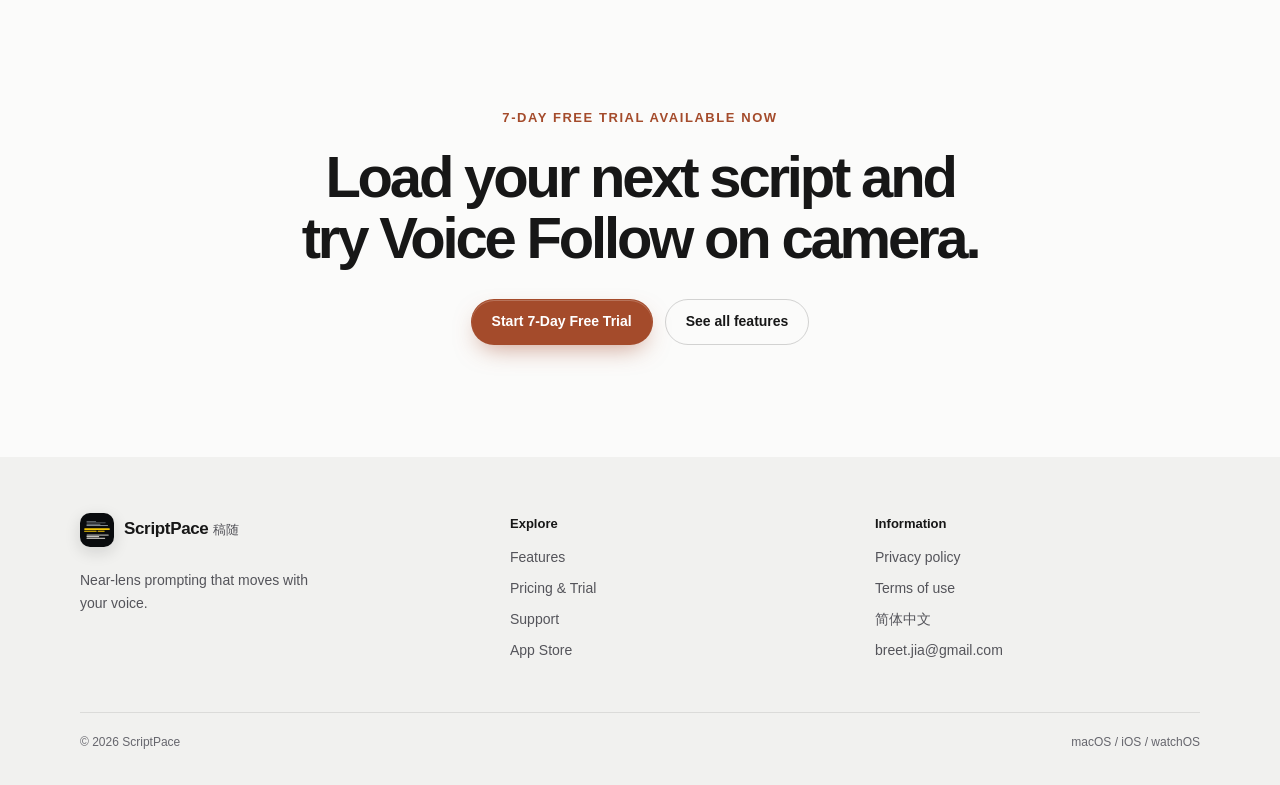
==== commit 6e07d6b5: "Humanize bilingual copy, add MCP/timecode workflow, and spotlight free trials - Replace middle-dot p" ====
--- a/index.html
+++ b/index.html
@@ -4,17 +4,17 @@
     <meta charset="utf-8">
     <meta name="viewport" content="width=device-width, initial-scale=1">
     <meta name="robots" content="index,follow">
-    <title>ScriptPace · 稿随 — Voice-Following Mac Teleprompter for Video &amp; Course Recording</title>
-    <meta name="description" content="ScriptPace (稿随) is a local-first voice-following teleprompter for Mac, iPhone, and Apple Watch—built for talking-head videos, online courses, and Mac walkthroughs.">
+    <title>ScriptPace (稿随) — Voice-Following Mac Teleprompter for Video &amp; Course Recording</title>
+    <meta name="description" content="ScriptPace (稿随) is a local-first voice-following teleprompter for Mac, iPhone, and Apple Watch, with a 7-day free trial for talking-head videos, online courses, and Mac walkthroughs.">
     <link rel="canonical" href="https://scriptpace.github.io/">
     <link rel="alternate" hreflang="zh-Hans" href="https://scriptpace.github.io/zh-hans/">
     <link rel="alternate" hreflang="en" href="https://scriptpace.github.io/en/">
     <link rel="alternate" hreflang="x-default" href="https://scriptpace.github.io/">
-    <meta property="og:title" content="ScriptPace · 稿随 — Voice-Following Mac Teleprompter">
-    <meta property="og:description" content="Deliver naturally on camera with a voice-following Mac teleprompter, iPhone &amp; Apple Watch Remote, and upcoming Mac screen recording.">
+    <meta property="og:title" content="ScriptPace (稿随) — Voice-Following Mac Teleprompter">
+    <meta property="og:description" content="Speak naturally on camera with a voice-following Mac teleprompter, iPhone &amp; Apple Watch Remote, a 7-day free trial, and upcoming Mac screen recording.">
     <meta property="og:type" content="website">
     <meta property="og:url" content="https://scriptpace.github.io/">
-    <meta property="og:site_name" content="ScriptPace · 稿随">
+    <meta property="og:site_name" content="ScriptPace 稿随">
     <meta property="og:locale" content="en_US">
     <meta property="og:locale:alternate" content="zh_CN">
     <meta property="og:image" content="https://scriptpace.github.io/assets/og/en/social-card.png">
@@ -22,8 +22,8 @@
     <meta property="og:image:height" content="630">
     <meta property="og:image:alt" content="ScriptPace Mac voice-following teleprompter and screen recording workflow preview">
     <meta name="twitter:card" content="summary_large_image">
-    <meta name="twitter:title" content="ScriptPace · 稿随 — Voice-Following Mac Teleprompter">
-    <meta name="twitter:description" content="Deliver naturally on camera with Voice Follow on Mac, iPhone &amp; Watch Remote, and upcoming Mac screen recording.">
+    <meta name="twitter:title" content="ScriptPace (稿随) — Voice-Following Mac Teleprompter">
+    <meta name="twitter:description" content="Speak naturally on camera with Voice Follow on Mac, iPhone &amp; Watch Remote, a 7-day free trial, and upcoming Mac screen recording.">
     <meta name="twitter:image" content="https://scriptpace.github.io/assets/og/en/social-card.png">
     <link rel="stylesheet" href="assets/css/site.css">
     <link rel="icon" type="image/png" href="assets/brand/scriptpace-app-icon.png">
@@ -31,21 +31,21 @@
   <body data-root-page>
     <a class="skip-link" href="#main-content">Skip to content</a>
     <main id="main-content" class="root-choice">
-      <img class="root-choice__icon" src="assets/brand/scriptpace-app-icon.png" alt="ScriptPace · 稿随 app icon" width="82" height="82">
-      <p class="eyebrow">ScriptPace · 稿随 · Video-Recording Workflow</p>
-      <h1>Deliver naturally on camera.<br>直视镜头，自然发挥。</h1>
-      <p class="root-choice__lead">From script rehearsal to live Voice Follow—plus planned presets that turn one everyday Mac into prompter, recorder, and layered post suite.<br><span lang="zh-Hans">围绕脚本打通排练与贴镜头语音跟读；计划接入内置预置与分层录屏，兼顾单人成片与团队后期。</span></p>
+      <img class="root-choice__icon" src="assets/brand/scriptpace-app-icon.png" alt="ScriptPace 稿随 app icon" width="82" height="82">
+      <p class="eyebrow">ScriptPace / 稿随</p>
+      <h1>Speak naturally on camera.<br>直视镜头，自然发挥。</h1>
+      <p class="root-choice__lead">Rehearse on iPhone, prompt near your Mac lens with a 7-day free trial, and prepare for built-in layered capture and timecodes.<br><span lang="zh-Hans">iPhone 排练顺稿，Mac 贴镜头语音跟随（现享 7 天免费试用），内置分层录屏与时间码即将推出。</span></p>
       <div class="root-choice__actions">
         <a class="button button--primary" href="zh-hans/" lang="zh-Hans">简体中文官网</a>
         <a class="button button--secondary" href="en/">Explore in English</a>
       </div>
       <nav class="root-links" aria-label="Localized site sections">
         <a href="zh-hans/features.html" lang="zh-Hans">中文功能介绍</a>
-        <a href="zh-hans/#plans" lang="zh-Hans">方案与价格</a>
+        <a href="zh-hans/#plans" lang="zh-Hans">价格与免费试用</a>
         <a href="zh-hans/support.html" lang="zh-Hans">中文使用支持</a>
         <a href="zh-hans/privacy.html" lang="zh-Hans">隐私政策</a>
         <a href="en/features.html">Features</a>
-        <a href="en/#plans">Pricing</a>
+        <a href="en/#plans">Pricing &amp; Trial</a>
         <a href="en/support.html">Support</a>
         <a href="en/privacy.html">Privacy Policy</a>
       </nav>
--- a/assets/css/site.css
+++ b/assets/css/site.css
@@ -1,5 +1,12 @@
 :root {
   --ink: #171717;
+  --studio: #121215;
+  --studio-elevated: #1b1b1f;
+  --studio-line: rgba(255, 255, 255, 0.11);
+  --studio-line-strong: rgba(255, 255, 255, 0.2);
+  --ink-on-dark: #f7f6f3;
+  --muted-on-dark: rgba(247, 246, 243, 0.74);
+  --soft-on-dark: rgba(247, 246, 243, 0.56);
   --muted: #54545a;
   --soft-muted: #66666d;
   --paper: #fbfbfa;
@@ -8,13 +15,17 @@
   --accent: #a44b2b;
   --accent-dark: #873a1f;
   --accent-on-dark: #f09a75;
-  --line: rgba(23, 23, 23, 0.11);
+  --line: rgba(23, 23, 23, 0.1);
+  --line-strong: rgba(23, 23, 23, 0.18);
   --white: #ffffff;
   --content: 1120px;
   --narrow: 760px;
   --radius: 24px;
   --radius-small: 14px;
-  --shadow: 0 20px 70px rgba(23, 23, 23, 0.09);
+  --shadow: 0 24px 64px -16px rgba(23, 23, 23, 0.12), 0 4px 14px -2px rgba(23, 23, 23, 0.05);
+  --shadow-card: 0 12px 32px -12px rgba(23, 23, 23, 0.08), 0 2px 6px rgba(23, 23, 23, 0.03);
+  --shadow-device: 0 28px 56px -16px rgba(23, 23, 23, 0.24), 0 8px 20px -6px rgba(23, 23, 23, 0.1);
+  --ease-out-expo: cubic-bezier(0.16, 1, 0.3, 1);
   --font: -apple-system, BlinkMacSystemFont, "SF Pro Display", "SF Pro Text", "Helvetica Neue", Arial, sans-serif;
   --font-cjk: -apple-system, BlinkMacSystemFont, "SF Pro Display", "PingFang SC", "Hiragino Sans GB", "Microsoft YaHei", sans-serif;
 }
@@ -31,6 +42,25 @@
   font-size: 16px;
   line-height: 1.65;
   text-rendering: optimizeLegibility;
+  -webkit-font-smoothing: antialiased;
+}
+
+h1, h2, h3 { text-wrap: balance; }
+p { text-wrap: pretty; }
+
+code {
+  padding: 2px 6px;
+  border-radius: 6px;
+  background: rgba(23, 23, 23, 0.06);
+  border: 1px solid rgba(23, 23, 23, 0.08);
+  font-family: ui-monospace, SFMono-Regular, "SF Mono", Menlo, Monaco, Consolas, monospace;
+  font-size: 0.88em;
+}
+
+.section--dark code {
+  background: rgba(255, 255, 255, 0.09);
+  border-color: rgba(255, 255, 255, 0.14);
+  color: var(--ink-on-dark);
 }
 
 body[data-locale="en"] { font-family: var(--font); }
@@ -77,9 +107,16 @@
   position: sticky;
   z-index: 10;
   top: 0;
-  background: color-mix(in srgb, var(--paper) 88%, transparent);
+  background: color-mix(in srgb, var(--paper) 86%, transparent);
   border-bottom: 1px solid var(--line);
-  backdrop-filter: blur(18px);
+  backdrop-filter: blur(20px) saturate(140%);
+  transition: background 240ms var(--ease-out-expo), box-shadow 240ms var(--ease-out-expo), border-color 240ms var(--ease-out-expo);
+}
+
+.site-header.is-scrolled {
+  background: color-mix(in srgb, var(--paper) 94%, transparent);
+  border-bottom-color: rgba(23, 23, 23, 0.13);
+  box-shadow: 0 8px 28px -12px rgba(23, 23, 23, 0.12);
 }
 
 section[id],
@@ -143,10 +180,14 @@
 .mobile-menu { display: none; }
 
 .hero {
-  padding: 120px 0 104px;
+  position: relative;
+  padding: 120px 0 108px;
   overflow: hidden;
-  background: var(--ink);
-  color: var(--white);
+  background:
+    radial-gradient(ellipse 72% 62% at 74% 18%, rgba(214, 114, 72, 0.17), transparent 64%),
+    radial-gradient(ellipse 52% 48% at 14% 88%, rgba(240, 154, 117, 0.08), transparent 62%),
+    var(--studio);
+  color: var(--ink-on-dark);
 }
 
 .hero__grid {
@@ -173,31 +214,32 @@
 .hero h1 {
   max-width: 680px;
   margin: 0;
-  font-size: clamp(46px, 6vw, 82px);
+  color: var(--white);
+  font-size: clamp(46px, 6vw, 80px);
   font-weight: 650;
-  letter-spacing: -0.065em;
-  line-height: 0.98;
+  letter-spacing: -0.04em;
+  line-height: 1.02;
 }
 
 body[data-locale="zh-Hans"] .hero h1 {
   font-size: clamp(38px, 4.6vw, 62px);
-  letter-spacing: -0.04em;
-  line-height: 1.1;
+  letter-spacing: -0.035em;
+  line-height: 1.12;
 }
 
 .hero__lead {
   max-width: 540px;
   margin: 24px 0 0;
-  color: rgba(255, 255, 255, 0.76);
+  color: var(--muted-on-dark);
   font-size: clamp(17px, 1.85vw, 20px);
-  line-height: 1.55;
+  line-height: 1.58;
 }
 
 .hero__chips {
   display: flex;
   flex-wrap: wrap;
   gap: 8px;
-  margin: 22px 0 0;
+  margin: 24px 0 0;
   padding: 0;
   list-style: none;
 }
@@ -206,11 +248,12 @@
   display: inline-flex;
   align-items: center;
   gap: 7px;
-  padding: 6px 13px;
-  background: rgba(255, 255, 255, 0.07);
-  border: 1px solid rgba(255, 255, 255, 0.14);
+  padding: 7px 14px;
+  background: rgba(255, 255, 255, 0.06);
+  border: 1px solid var(--studio-line);
   border-radius: 999px;
-  color: rgba(255, 255, 255, 0.88);
+  box-shadow: inset 0 1px 0 rgba(255, 255, 255, 0.08);
+  color: rgba(247, 246, 243, 0.92);
   font-size: 13px;
   font-weight: 550;
 }
@@ -224,66 +267,123 @@
   background: var(--accent-on-dark);
 }
 
-.hero__actions { display: flex; flex-wrap: wrap; gap: 12px; margin-top: 28px; }
+.hero__actions { display: flex; flex-wrap: wrap; gap: 12px; margin-top: 30px; }
+.hero__trial-note { margin: 14px 0 0; color: var(--muted-on-dark); font-size: 13px; line-height: 1.5; }
 
 .button {
   display: inline-flex;
   min-height: 46px;
   align-items: center;
   justify-content: center;
-  padding: 0 18px;
+  padding: 0 20px;
   border: 1px solid transparent;
   border-radius: 999px;
   font-size: 14px;
   font-weight: 700;
   text-decoration: none;
-  transition: transform 180ms ease, background 180ms ease, color 180ms ease, border-color 180ms ease;
+  transition: transform 220ms var(--ease-out-expo), background 200ms ease, color 200ms ease, border-color 200ms ease, box-shadow 220ms var(--ease-out-expo);
 }
 
 .button:hover { transform: translateY(-2px); }
-.button--primary { color: var(--white); background: var(--accent); }
-.button--primary:hover { background: var(--accent-dark); }
-.button--light { color: var(--ink); background: var(--white); }
-.button--light:hover { background: #f0f0ed; }
-.button--secondary { color: var(--ink); background: transparent; border-color: var(--line); }
+.button--primary {
+  color: var(--white);
+  background: var(--accent);
+  box-shadow: 0 10px 24px -8px rgba(164, 75, 43, 0.55), inset 0 1px 0 rgba(255, 255, 255, 0.22);
+}
+.button--primary:hover {
+  background: var(--accent-dark);
+  box-shadow: 0 14px 28px -8px rgba(164, 75, 43, 0.62), inset 0 1px 0 rgba(255, 255, 255, 0.22);
+}
+.button--light {
+  color: var(--ink);
+  background: var(--white);
+  box-shadow: 0 10px 24px -10px rgba(0, 0, 0, 0.45);
+}
+.button--light:hover { background: #f2f1ed; }
+.button--secondary { color: var(--ink); background: transparent; border-color: var(--line-strong); }
+.button--secondary:hover { border-color: rgba(23, 23, 23, 0.34); background: rgba(23, 23, 23, 0.03); }
 .hero .button--secondary { color: var(--white); border-color: rgba(255, 255, 255, 0.24); }
-.hero .button--secondary:hover { background: rgba(255, 255, 255, 0.1); }
+.hero .button--secondary:hover { background: rgba(255, 255, 255, 0.1); border-color: rgba(255, 255, 255, 0.38); }
 
 .hero__visual { position: relative; min-height: 360px; }
-.hero__visual--product { display: grid; min-height: 0; align-content: center; gap: 12px; margin: 0; }
-.hero__product-image { width: 100%; height: auto; border: 1px solid rgba(255, 255, 255, 0.16); border-radius: 18px; box-shadow: 0 30px 80px rgba(0, 0, 0, 0.38); }
-.hero__product-caption { margin: 0; color: rgba(255, 255, 255, 0.68); font-size: 12px; }
+.hero__visual--product {
+  display: grid;
+  min-height: 0;
+  align-content: center;
+  gap: 14px;
+  margin: 0;
+  padding: 14px;
+  background: linear-gradient(180deg, rgba(255, 255, 255, 0.07) 0%, rgba(255, 255, 255, 0.025) 100%);
+  border: 1px solid var(--studio-line-strong);
+  border-radius: 26px;
+  box-shadow: 0 36px 90px -20px rgba(0, 0, 0, 0.65), inset 0 1px 0 rgba(255, 255, 255, 0.16);
+}
+.hero__product-image {
+  width: 100%;
+  height: auto;
+  border: 1px solid rgba(255, 255, 255, 0.1);
+  border-radius: 14px;
+  box-shadow: 0 18px 44px rgba(0, 0, 0, 0.4);
+}
+.hero__product-caption { margin: 0 4px 2px; color: var(--soft-on-dark); font-size: 12px; }
 .release-pill { display: inline-flex; align-items: center; gap: 8px; margin: 20px 0 0; padding: 6px 12px; color: rgba(255, 255, 255, 0.72); background: rgba(255, 255, 255, 0.06); border: 1px solid rgba(255, 255, 255, 0.12); border-radius: 999px; font-size: 12px; font-weight: 500; }
 .release-pill > span { width: 6px; height: 6px; flex: 0 0 6px; background: rgba(255, 255, 255, 0.45); border-radius: 50%; }
 .release-pill--light { margin: 0; color: var(--soft-muted); background: transparent; border-color: var(--line); }
 .release-pill--light > span { background: var(--soft-muted); }
 
 .scenario-grid { display: grid; grid-template-columns: repeat(3, minmax(0, 1fr)); gap: 18px; }
-.scenario-card { display: flex; flex-direction: column; justify-content: space-between; gap: 22px; padding: 28px; background: var(--white); border: 1px solid var(--line); border-radius: var(--radius); }
+.scenario-card {
+  display: flex;
+  flex-direction: column;
+  justify-content: space-between;
+  gap: 22px;
+  padding: 28px;
+  background: var(--white);
+  border: 1px solid var(--line);
+  border-radius: var(--radius);
+  box-shadow: var(--shadow-card);
+  transition: transform 280ms var(--ease-out-expo), border-color 220ms ease, box-shadow 280ms var(--ease-out-expo);
+}
+.scenario-card:hover {
+  transform: translateY(-3px);
+  border-color: var(--line-strong);
+  box-shadow: var(--shadow);
+}
 .scenario-card__meta { display: flex; flex-wrap: wrap; align-items: center; justify-content: space-between; gap: 8px; margin-bottom: 12px; }
-.scenario-card__tag { color: var(--accent); font-size: 12px; font-weight: 750; letter-spacing: 0.08em; text-transform: uppercase; }
+.scenario-card__tag { color: var(--accent); font-size: 12px; font-weight: 750; letter-spacing: 0.08em; text-transform: uppercase; font-variant-numeric: tabular-nums; }
 .scenario-card__badge { display: inline-flex; align-items: center; padding: 3px 9px; border-radius: 999px; background: var(--surface); color: var(--soft-muted); font-size: 11px; font-weight: 500; }
 .scenario-card__badge--soon { background: var(--surface); color: var(--soft-muted); border: 1px solid var(--line); }
-.scenario-card h3 { margin: 0 0 10px; font-size: 23px; letter-spacing: -0.04em; line-height: 1.2; }
+.scenario-card h3 { margin: 0 0 10px; font-size: 23px; letter-spacing: -0.035em; line-height: 1.22; }
 .scenario-card p { margin: 0; color: var(--muted); font-size: 15px; line-height: 1.62; }
 .scenario-card__points { display: grid; gap: 8px; margin: 0; padding: 14px 0 0; border-top: 1px solid var(--line); list-style: none; color: var(--ink); font-size: 14px; line-height: 1.48; }
 .scenario-card__points li { display: flex; align-items: baseline; gap: 8px; }
 .scenario-card__points li::before { content: "✓"; flex: 0 0 auto; color: var(--accent); font-weight: 700; }
 
 .recording-showcase { display: grid; grid-template-columns: repeat(2, minmax(0, 1fr)); gap: 24px; margin-bottom: 24px; }
-.recording-feature { display: grid; grid-template-columns: minmax(0, 1.16fr) minmax(0, 0.84fr); gap: 36px; align-items: center; padding: 28px; margin-bottom: 24px; background: var(--white); border: 1px solid var(--line); border-radius: var(--radius); }
+.recording-feature {
+  display: grid;
+  grid-template-columns: minmax(0, 1.16fr) minmax(0, 0.84fr);
+  gap: 36px;
+  align-items: center;
+  padding: 28px;
+  margin-bottom: 20px;
+  background: var(--white);
+  border: 1px solid var(--line);
+  border-radius: var(--radius);
+  box-shadow: var(--shadow-card);
+}
 .recording-feature figure { margin: 0; }
-.recording-feature img { width: 100%; height: auto; border-radius: 14px; box-shadow: 0 18px 46px rgba(23, 23, 23, 0.14); }
-.recording-feature h3 { margin: 8px 0 12px; font-size: clamp(23px, 2.8vw, 30px); letter-spacing: -0.04em; line-height: 1.16; }
-.recording-feature p { margin: 0; color: var(--muted); font-size: 15px; line-height: 1.62; }
-.recording-feature p + p { margin-top: 12px; }
+.recording-feature img { width: 100%; height: auto; border-radius: 14px; box-shadow: var(--shadow-device); }
+.recording-feature h3 { margin: 10px 0 12px; font-size: clamp(23px, 2.8vw, 30px); letter-spacing: -0.035em; line-height: 1.18; }
+.recording-feature p { margin: 0; color: var(--muted); font-size: 15px; line-height: 1.64; }
+.recording-feature p + p { margin-top: 14px; }
 .recording-feature__list { display: grid; gap: 8px; margin: 14px 0 16px; padding: 0; list-style: none; color: var(--ink); font-size: 14px; line-height: 1.5; }
 .recording-feature__list li { display: flex; align-items: baseline; gap: 8px; }
 .recording-feature__list li::before { content: "✓"; flex: 0 0 auto; color: var(--accent); font-weight: 700; }
 .recording-panel-card { display: flex; flex-direction: column; gap: 18px; padding: 24px; background: var(--white); border: 1px solid var(--line); border-radius: var(--radius); }
 .recording-panel-card figure { margin: 0; }
 .recording-panel-card img { width: 100%; height: auto; border-radius: 14px; box-shadow: 0 16px 42px rgba(23, 23, 23, 0.14); }
-.recording-panel-card h3 { margin: 6px 0 8px; font-size: 23px; letter-spacing: -0.04em; }
+.recording-panel-card h3 { margin: 6px 0 8px; font-size: 23px; letter-spacing: -0.035em; }
 .recording-panel-card p { margin: 0; color: var(--muted); font-size: 15px; line-height: 1.6; }
 
 .stage-nav { display: flex; flex-wrap: wrap; gap: 10px; margin-top: 28px; }
@@ -297,21 +397,22 @@
   background: var(--white);
   border: 1px solid var(--line);
   border-radius: 999px;
+  box-shadow: 0 2px 6px rgba(23, 23, 23, 0.04);
   font-size: 14px;
   font-weight: 600;
   text-decoration: none;
-  transition: transform 180ms ease, border-color 180ms ease, box-shadow 180ms ease;
-}
-.stage-nav__pill span { color: var(--accent); font-size: 12px; font-weight: 750; letter-spacing: 0.04em; }
+  transition: transform 200ms var(--ease-out-expo), border-color 180ms ease, box-shadow 200ms var(--ease-out-expo);
+}
+.stage-nav__pill span { color: var(--accent); font-size: 12px; font-weight: 750; letter-spacing: 0.04em; font-variant-numeric: tabular-nums; }
 .stage-nav__pill:hover {
   transform: translateY(-1px);
   border-color: rgba(164, 75, 43, 0.42);
-  box-shadow: 0 8px 20px rgba(23, 23, 23, 0.06);
+  box-shadow: 0 10px 22px -8px rgba(23, 23, 23, 0.14);
 }
 
 .stage-header { margin: 0 0 36px; padding-bottom: 18px; border-bottom: 1px solid var(--line); }
 .stage-header + .feature-list { margin-bottom: 92px; }
-.stage-header h2 { margin: 6px 0 10px; font-size: clamp(28px, 4vw, 44px); letter-spacing: -0.05em; }
+.stage-header h2 { margin: 6px 0 10px; font-size: clamp(28px, 4vw, 44px); letter-spacing: -0.04em; }
 .stage-header p { max-width: 680px; margin: 0; color: var(--muted); font-size: 17px; }
 
 .root-links { display: flex; flex-wrap: wrap; justify-content: center; gap: 18px; margin-top: 28px; color: var(--muted); font-size: 14px; }
@@ -319,21 +420,69 @@
 .root-links a:hover { color: var(--ink); }
 
 .recording-grid { display: grid; grid-template-columns: repeat(3, minmax(0, 1fr)); gap: 16px; }
-.recording-card { min-height: 220px; padding: 28px; background: var(--white); border: 1px solid var(--line); border-radius: var(--radius); }
-.recording-card__index { color: var(--accent); font-size: 12px; font-weight: 750; letter-spacing: 0.06em; text-transform: uppercase; }
+.recording-card {
+  min-height: 220px;
+  padding: 28px;
+  background: var(--white);
+  border: 1px solid var(--line);
+  border-radius: var(--radius);
+  transition: transform 260ms var(--ease-out-expo), border-color 220ms ease, box-shadow 260ms var(--ease-out-expo);
+}
+.recording-card__index { color: var(--accent); font-size: 12px; font-weight: 750; letter-spacing: 0.06em; text-transform: uppercase; font-variant-numeric: tabular-nums; }
 .price-card__status { color: var(--soft-muted); font-size: 12px; font-weight: 600; letter-spacing: 0.04em; }
-.recording-card h3 { margin: 36px 0 10px; font-size: 22px; letter-spacing: -0.04em; }
-.recording-card p { margin: 0; color: var(--muted); font-size: 15px; line-height: 1.6; }
-.release-note { margin: 22px 0 0; padding: 0; color: var(--soft-muted); background: transparent; border: 0; font-size: 13px; line-height: 1.6; }
+.recording-card h3 { margin: 36px 0 10px; font-size: 22px; letter-spacing: -0.035em; line-height: 1.22; }
+.recording-card p { margin: 0; color: var(--muted); font-size: 15px; line-height: 1.62; }
+.release-note { margin: 24px 0 0; padding: 0; color: var(--soft-muted); background: transparent; border: 0; font-size: 13px; line-height: 1.6; }
 .release-note strong { color: var(--muted); font-weight: 600; }
 
-.section { padding: 108px 0; }
-.section--soft { background: var(--surface); }
-.section--dark { color: var(--white); background: var(--ink); }
-.section__heading { max-width: 720px; margin-bottom: 48px; }
-.section__heading h2 { margin: 0; font-size: clamp(34px, 5vw, 58px); font-weight: 650; letter-spacing: -0.055em; line-height: 1.03; }
+.section { padding: 112px 0; }
+.section--soft {
+  background: linear-gradient(180deg, #f3f2ee 0%, #efeee9 100%);
+  border-top: 1px solid rgba(23, 23, 23, 0.05);
+  border-bottom: 1px solid rgba(23, 23, 23, 0.05);
+}
+.section--dark { color: var(--ink-on-dark); background: var(--studio); }
+.section--studio {
+  position: relative;
+  overflow: hidden;
+  background:
+    radial-gradient(ellipse 68% 54% at 24% 8%, rgba(214, 114, 72, 0.14), transparent 64%),
+    radial-gradient(ellipse 52% 44% at 86% 92%, rgba(240, 154, 117, 0.08), transparent 60%),
+    var(--studio);
+}
+.section--dark .recording-feature {
+  background: linear-gradient(180deg, rgba(255, 255, 255, 0.055) 0%, rgba(255, 255, 255, 0.025) 100%);
+  border-color: var(--studio-line-strong);
+  box-shadow: 0 32px 80px -24px rgba(0, 0, 0, 0.65), inset 0 1px 0 rgba(255, 255, 255, 0.12);
+}
+.section--dark .recording-feature img {
+  border: 1px solid rgba(255, 255, 255, 0.1);
+  box-shadow: 0 24px 60px rgba(0, 0, 0, 0.55);
+}
+.section--dark .recording-feature h3,
+.section--dark .recording-card h3 { color: var(--white); }
+.section--dark .recording-feature p,
+.section--dark .recording-card p { color: var(--muted-on-dark); }
+.section--dark .recording-card {
+  background: var(--studio-elevated);
+  border-color: var(--studio-line);
+  box-shadow: inset 0 1px 0 rgba(255, 255, 255, 0.07);
+}
+.section--dark .recording-card:hover {
+  transform: translateY(-3px);
+  border-color: var(--studio-line-strong);
+  box-shadow: 0 20px 44px -18px rgba(0, 0, 0, 0.55), inset 0 1px 0 rgba(255, 255, 255, 0.12);
+}
+.section--dark .recording-card__index,
+.section--dark .text-link { color: var(--accent-on-dark); }
+.section--dark .text-link:hover { color: #f7b699; }
+.section--dark .release-note { color: var(--soft-on-dark); }
+
+.section__heading { max-width: 720px; margin-bottom: 52px; }
+.section__heading h2 { margin: 0; font-size: clamp(34px, 5vw, 56px); font-weight: 650; letter-spacing: -0.04em; line-height: 1.06; }
 .section__heading p { max-width: 620px; margin: 20px 0 0; color: var(--muted); font-size: 18px; }
-.section--dark .section__heading p { color: rgba(255, 255, 255, 0.62); }
+.section--dark .section__heading h2 { color: var(--white); }
+.section--dark .section__heading p { color: var(--muted-on-dark); }
 
 .story { display: grid; grid-template-columns: 0.95fr 1.05fr; gap: 64px; align-items: start; }
 .story__quote { margin: 0; font-size: clamp(28px, 4vw, 44px); font-weight: 650; letter-spacing: -0.05em; line-height: 1.12; }
@@ -351,34 +500,57 @@
 .text-link:hover { color: var(--accent-dark); text-decoration: underline; text-underline-offset: 3px; }
 
 .workflow-grid { display: grid; grid-template-columns: repeat(4, 1fr); gap: 16px; }
-.workflow-card { min-height: 220px; padding: 24px; background: var(--white); border: 1px solid var(--line); border-radius: var(--radius-small); }
-.workflow-card__number { color: var(--accent); font-size: 13px; font-weight: 700; }
-.workflow-card h3 { margin: 52px 0 8px; font-size: 20px; letter-spacing: -0.03em; }
-.workflow-card p { margin: 0; color: var(--muted); font-size: 14px; line-height: 1.55; }
+.workflow-card {
+  min-height: 220px;
+  padding: 26px 24px;
+  background: var(--white);
+  border: 1px solid var(--line);
+  border-radius: var(--radius-small);
+  box-shadow: var(--shadow-card);
+  transition: transform 260ms var(--ease-out-expo), border-color 220ms ease, box-shadow 260ms var(--ease-out-expo);
+}
+.workflow-card:hover {
+  transform: translateY(-3px);
+  border-color: var(--line-strong);
+  box-shadow: var(--shadow);
+}
+.workflow-card__number { color: var(--accent); font-size: 15px; font-weight: 750; letter-spacing: 0.04em; font-variant-numeric: tabular-nums; }
+.workflow-card h3 { margin: 44px 0 8px; font-size: 20px; letter-spacing: -0.03em; }
+.workflow-card p { margin: 0; color: var(--muted); font-size: 14px; line-height: 1.58; }
 
 .teleprompter-proof {
   display: grid;
   grid-template-columns: minmax(0, 0.88fr) minmax(0, 1.12fr);
   gap: 36px;
   align-items: center;
-  padding: 28px;
+  padding: 32px;
   margin-top: 24px;
-  background: var(--surface);
+  background: linear-gradient(180deg, #f6f5f2 0%, #eeede8 100%);
   border: 1px solid var(--line);
   border-radius: var(--radius);
-}
-.teleprompter-proof h3 { margin: 8px 0 10px; font-size: clamp(22px, 2.6vw, 28px); letter-spacing: -0.04em; line-height: 1.18; }
+  box-shadow: inset 0 1px 0 rgba(255, 255, 255, 0.85);
+}
+.teleprompter-proof h3 { margin: 8px 0 10px; font-size: clamp(22px, 2.6vw, 28px); letter-spacing: -0.035em; line-height: 1.18; }
 .teleprompter-proof p { margin: 0; color: var(--muted); font-size: 15px; line-height: 1.62; }
 .teleprompter-proof figure { margin: 0; }
-.teleprompter-proof img { width: 100%; height: auto; border-radius: 14px; box-shadow: 0 18px 46px rgba(23, 23, 23, 0.14); }
+.teleprompter-proof img { width: 100%; height: auto; border-radius: 14px; border: 1px solid rgba(23, 23, 23, 0.08); box-shadow: var(--shadow-device); }
 
 .feature-list { display: grid; gap: 110px; }
 .feature-row { display: grid; grid-template-columns: 1fr 1fr; gap: 72px; align-items: center; }
 .feature-row--ultra { padding: 32px; background: var(--surface); border: 1px solid var(--line); border-radius: var(--radius); }
 .feature-row:nth-child(even) .feature-row__visual { order: -1; }
-.feature-row__visual { padding: 22px; background: var(--surface); border-radius: var(--radius); box-shadow: var(--shadow); }
-.feature-row--ultra .feature-row__visual { background: var(--white); border: 1px solid var(--line); }
-.feature-row__visual img { width: 100%; border-radius: 12px; }
+.feature-row__visual {
+  padding: 24px;
+  background: linear-gradient(180deg, #f6f5f2 0%, #eae9e4 100%);
+  border: 1px solid rgba(23, 23, 23, 0.08);
+  border-radius: var(--radius);
+  box-shadow: var(--shadow), inset 0 1px 0 rgba(255, 255, 255, 0.9);
+}
+.feature-row--ultra .feature-row__visual {
+  background: linear-gradient(180deg, #ffffff 0%, #f5f4f0 100%);
+  border: 1px solid var(--line);
+}
+.feature-row__visual img { width: 100%; border-radius: 12px; box-shadow: var(--shadow-device); }
 .feature-row__visual--phone,
 .feature-row__visual--watch {
   padding: 36px 28px;
@@ -392,14 +564,14 @@
   max-width: 256px;
   margin: 0 auto;
   border-radius: 28px;
-  box-shadow: 0 22px 54px rgba(23, 23, 23, 0.18);
+  box-shadow: var(--shadow-device);
 }
 .feature-row__visual--watch img {
   width: 100%;
   max-width: 152px;
   margin: 0 auto;
   border-radius: 30px;
-  box-shadow: 0 18px 42px rgba(23, 23, 23, 0.2);
+  box-shadow: var(--shadow-device);
 }
 .feature-row h2 { margin: 0 0 16px; font-size: clamp(30px, 4vw, 48px); letter-spacing: -0.05em; line-height: 1.06; }
 .feature-row p { margin: 0; color: var(--muted); font-size: 17px; }
@@ -434,35 +606,136 @@
 .plan-group--future { padding: 28px; background: var(--surface); border: 1px solid var(--line); border-radius: var(--radius); }
 .plan-group--future .pricing-grid { max-width: none; }
 .price-card__status { margin: 0 0 12px !important; font-size: 11px !important; }
-.price-card { display: flex; flex-direction: column; position: relative; padding: 30px; background: var(--white); border: 1px solid var(--line); border-radius: var(--radius); }
-.price-card--featured { border: 2px solid var(--accent); box-shadow: var(--shadow); }
-.price-card__badge { position: absolute; top: -13px; right: 22px; padding: 4px 10px; color: var(--white); background: var(--accent); border-radius: 999px; font-size: 11px; font-weight: 700; }
+.price-card {
+  display: flex;
+  flex-direction: column;
+  position: relative;
+  padding: 30px;
+  background: var(--white);
+  border: 1px solid var(--line);
+  border-radius: var(--radius);
+  box-shadow: var(--shadow-card);
+  transition: transform 260ms var(--ease-out-expo), border-color 220ms ease, box-shadow 260ms var(--ease-out-expo);
+}
+.price-card:hover {
+  transform: translateY(-2px);
+  border-color: var(--line-strong);
+  box-shadow: var(--shadow);
+}
+.price-card--featured {
+  background: linear-gradient(180deg, #fffcf8 0%, #ffffff 100%);
+  border: 2px solid var(--accent);
+  box-shadow: 0 28px 64px -20px rgba(164, 75, 43, 0.22), 0 6px 18px -4px rgba(23, 23, 23, 0.08);
+}
+.price-card--featured:hover {
+  border-color: var(--accent-dark);
+  box-shadow: 0 32px 72px -20px rgba(164, 75, 43, 0.28), 0 8px 22px -4px rgba(23, 23, 23, 0.1);
+}
+.price-card__badge {
+  position: absolute;
+  top: -13px;
+  right: 22px;
+  padding: 4px 12px;
+  color: var(--white);
+  background: var(--accent);
+  border-radius: 999px;
+  box-shadow: 0 6px 14px -4px rgba(164, 75, 43, 0.5);
+  font-size: 11px;
+  font-weight: 700;
+  letter-spacing: 0.04em;
+}
 .price-card h3 { margin: 0; font-size: 21px; }
-.price-card__price { margin: 28px 0 10px; font-size: 40px; font-weight: 650; letter-spacing: -0.06em; }
+.price-card__price { margin: 24px 0 10px; font-size: 42px; font-weight: 650; letter-spacing: -0.04em; font-variant-numeric: tabular-nums; }
 .price-card__price small { color: var(--muted); font-size: 14px; font-weight: 500; letter-spacing: 0; }
 .pricing-note { max-width: 820px; margin: 24px 0 0; color: var(--muted); font-size: 15px; line-height: 1.6; }
 .price-card p { margin: 0; color: var(--muted); font-size: 14px; }
-.price-card__list { display: grid; gap: 8px; margin: 4px 0 0; padding: 14px 0 0; border-top: 1px solid var(--line); list-style: none; color: var(--ink); font-size: 14px; line-height: 1.45; }
+.price-card .price-card__trial {
+  display: inline-flex;
+  align-items: center;
+  width: fit-content;
+  margin: 0 0 14px;
+  padding: 5px 11px;
+  border-radius: 999px;
+  background: #fdf3ee;
+  border: 1px solid rgba(164, 75, 43, 0.26);
+  color: var(--accent-dark);
+  font-size: 12px;
+  font-weight: 700;
+}
+.price-card .price-card__trial--ultra {
+  background: var(--accent);
+  border-color: var(--accent);
+  color: var(--white);
+}
+.price-card .price-card__trial--neutral {
+  background: var(--surface);
+  border-color: var(--line);
+  color: var(--muted);
+}
+.price-card__list { display: grid; gap: 8px; margin: 0; padding: 14px 0 0; border-top: 1px solid var(--line); list-style: none; color: var(--ink); font-size: 14px; line-height: 1.45; }
 .price-card__list li { display: flex; align-items: baseline; gap: 8px; }
 .price-card__list li::before { content: "✓"; flex: 0 0 auto; color: var(--accent); font-weight: 700; }
 .price-card__list li.is-excluded { color: var(--soft-muted); }
 .price-card__list li.is-excluded::before { content: "—"; color: var(--soft-muted); font-weight: 600; }
-.price-card__footer { margin-top: auto; padding-top: 20px; }
-.price-card__cta { display: inline-flex; align-items: center; gap: 4px; color: var(--accent); font-size: 14px; font-weight: 700; text-decoration: none; }
-.price-card__cta:hover { color: var(--accent-dark); text-decoration: underline; text-underline-offset: 3px; }
-.price-card__meta-note { display: inline-flex; align-items: center; padding: 4px 10px; background: var(--surface); border: 1px solid var(--line); border-radius: 999px; color: var(--soft-muted); font-size: 12px; font-weight: 600; }
+.price-card__footer { margin-top: auto; padding-top: 22px; }
+.price-card__btn {
+  display: inline-flex;
+  align-items: center;
+  justify-content: center;
+  min-height: 42px;
+  padding: 0 18px;
+  border-radius: 999px;
+  border: 1px solid rgba(164, 75, 43, 0.34);
+  background: #fdf5f1;
+  color: var(--accent-dark);
+  font-size: 14px;
+  font-weight: 700;
+  text-decoration: none;
+  transition: transform 200ms var(--ease-out-expo), background 180ms ease, color 180ms ease, border-color 180ms ease, box-shadow 200ms var(--ease-out-expo);
+}
+.price-card__btn:hover {
+  transform: translateY(-1px);
+  background: var(--accent);
+  border-color: var(--accent);
+  color: var(--white);
+  box-shadow: 0 10px 22px -8px rgba(164, 75, 43, 0.5);
+}
+.price-card__meta-note { display: inline-flex; align-items: center; min-height: 36px; padding: 4px 12px; background: var(--surface); border: 1px solid var(--line); border-radius: 999px; color: var(--muted); font-size: 12px; font-weight: 600; }
 
 .cta-band { text-align: center; }
 .cta-band h2 { margin: 0; font-size: clamp(34px, 5vw, 58px); font-weight: 650; letter-spacing: -0.055em; line-height: 1.05; }
 .cta-band .hero__actions { justify-content: center; }
 
-.privacy-strip { display: flex; align-items: center; justify-content: space-between; gap: 28px; padding: 28px 32px; background: var(--ink); color: var(--white); border-radius: var(--radius); }
-.privacy-strip h3 { margin: 0; font-size: 22px; letter-spacing: -0.03em; }
-.privacy-strip p { margin: 6px 0 0; color: rgba(255, 255, 255, 0.78); }
-
-.page-hero { padding: 100px 0 72px; background: var(--surface); }
-.page-hero h1 { max-width: 760px; margin: 0; font-size: clamp(44px, 6vw, 76px); letter-spacing: -0.065em; line-height: 1; }
+.privacy-strip {
+  display: flex;
+  align-items: center;
+  justify-content: space-between;
+  gap: 28px;
+  padding: 32px 36px;
+  background: linear-gradient(180deg, rgba(255, 255, 255, 0.06) 0%, rgba(255, 255, 255, 0.02) 100%);
+  border: 1px solid var(--studio-line);
+  color: var(--ink-on-dark);
+  border-radius: var(--radius);
+  box-shadow: inset 0 1px 0 rgba(255, 255, 255, 0.1);
+}
+.privacy-strip h3 { margin: 0; color: var(--white); font-size: 22px; letter-spacing: -0.03em; }
+.privacy-strip p { margin: 6px 0 0; color: var(--muted-on-dark); }
+
+.page-hero {
+  padding: 100px 0 72px;
+  background: linear-gradient(180deg, #f5f4f0 0%, #eeede8 100%);
+  border-bottom: 1px solid var(--line);
+}
+.page-hero h1 { max-width: 760px; margin: 0; font-size: clamp(44px, 6vw, 72px); letter-spacing: -0.04em; line-height: 1.04; }
 .page-hero p { max-width: 650px; margin: 22px 0 0; color: var(--muted); font-size: 19px; }
+
+.stage-reveal {
+  transform: translateY(16px) scale(0.99);
+  transition: transform 620ms var(--ease-out-expo), box-shadow 620ms var(--ease-out-expo);
+}
+.stage-reveal.is-visible {
+  transform: none;
+}
 .content-narrow { width: min(calc(100% - 40px), var(--narrow)); margin: 0 auto; }
 .prose h2 { margin: 54px 0 14px; font-size: 30px; letter-spacing: -0.04em; line-height: 1.15; }
 .prose h3 { margin: 34px 0 10px; font-size: 21px; }
